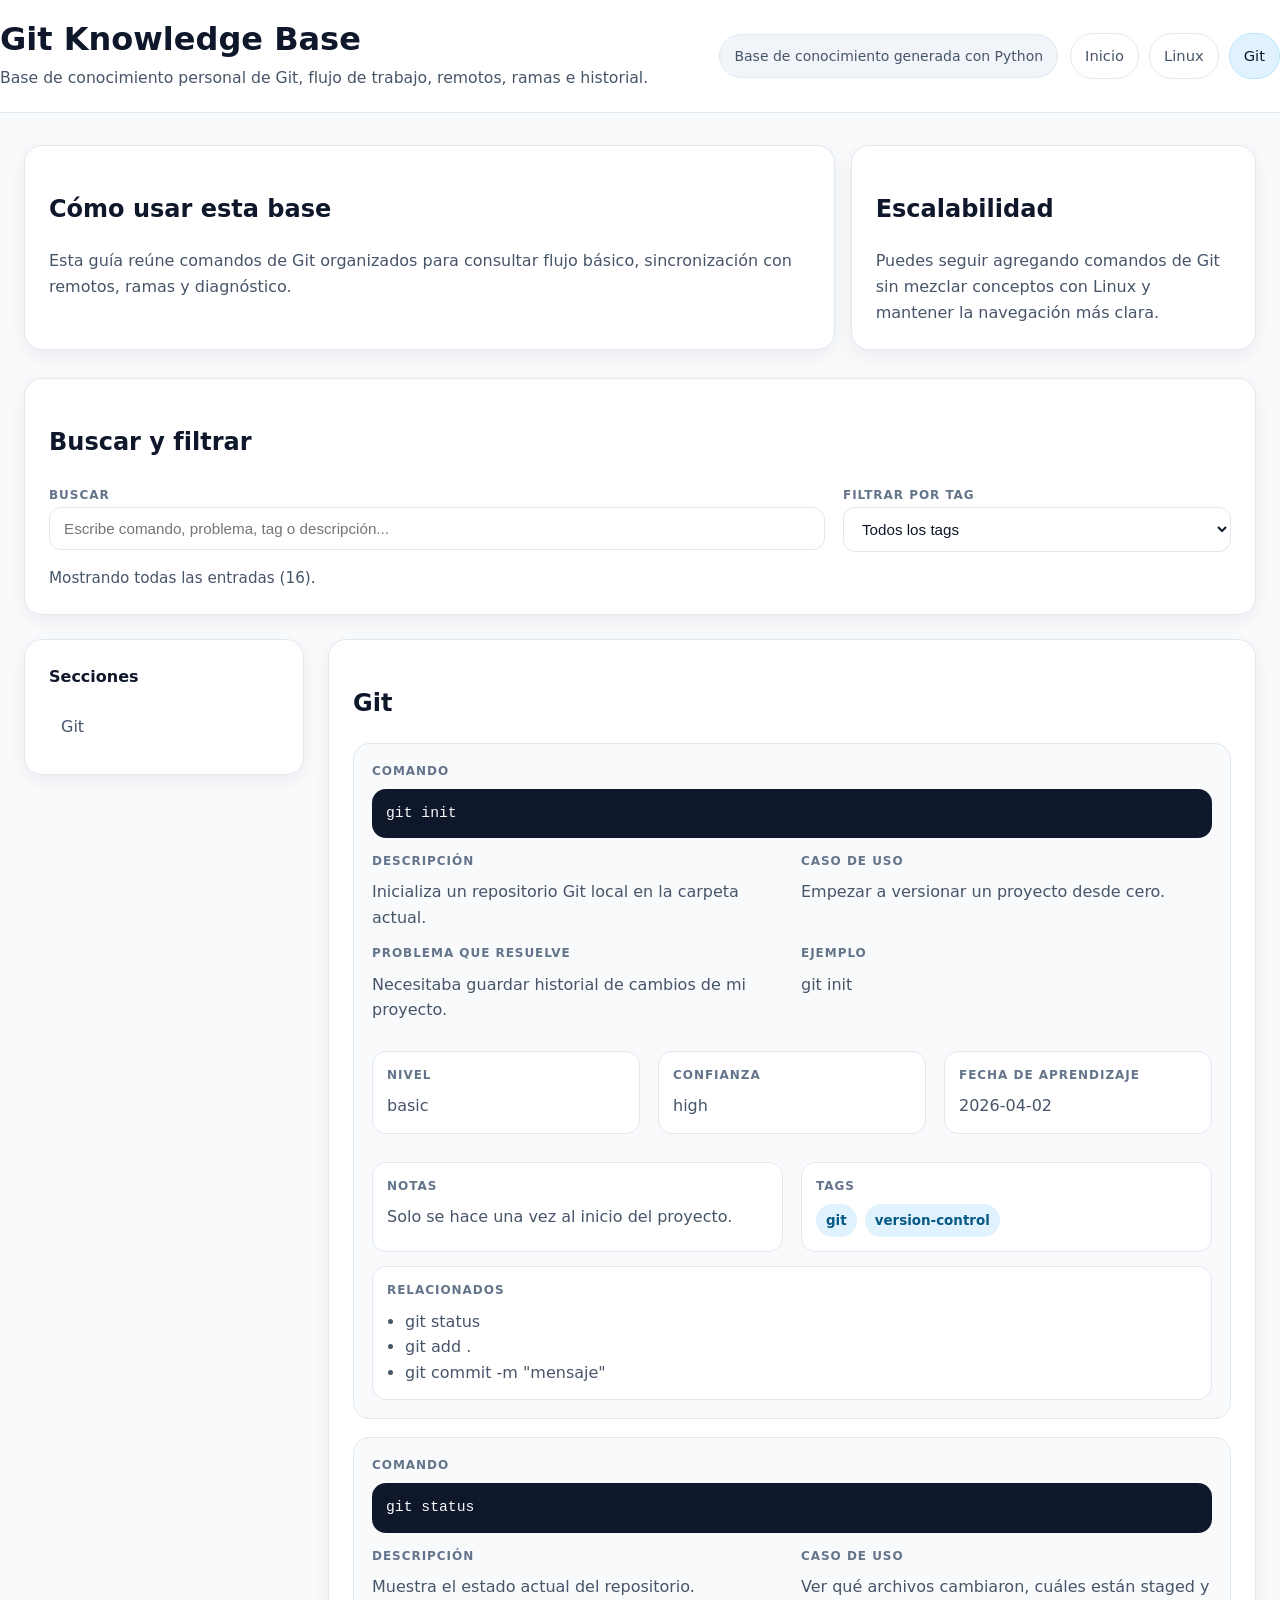
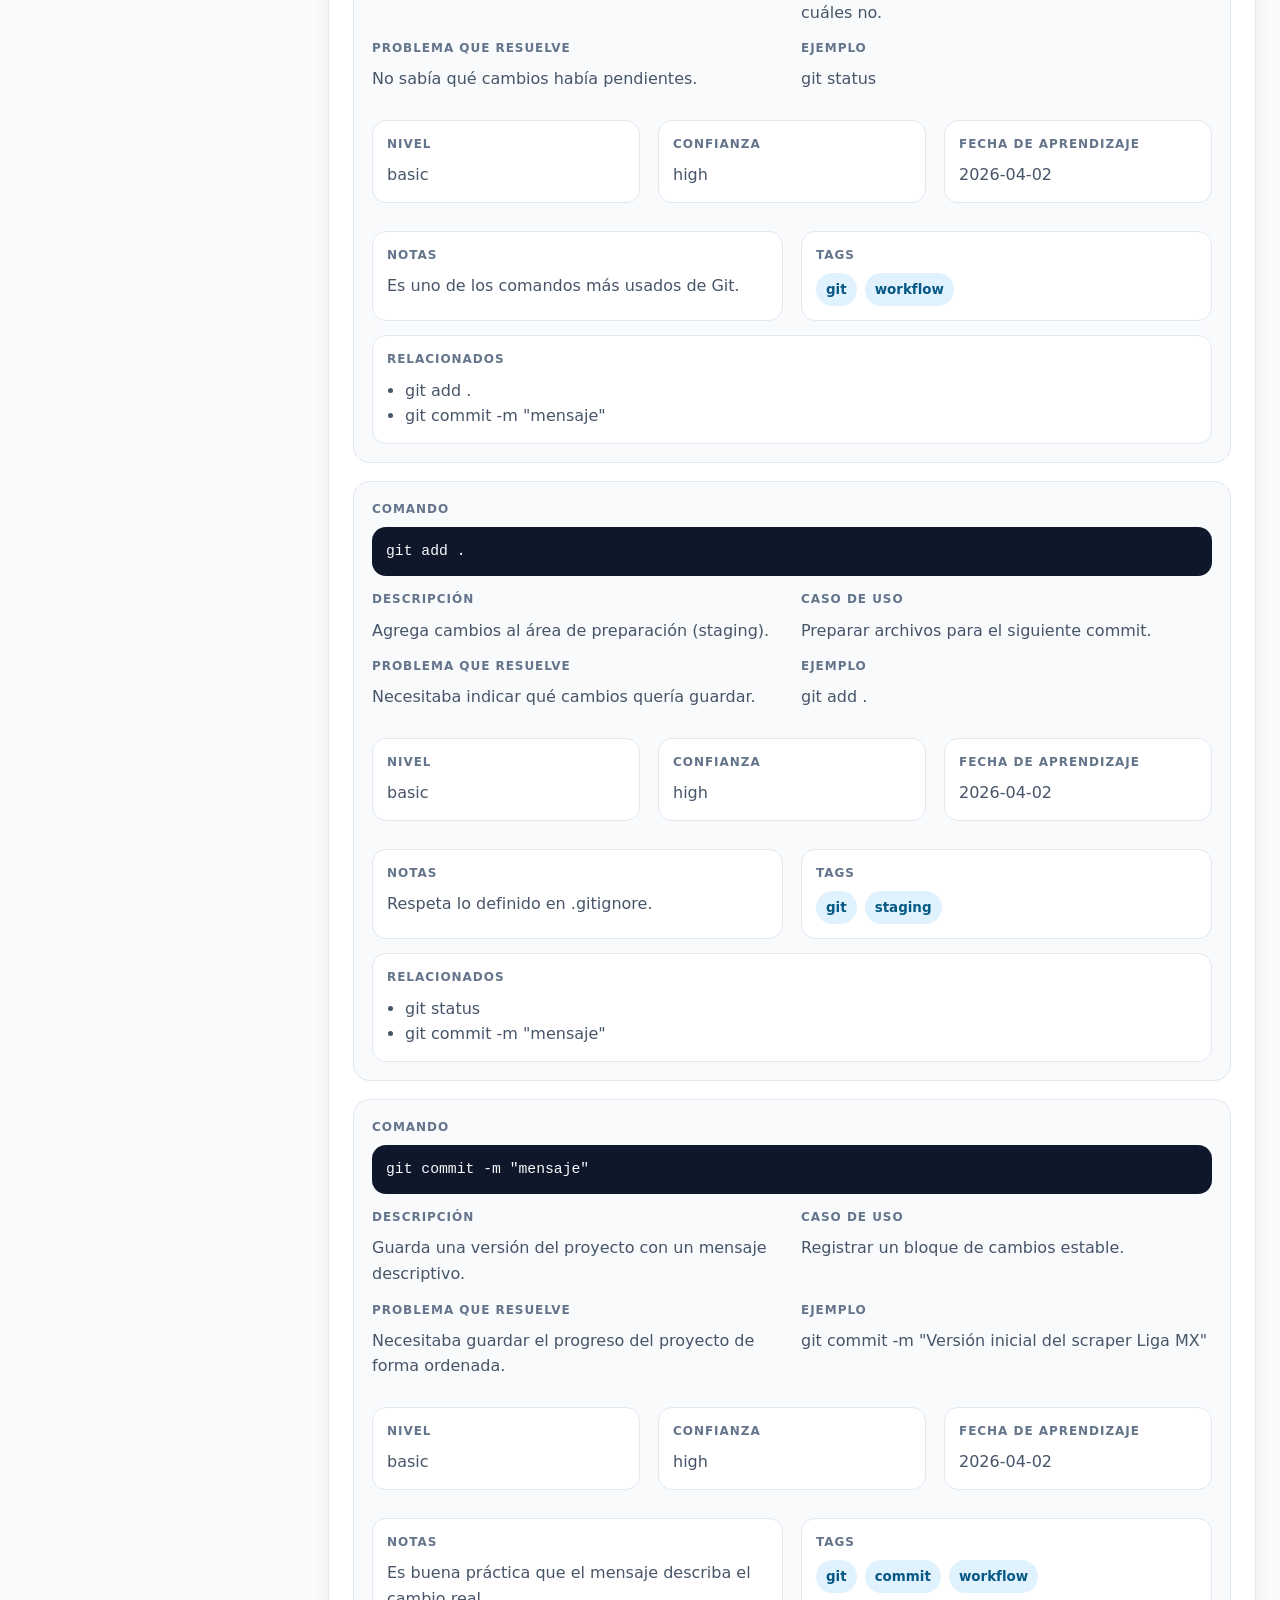
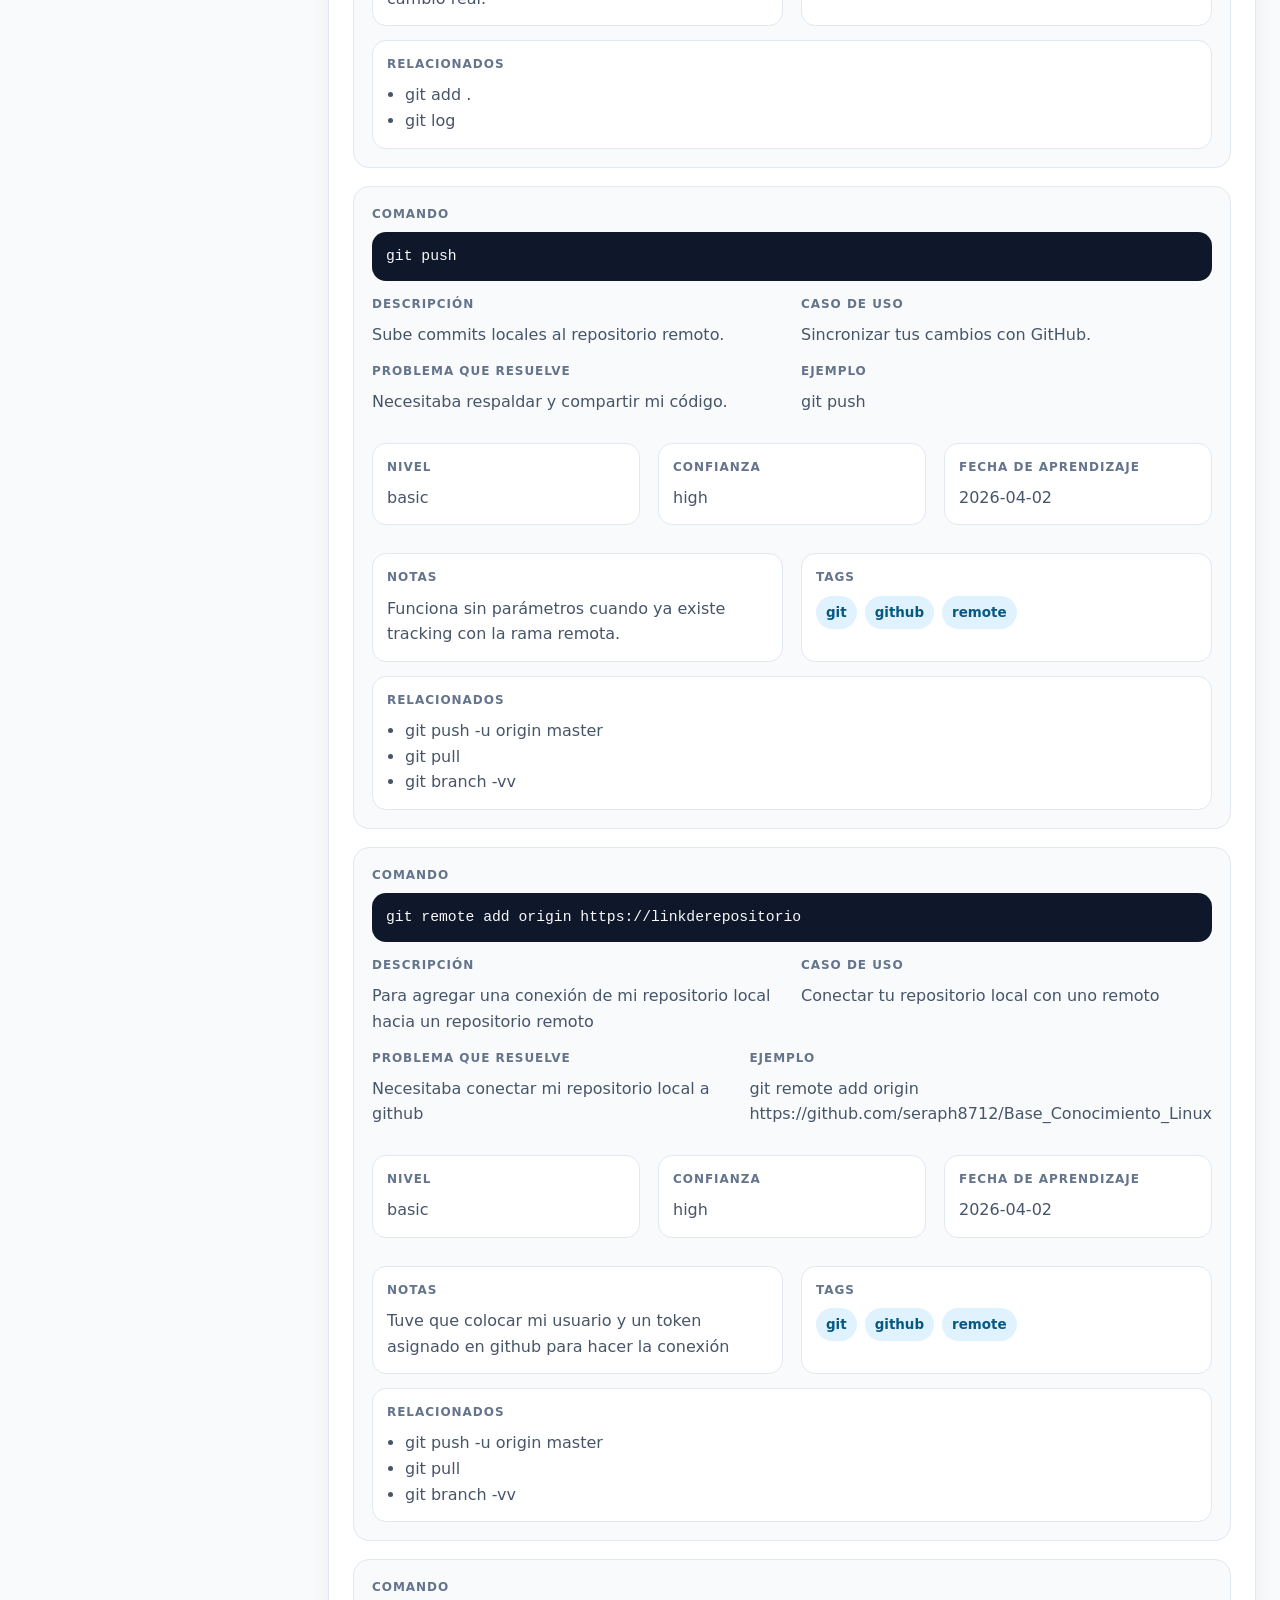
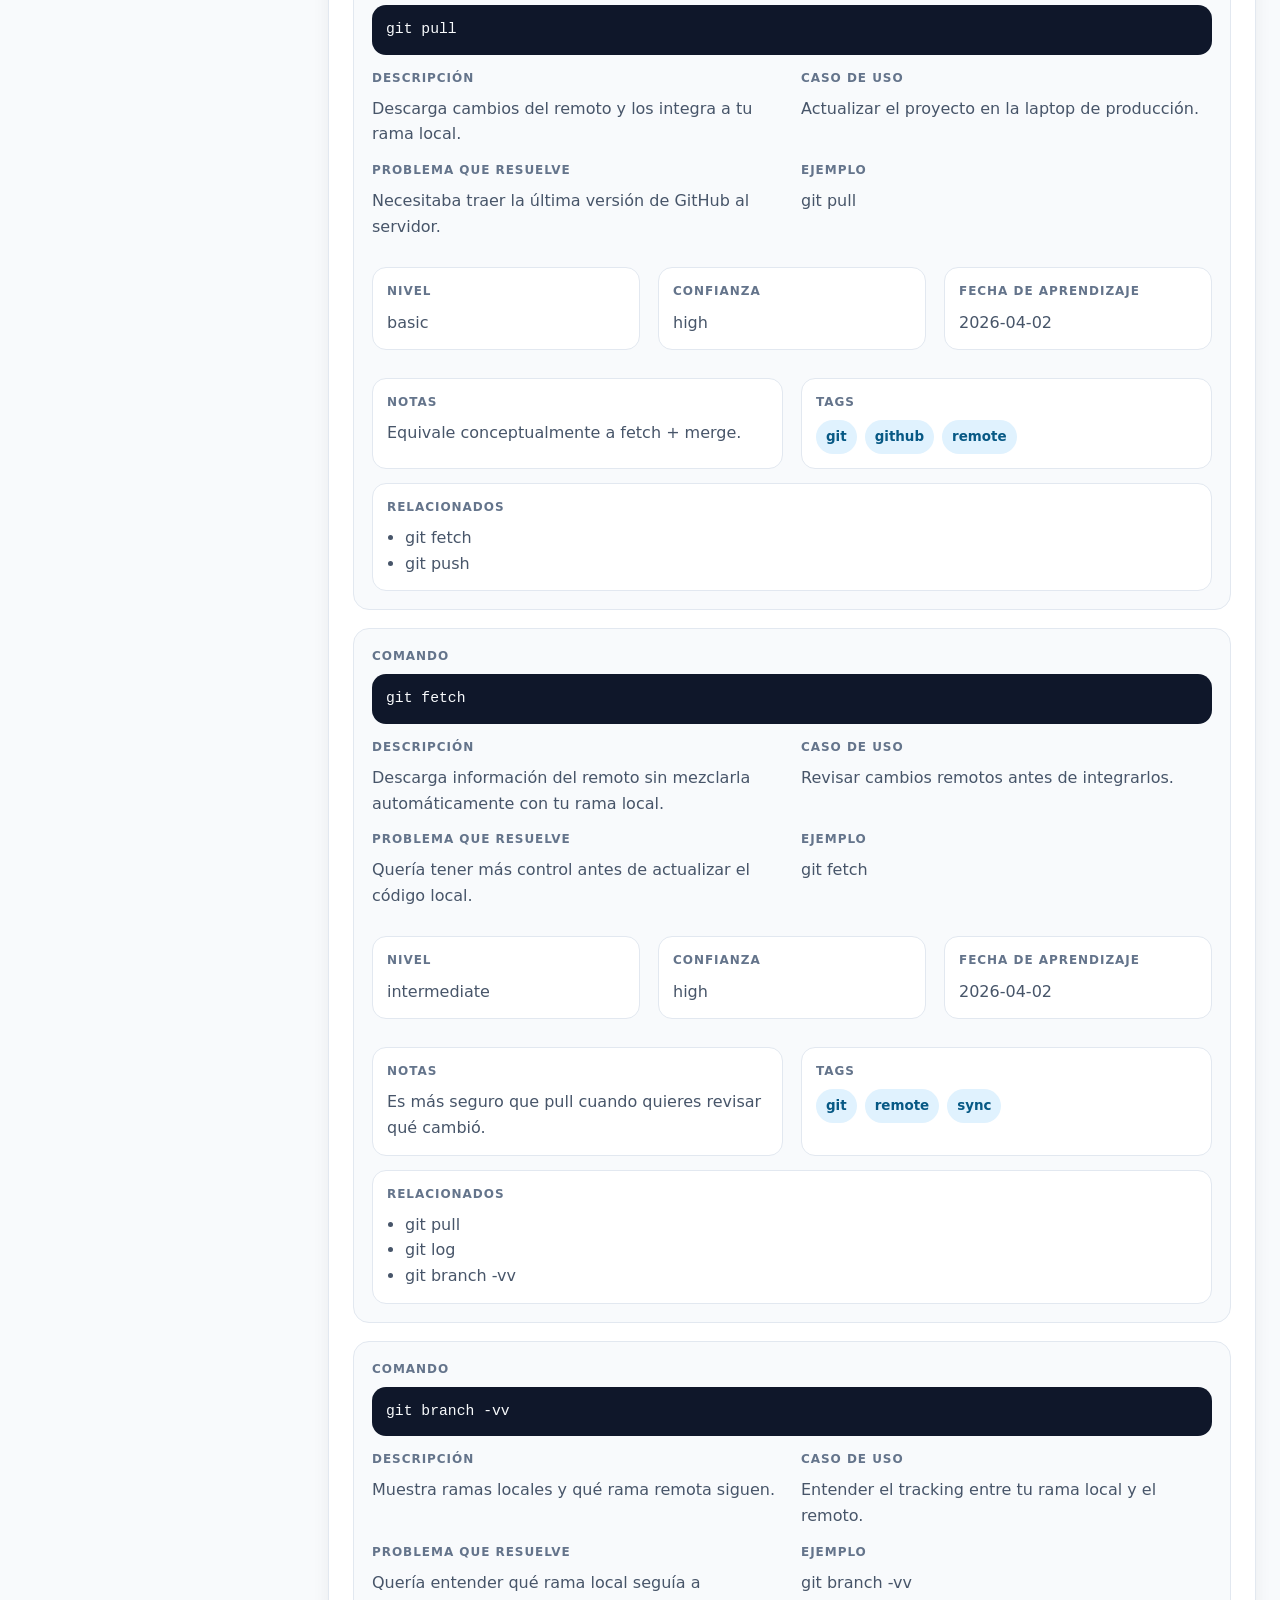
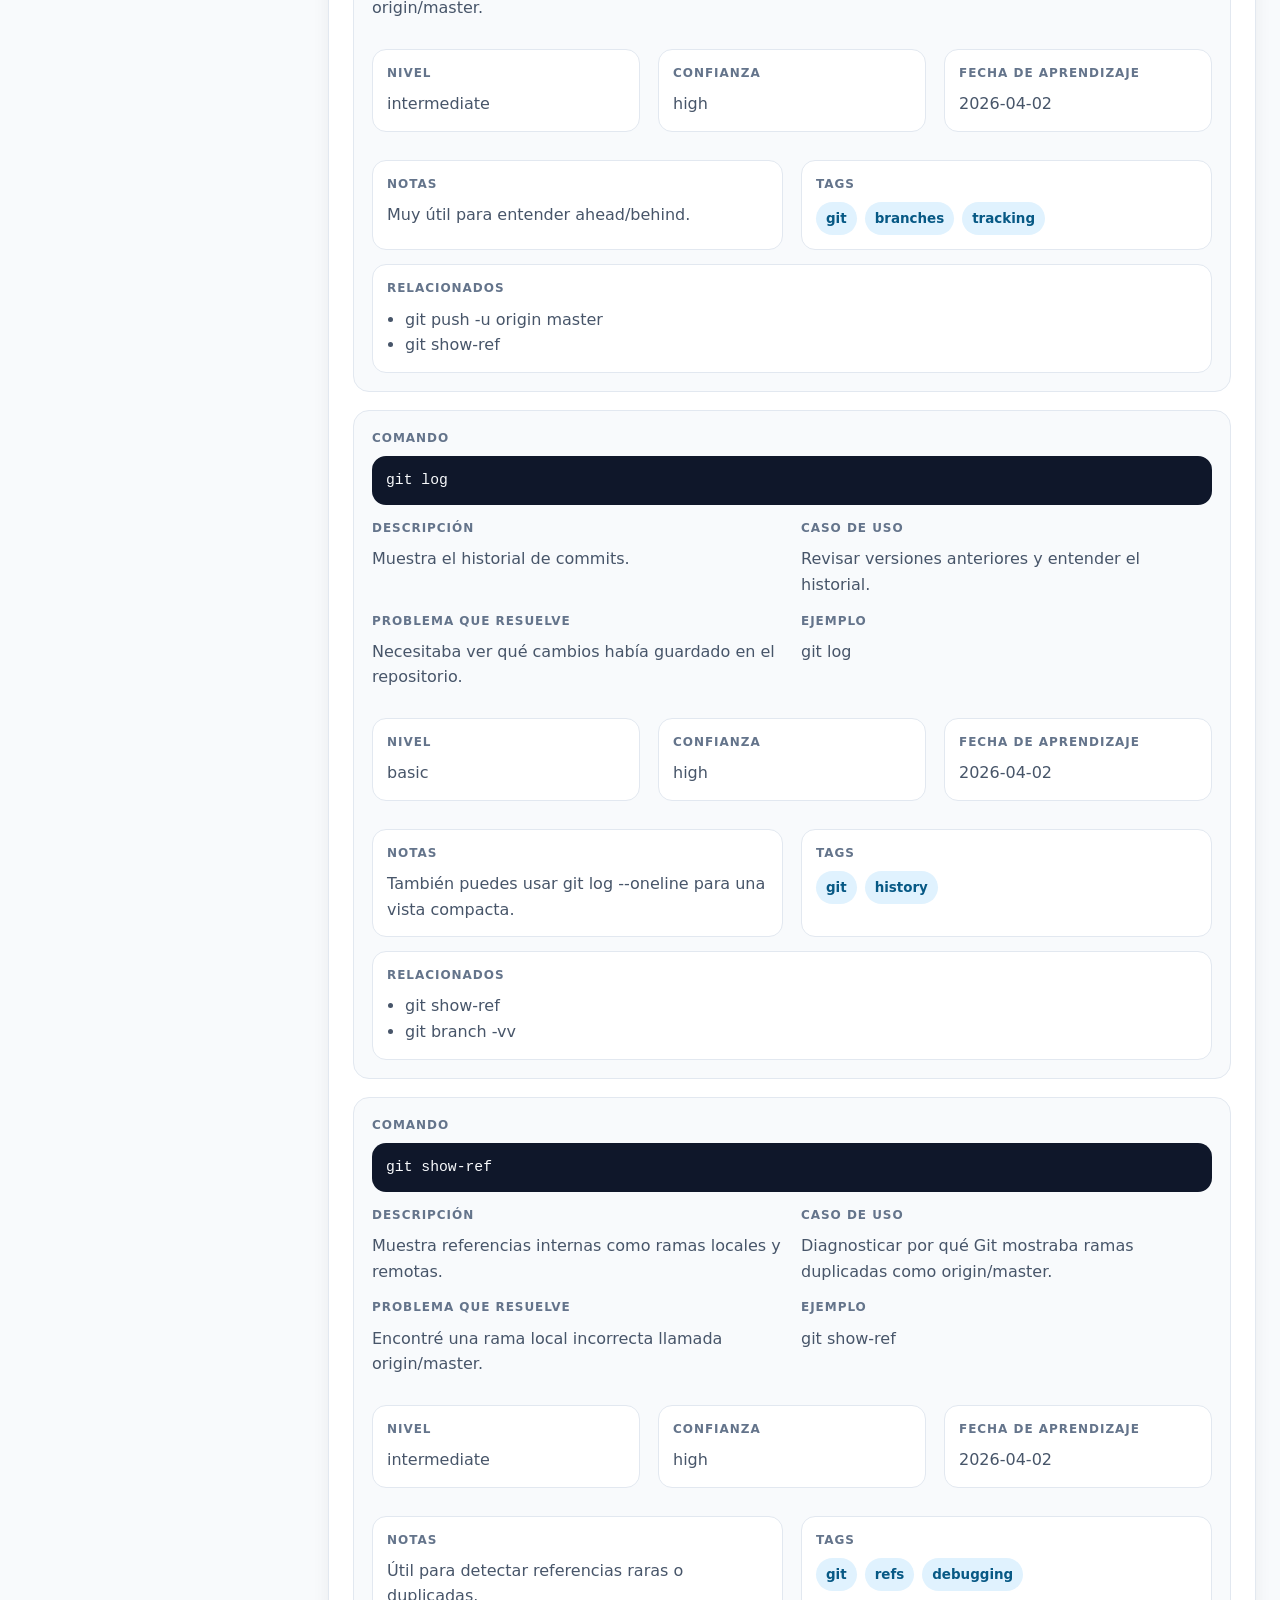
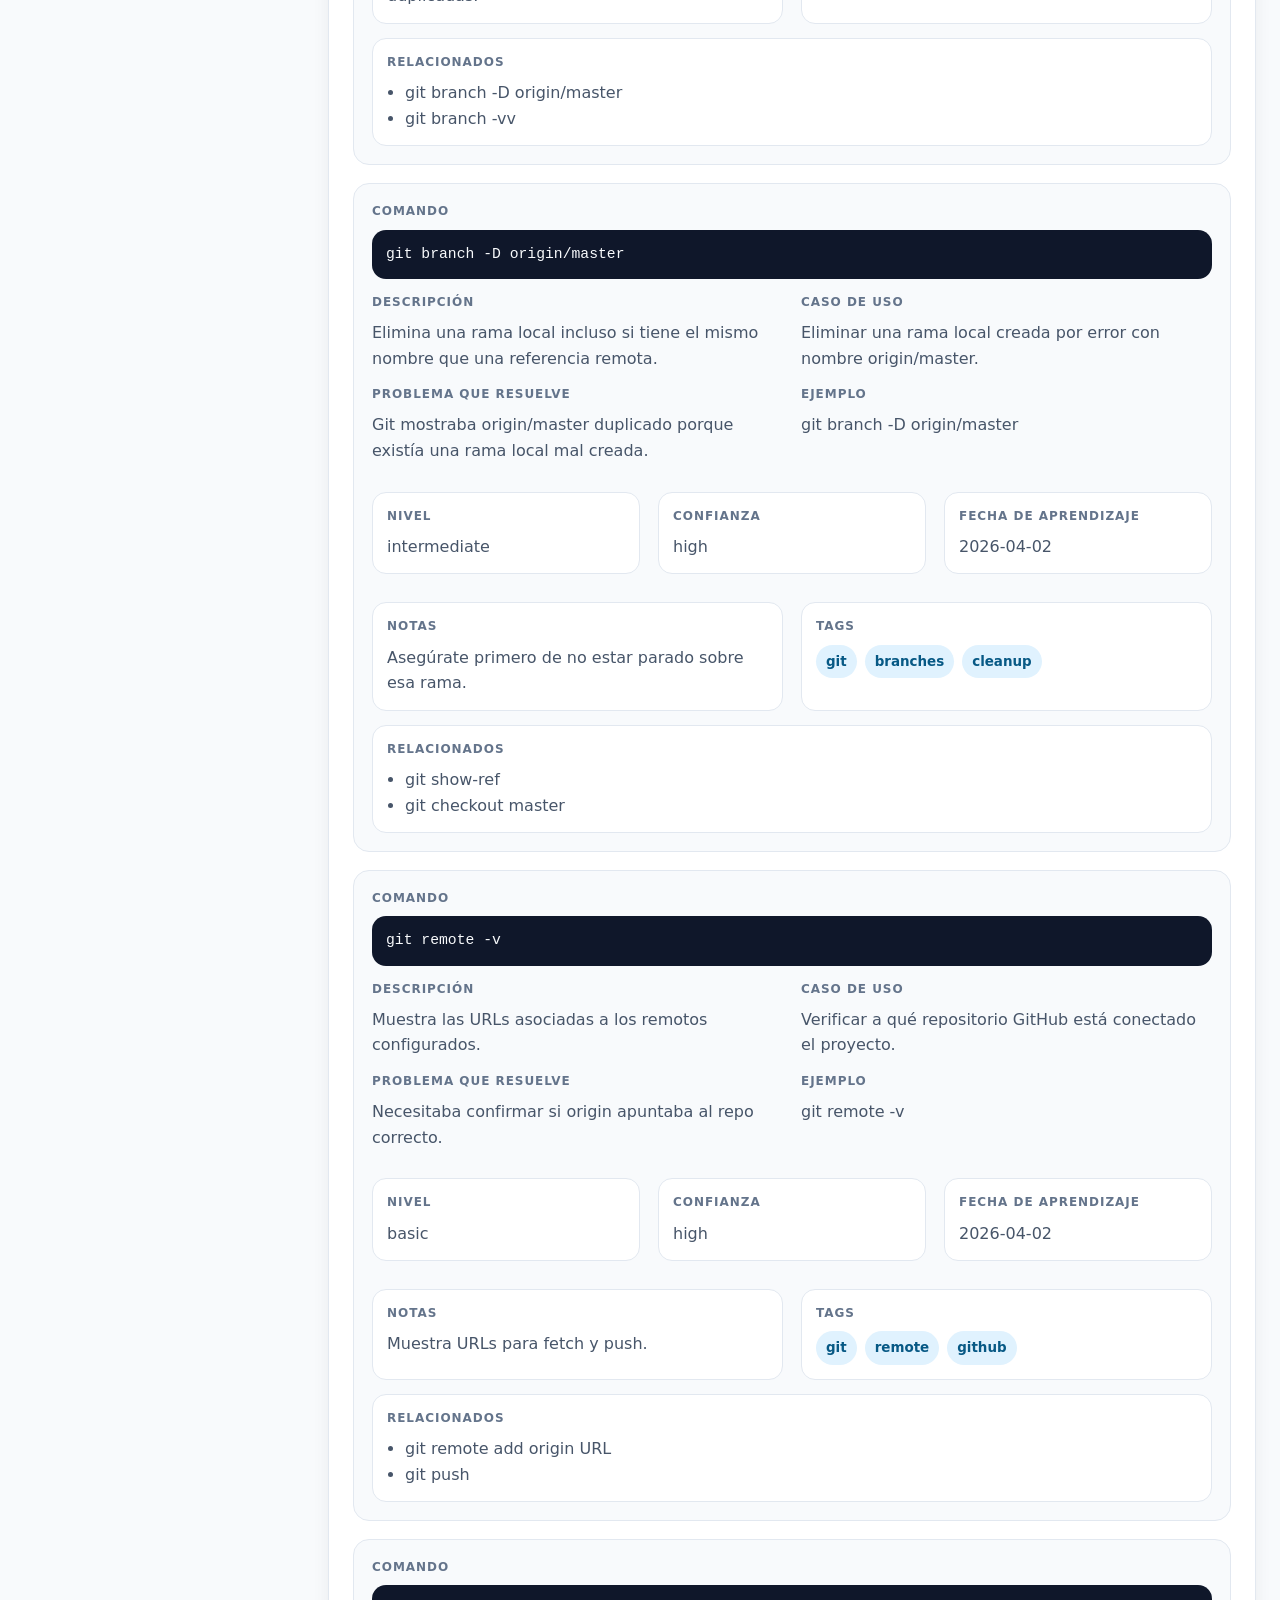
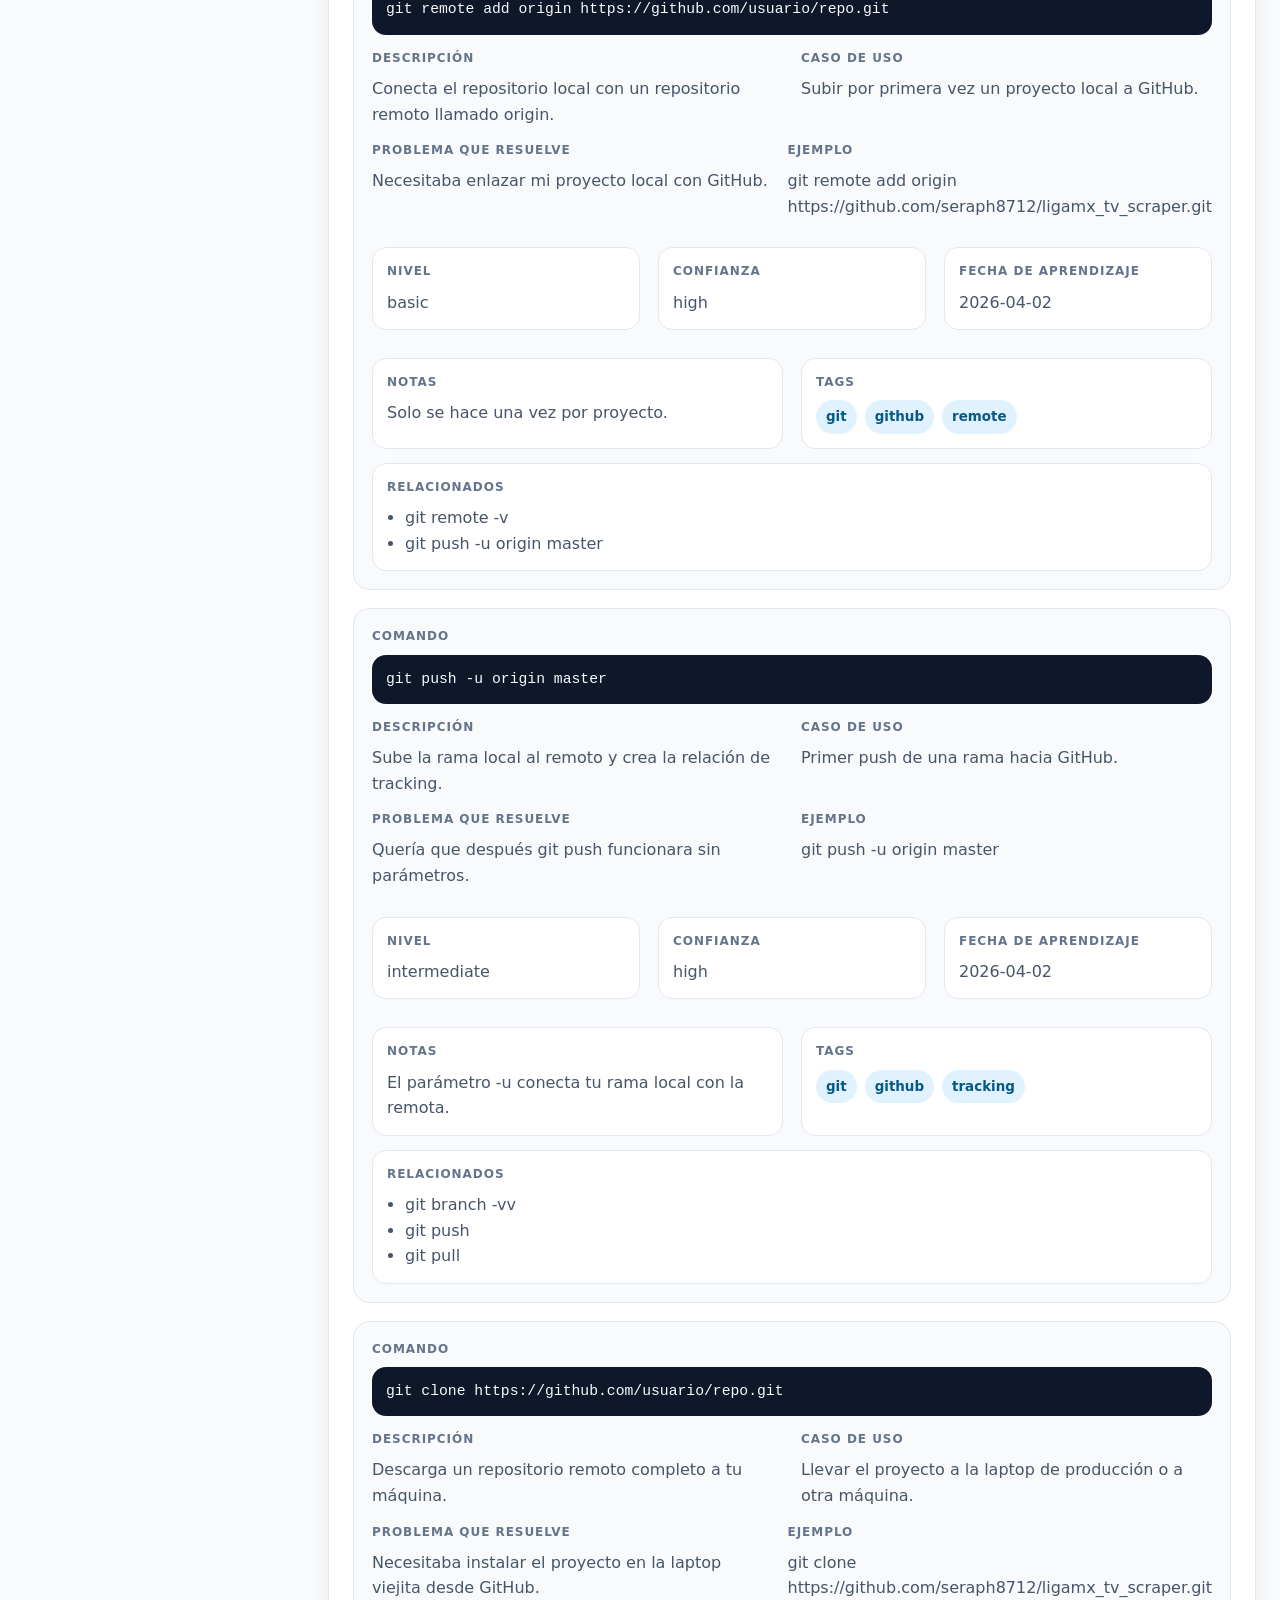
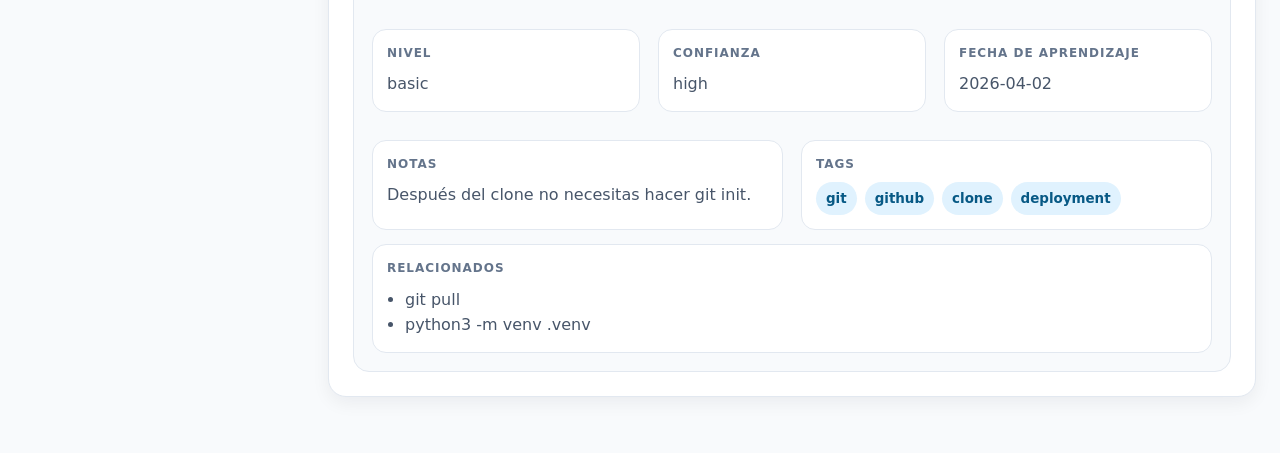
==== output/git.html @ 8e2d2cb5 "Se separan secciones git y linux en diferentes páginas web" ====
<!DOCTYPE html>
<html lang="es">
<head>
  <meta charset="UTF-8" />
  <meta name="viewport" content="width=device-width, initial-scale=1.0" />
  <title>Git Knowledge Base</title>
  <link rel="stylesheet" href="../static/styles.css" />
</head>
<body>
  <header>
    <div class="container header-inner">
      <div>
        <h1>Git Knowledge Base</h1>
        <p class="subtitle">Base de conocimiento personal de Git, flujo de trabajo, remotos, ramas e historial.</p>
      </div>
      <div class="header-actions">
        <div class="badge">Base de conocimiento generada con Python</div>
        <nav class="page-links">
          <a href="index.html">Inicio</a>
<a href="linux.html">Linux</a>
<a href="git.html" class="active">Git</a>
        </nav>
      </div>
    </div>
  </header>

  <main>
    <div class="container">
      <section class="intro-grid">
        <div class="card">
          <h2 class="section-title">Cómo usar esta base</h2>
          <p>Esta guía reúne comandos de Git organizados para consultar flujo básico, sincronización con remotos, ramas y diagnóstico.</p>
        </div>
        <div class="card">
          <h2 class="section-title">Escalabilidad</h2>
          <p>Puedes seguir agregando comandos de Git sin mezclar conceptos con Linux y mantener la navegación más clara.</p>
        </div>
      </section>

      <section class="card filters-card">
        <h2 class="section-title">Buscar y filtrar</h2>
        <div class="filters-grid">
          <div>
            <label class="label" for="searchInput">Buscar</label>
            <input type="text" id="searchInput" placeholder="Escribe comando, problema, tag o descripción..." />
          </div>
          <div>
            <label class="label" for="tagFilter">Filtrar por tag</label>
            <select id="tagFilter">
              <option value="">Todos los tags</option>
<option value="branches">branches</option>
<option value="cleanup">cleanup</option>
<option value="clone">clone</option>
<option value="commit">commit</option>
<option value="debugging">debugging</option>
<option value="deployment">deployment</option>
<option value="git">git</option>
<option value="github">github</option>
<option value="history">history</option>
<option value="refs">refs</option>
<option value="remote">remote</option>
<option value="staging">staging</option>
<option value="sync">sync</option>
<option value="tracking">tracking</option>
<option value="version-control">version-control</option>
<option value="workflow">workflow</option>
            </select>
          </div>
        </div>
        <p id="resultsInfo" class="results-info">Mostrando todas las entradas.</p>
      </section>

      <div class="layout">
        <aside class="card">
          <div class="nav-title">Secciones</div>
          <nav class="nav-list">
            <a href="#git">Git</a>
          </nav>
        </aside>

        <div class="sections">
          
            <section id="git" class="card section-card">
              <h2 class="section-title">Git</h2>
              <div class="items">
                
            <article class="item searchable-item" data-tags="git version-control" data-search="git init inicializa un repositorio git local en la carpeta actual. empezar a versionar un proyecto desde cero. necesitaba guardar historial de cambios de mi proyecto. git init solo se hace una vez al inicio del proyecto. git git version-control git status git add . git commit -m &quot;mensaje&quot; basic high">
              <div class="label">Comando</div>
              <pre><code>git init</code></pre>

              <div class="item-grid">
                <div>
                  <div class="label">Descripción</div>
                  <p>Inicializa un repositorio Git local en la carpeta actual.</p>
                </div>
                <div>
                  <div class="label">Caso de uso</div>
                  <p>Empezar a versionar un proyecto desde cero.</p>
                </div>
              </div>

              <div class="item-grid">
                <div>
                  <div class="label">Problema que resuelve</div>
                  <p>Necesitaba guardar historial de cambios de mi proyecto.</p>
                </div>
                <div>
                  <div class="label">Ejemplo</div>
                  <p>git init</p>
                </div>
              </div>

              <div class="meta-grid">
                <div class="meta-box">
                  <div class="label">Nivel</div>
                  <p>basic</p>
                </div>
                <div class="meta-box">
                  <div class="label">Confianza</div>
                  <p>high</p>
                </div>
                <div class="meta-box">
                  <div class="label">Fecha de aprendizaje</div>
                  <p>2026-04-02</p>
                </div>
              </div>

              <div class="extra-grid">
                <div class="extra-box">
                  <div class="label">Notas</div>
                  <p>Solo se hace una vez al inicio del proyecto.</p>
                </div>
                <div class="extra-box">
                  <div class="label">Tags</div>
                  <div class="tags"><span class="tag">git</span><span class="tag">version-control</span></div>
                </div>
              </div>

              <div class="related-box">
                <div class="label">Relacionados</div>
                <ul class="related-list">
                  <li>git status</li><li>git add .</li><li>git commit -m &quot;mensaje&quot;</li>
                </ul>
              </div>
            </article>
            

            <article class="item searchable-item" data-tags="git workflow" data-search="git status muestra el estado actual del repositorio. ver qué archivos cambiaron, cuáles están staged y cuáles no. no sabía qué cambios había pendientes. git status es uno de los comandos más usados de git. git git workflow git add . git commit -m &quot;mensaje&quot; basic high">
              <div class="label">Comando</div>
              <pre><code>git status</code></pre>

              <div class="item-grid">
                <div>
                  <div class="label">Descripción</div>
                  <p>Muestra el estado actual del repositorio.</p>
                </div>
                <div>
                  <div class="label">Caso de uso</div>
                  <p>Ver qué archivos cambiaron, cuáles están staged y cuáles no.</p>
                </div>
              </div>

              <div class="item-grid">
                <div>
                  <div class="label">Problema que resuelve</div>
                  <p>No sabía qué cambios había pendientes.</p>
                </div>
                <div>
                  <div class="label">Ejemplo</div>
                  <p>git status</p>
                </div>
              </div>

              <div class="meta-grid">
                <div class="meta-box">
                  <div class="label">Nivel</div>
                  <p>basic</p>
                </div>
                <div class="meta-box">
                  <div class="label">Confianza</div>
                  <p>high</p>
                </div>
                <div class="meta-box">
                  <div class="label">Fecha de aprendizaje</div>
                  <p>2026-04-02</p>
                </div>
              </div>

              <div class="extra-grid">
                <div class="extra-box">
                  <div class="label">Notas</div>
                  <p>Es uno de los comandos más usados de Git.</p>
                </div>
                <div class="extra-box">
                  <div class="label">Tags</div>
                  <div class="tags"><span class="tag">git</span><span class="tag">workflow</span></div>
                </div>
              </div>

              <div class="related-box">
                <div class="label">Relacionados</div>
                <ul class="related-list">
                  <li>git add .</li><li>git commit -m &quot;mensaje&quot;</li>
                </ul>
              </div>
            </article>
            

            <article class="item searchable-item" data-tags="git staging" data-search="git add . agrega cambios al área de preparación (staging). preparar archivos para el siguiente commit. necesitaba indicar qué cambios quería guardar. git add . respeta lo definido en .gitignore. git git staging git status git commit -m &quot;mensaje&quot; basic high">
              <div class="label">Comando</div>
              <pre><code>git add .</code></pre>

              <div class="item-grid">
                <div>
                  <div class="label">Descripción</div>
                  <p>Agrega cambios al área de preparación (staging).</p>
                </div>
                <div>
                  <div class="label">Caso de uso</div>
                  <p>Preparar archivos para el siguiente commit.</p>
                </div>
              </div>

              <div class="item-grid">
                <div>
                  <div class="label">Problema que resuelve</div>
                  <p>Necesitaba indicar qué cambios quería guardar.</p>
                </div>
                <div>
                  <div class="label">Ejemplo</div>
                  <p>git add .</p>
                </div>
              </div>

              <div class="meta-grid">
                <div class="meta-box">
                  <div class="label">Nivel</div>
                  <p>basic</p>
                </div>
                <div class="meta-box">
                  <div class="label">Confianza</div>
                  <p>high</p>
                </div>
                <div class="meta-box">
                  <div class="label">Fecha de aprendizaje</div>
                  <p>2026-04-02</p>
                </div>
              </div>

              <div class="extra-grid">
                <div class="extra-box">
                  <div class="label">Notas</div>
                  <p>Respeta lo definido en .gitignore.</p>
                </div>
                <div class="extra-box">
                  <div class="label">Tags</div>
                  <div class="tags"><span class="tag">git</span><span class="tag">staging</span></div>
                </div>
              </div>

              <div class="related-box">
                <div class="label">Relacionados</div>
                <ul class="related-list">
                  <li>git status</li><li>git commit -m &quot;mensaje&quot;</li>
                </ul>
              </div>
            </article>
            

            <article class="item searchable-item" data-tags="git commit workflow" data-search="git commit -m &quot;mensaje&quot; guarda una versión del proyecto con un mensaje descriptivo. registrar un bloque de cambios estable. necesitaba guardar el progreso del proyecto de forma ordenada. git commit -m &quot;versión inicial del scraper liga mx&quot; es buena práctica que el mensaje describa el cambio real. git git commit workflow git add . git log basic high">
              <div class="label">Comando</div>
              <pre><code>git commit -m &quot;mensaje&quot;</code></pre>

              <div class="item-grid">
                <div>
                  <div class="label">Descripción</div>
                  <p>Guarda una versión del proyecto con un mensaje descriptivo.</p>
                </div>
                <div>
                  <div class="label">Caso de uso</div>
                  <p>Registrar un bloque de cambios estable.</p>
                </div>
              </div>

              <div class="item-grid">
                <div>
                  <div class="label">Problema que resuelve</div>
                  <p>Necesitaba guardar el progreso del proyecto de forma ordenada.</p>
                </div>
                <div>
                  <div class="label">Ejemplo</div>
                  <p>git commit -m &quot;Versión inicial del scraper Liga MX&quot;</p>
                </div>
              </div>

              <div class="meta-grid">
                <div class="meta-box">
                  <div class="label">Nivel</div>
                  <p>basic</p>
                </div>
                <div class="meta-box">
                  <div class="label">Confianza</div>
                  <p>high</p>
                </div>
                <div class="meta-box">
                  <div class="label">Fecha de aprendizaje</div>
                  <p>2026-04-02</p>
                </div>
              </div>

              <div class="extra-grid">
                <div class="extra-box">
                  <div class="label">Notas</div>
                  <p>Es buena práctica que el mensaje describa el cambio real.</p>
                </div>
                <div class="extra-box">
                  <div class="label">Tags</div>
                  <div class="tags"><span class="tag">git</span><span class="tag">commit</span><span class="tag">workflow</span></div>
                </div>
              </div>

              <div class="related-box">
                <div class="label">Relacionados</div>
                <ul class="related-list">
                  <li>git add .</li><li>git log</li>
                </ul>
              </div>
            </article>
            

            <article class="item searchable-item" data-tags="git github remote" data-search="git push sube commits locales al repositorio remoto. sincronizar tus cambios con github. necesitaba respaldar y compartir mi código. git push funciona sin parámetros cuando ya existe tracking con la rama remota. git git github remote git push -u origin master git pull git branch -vv basic high">
              <div class="label">Comando</div>
              <pre><code>git push</code></pre>

              <div class="item-grid">
                <div>
                  <div class="label">Descripción</div>
                  <p>Sube commits locales al repositorio remoto.</p>
                </div>
                <div>
                  <div class="label">Caso de uso</div>
                  <p>Sincronizar tus cambios con GitHub.</p>
                </div>
              </div>

              <div class="item-grid">
                <div>
                  <div class="label">Problema que resuelve</div>
                  <p>Necesitaba respaldar y compartir mi código.</p>
                </div>
                <div>
                  <div class="label">Ejemplo</div>
                  <p>git push</p>
                </div>
              </div>

              <div class="meta-grid">
                <div class="meta-box">
                  <div class="label">Nivel</div>
                  <p>basic</p>
                </div>
                <div class="meta-box">
                  <div class="label">Confianza</div>
                  <p>high</p>
                </div>
                <div class="meta-box">
                  <div class="label">Fecha de aprendizaje</div>
                  <p>2026-04-02</p>
                </div>
              </div>

              <div class="extra-grid">
                <div class="extra-box">
                  <div class="label">Notas</div>
                  <p>Funciona sin parámetros cuando ya existe tracking con la rama remota.</p>
                </div>
                <div class="extra-box">
                  <div class="label">Tags</div>
                  <div class="tags"><span class="tag">git</span><span class="tag">github</span><span class="tag">remote</span></div>
                </div>
              </div>

              <div class="related-box">
                <div class="label">Relacionados</div>
                <ul class="related-list">
                  <li>git push -u origin master</li><li>git pull</li><li>git branch -vv</li>
                </ul>
              </div>
            </article>
            

            <article class="item searchable-item" data-tags="git github remote" data-search="git remote add origin https://linkderepositorio para agregar una conexión de mi repositorio local hacia un repositorio remoto conectar tu repositorio local con uno remoto necesitaba conectar mi repositorio local a github git remote add origin https://github.com/seraph8712/base_conocimiento_linux tuve que colocar mi usuario y un token asignado en github para hacer la conexión git git github remote git push -u origin master git pull git branch -vv basic high">
              <div class="label">Comando</div>
              <pre><code>git remote add origin https://linkderepositorio</code></pre>

              <div class="item-grid">
                <div>
                  <div class="label">Descripción</div>
                  <p>Para agregar una conexión de mi repositorio local hacia un repositorio remoto</p>
                </div>
                <div>
                  <div class="label">Caso de uso</div>
                  <p>Conectar tu repositorio local con uno remoto</p>
                </div>
              </div>

              <div class="item-grid">
                <div>
                  <div class="label">Problema que resuelve</div>
                  <p>Necesitaba conectar mi repositorio local a github</p>
                </div>
                <div>
                  <div class="label">Ejemplo</div>
                  <p>git remote add origin https://github.com/seraph8712/Base_Conocimiento_Linux</p>
                </div>
              </div>

              <div class="meta-grid">
                <div class="meta-box">
                  <div class="label">Nivel</div>
                  <p>basic</p>
                </div>
                <div class="meta-box">
                  <div class="label">Confianza</div>
                  <p>high</p>
                </div>
                <div class="meta-box">
                  <div class="label">Fecha de aprendizaje</div>
                  <p>2026-04-02</p>
                </div>
              </div>

              <div class="extra-grid">
                <div class="extra-box">
                  <div class="label">Notas</div>
                  <p>Tuve que colocar mi usuario y un token asignado en github para hacer la conexión</p>
                </div>
                <div class="extra-box">
                  <div class="label">Tags</div>
                  <div class="tags"><span class="tag">git</span><span class="tag">github</span><span class="tag">remote</span></div>
                </div>
              </div>

              <div class="related-box">
                <div class="label">Relacionados</div>
                <ul class="related-list">
                  <li>git push -u origin master</li><li>git pull</li><li>git branch -vv</li>
                </ul>
              </div>
            </article>
            

            <article class="item searchable-item" data-tags="git github remote" data-search="git pull descarga cambios del remoto y los integra a tu rama local. actualizar el proyecto en la laptop de producción. necesitaba traer la última versión de github al servidor. git pull equivale conceptualmente a fetch + merge. git git github remote git fetch git push basic high">
              <div class="label">Comando</div>
              <pre><code>git pull</code></pre>

              <div class="item-grid">
                <div>
                  <div class="label">Descripción</div>
                  <p>Descarga cambios del remoto y los integra a tu rama local.</p>
                </div>
                <div>
                  <div class="label">Caso de uso</div>
                  <p>Actualizar el proyecto en la laptop de producción.</p>
                </div>
              </div>

              <div class="item-grid">
                <div>
                  <div class="label">Problema que resuelve</div>
                  <p>Necesitaba traer la última versión de GitHub al servidor.</p>
                </div>
                <div>
                  <div class="label">Ejemplo</div>
                  <p>git pull</p>
                </div>
              </div>

              <div class="meta-grid">
                <div class="meta-box">
                  <div class="label">Nivel</div>
                  <p>basic</p>
                </div>
                <div class="meta-box">
                  <div class="label">Confianza</div>
                  <p>high</p>
                </div>
                <div class="meta-box">
                  <div class="label">Fecha de aprendizaje</div>
                  <p>2026-04-02</p>
                </div>
              </div>

              <div class="extra-grid">
                <div class="extra-box">
                  <div class="label">Notas</div>
                  <p>Equivale conceptualmente a fetch + merge.</p>
                </div>
                <div class="extra-box">
                  <div class="label">Tags</div>
                  <div class="tags"><span class="tag">git</span><span class="tag">github</span><span class="tag">remote</span></div>
                </div>
              </div>

              <div class="related-box">
                <div class="label">Relacionados</div>
                <ul class="related-list">
                  <li>git fetch</li><li>git push</li>
                </ul>
              </div>
            </article>
            

            <article class="item searchable-item" data-tags="git remote sync" data-search="git fetch descarga información del remoto sin mezclarla automáticamente con tu rama local. revisar cambios remotos antes de integrarlos. quería tener más control antes de actualizar el código local. git fetch es más seguro que pull cuando quieres revisar qué cambió. git git remote sync git pull git log git branch -vv intermediate high">
              <div class="label">Comando</div>
              <pre><code>git fetch</code></pre>

              <div class="item-grid">
                <div>
                  <div class="label">Descripción</div>
                  <p>Descarga información del remoto sin mezclarla automáticamente con tu rama local.</p>
                </div>
                <div>
                  <div class="label">Caso de uso</div>
                  <p>Revisar cambios remotos antes de integrarlos.</p>
                </div>
              </div>

              <div class="item-grid">
                <div>
                  <div class="label">Problema que resuelve</div>
                  <p>Quería tener más control antes de actualizar el código local.</p>
                </div>
                <div>
                  <div class="label">Ejemplo</div>
                  <p>git fetch</p>
                </div>
              </div>

              <div class="meta-grid">
                <div class="meta-box">
                  <div class="label">Nivel</div>
                  <p>intermediate</p>
                </div>
                <div class="meta-box">
                  <div class="label">Confianza</div>
                  <p>high</p>
                </div>
                <div class="meta-box">
                  <div class="label">Fecha de aprendizaje</div>
                  <p>2026-04-02</p>
                </div>
              </div>

              <div class="extra-grid">
                <div class="extra-box">
                  <div class="label">Notas</div>
                  <p>Es más seguro que pull cuando quieres revisar qué cambió.</p>
                </div>
                <div class="extra-box">
                  <div class="label">Tags</div>
                  <div class="tags"><span class="tag">git</span><span class="tag">remote</span><span class="tag">sync</span></div>
                </div>
              </div>

              <div class="related-box">
                <div class="label">Relacionados</div>
                <ul class="related-list">
                  <li>git pull</li><li>git log</li><li>git branch -vv</li>
                </ul>
              </div>
            </article>
            

            <article class="item searchable-item" data-tags="git branches tracking" data-search="git branch -vv muestra ramas locales y qué rama remota siguen. entender el tracking entre tu rama local y el remoto. quería entender qué rama local seguía a origin/master. git branch -vv muy útil para entender ahead/behind. git git branches tracking git push -u origin master git show-ref intermediate high">
              <div class="label">Comando</div>
              <pre><code>git branch -vv</code></pre>

              <div class="item-grid">
                <div>
                  <div class="label">Descripción</div>
                  <p>Muestra ramas locales y qué rama remota siguen.</p>
                </div>
                <div>
                  <div class="label">Caso de uso</div>
                  <p>Entender el tracking entre tu rama local y el remoto.</p>
                </div>
              </div>

              <div class="item-grid">
                <div>
                  <div class="label">Problema que resuelve</div>
                  <p>Quería entender qué rama local seguía a origin/master.</p>
                </div>
                <div>
                  <div class="label">Ejemplo</div>
                  <p>git branch -vv</p>
                </div>
              </div>

              <div class="meta-grid">
                <div class="meta-box">
                  <div class="label">Nivel</div>
                  <p>intermediate</p>
                </div>
                <div class="meta-box">
                  <div class="label">Confianza</div>
                  <p>high</p>
                </div>
                <div class="meta-box">
                  <div class="label">Fecha de aprendizaje</div>
                  <p>2026-04-02</p>
                </div>
              </div>

              <div class="extra-grid">
                <div class="extra-box">
                  <div class="label">Notas</div>
                  <p>Muy útil para entender ahead/behind.</p>
                </div>
                <div class="extra-box">
                  <div class="label">Tags</div>
                  <div class="tags"><span class="tag">git</span><span class="tag">branches</span><span class="tag">tracking</span></div>
                </div>
              </div>

              <div class="related-box">
                <div class="label">Relacionados</div>
                <ul class="related-list">
                  <li>git push -u origin master</li><li>git show-ref</li>
                </ul>
              </div>
            </article>
            

            <article class="item searchable-item" data-tags="git history" data-search="git log muestra el historial de commits. revisar versiones anteriores y entender el historial. necesitaba ver qué cambios había guardado en el repositorio. git log también puedes usar git log --oneline para una vista compacta. git git history git show-ref git branch -vv basic high">
              <div class="label">Comando</div>
              <pre><code>git log</code></pre>

              <div class="item-grid">
                <div>
                  <div class="label">Descripción</div>
                  <p>Muestra el historial de commits.</p>
                </div>
                <div>
                  <div class="label">Caso de uso</div>
                  <p>Revisar versiones anteriores y entender el historial.</p>
                </div>
              </div>

              <div class="item-grid">
                <div>
                  <div class="label">Problema que resuelve</div>
                  <p>Necesitaba ver qué cambios había guardado en el repositorio.</p>
                </div>
                <div>
                  <div class="label">Ejemplo</div>
                  <p>git log</p>
                </div>
              </div>

              <div class="meta-grid">
                <div class="meta-box">
                  <div class="label">Nivel</div>
                  <p>basic</p>
                </div>
                <div class="meta-box">
                  <div class="label">Confianza</div>
                  <p>high</p>
                </div>
                <div class="meta-box">
                  <div class="label">Fecha de aprendizaje</div>
                  <p>2026-04-02</p>
                </div>
              </div>

              <div class="extra-grid">
                <div class="extra-box">
                  <div class="label">Notas</div>
                  <p>También puedes usar git log --oneline para una vista compacta.</p>
                </div>
                <div class="extra-box">
                  <div class="label">Tags</div>
                  <div class="tags"><span class="tag">git</span><span class="tag">history</span></div>
                </div>
              </div>

              <div class="related-box">
                <div class="label">Relacionados</div>
                <ul class="related-list">
                  <li>git show-ref</li><li>git branch -vv</li>
                </ul>
              </div>
            </article>
            

            <article class="item searchable-item" data-tags="git refs debugging" data-search="git show-ref muestra referencias internas como ramas locales y remotas. diagnosticar por qué git mostraba ramas duplicadas como origin/master. encontré una rama local incorrecta llamada origin/master. git show-ref útil para detectar referencias raras o duplicadas. git git refs debugging git branch -d origin/master git branch -vv intermediate high">
              <div class="label">Comando</div>
              <pre><code>git show-ref</code></pre>

              <div class="item-grid">
                <div>
                  <div class="label">Descripción</div>
                  <p>Muestra referencias internas como ramas locales y remotas.</p>
                </div>
                <div>
                  <div class="label">Caso de uso</div>
                  <p>Diagnosticar por qué Git mostraba ramas duplicadas como origin/master.</p>
                </div>
              </div>

              <div class="item-grid">
                <div>
                  <div class="label">Problema que resuelve</div>
                  <p>Encontré una rama local incorrecta llamada origin/master.</p>
                </div>
                <div>
                  <div class="label">Ejemplo</div>
                  <p>git show-ref</p>
                </div>
              </div>

              <div class="meta-grid">
                <div class="meta-box">
                  <div class="label">Nivel</div>
                  <p>intermediate</p>
                </div>
                <div class="meta-box">
                  <div class="label">Confianza</div>
                  <p>high</p>
                </div>
                <div class="meta-box">
                  <div class="label">Fecha de aprendizaje</div>
                  <p>2026-04-02</p>
                </div>
              </div>

              <div class="extra-grid">
                <div class="extra-box">
                  <div class="label">Notas</div>
                  <p>Útil para detectar referencias raras o duplicadas.</p>
                </div>
                <div class="extra-box">
                  <div class="label">Tags</div>
                  <div class="tags"><span class="tag">git</span><span class="tag">refs</span><span class="tag">debugging</span></div>
                </div>
              </div>

              <div class="related-box">
                <div class="label">Relacionados</div>
                <ul class="related-list">
                  <li>git branch -D origin/master</li><li>git branch -vv</li>
                </ul>
              </div>
            </article>
            

            <article class="item searchable-item" data-tags="git branches cleanup" data-search="git branch -d origin/master elimina una rama local incluso si tiene el mismo nombre que una referencia remota. eliminar una rama local creada por error con nombre origin/master. git mostraba origin/master duplicado porque existía una rama local mal creada. git branch -d origin/master asegúrate primero de no estar parado sobre esa rama. git git branches cleanup git show-ref git checkout master intermediate high">
              <div class="label">Comando</div>
              <pre><code>git branch -D origin/master</code></pre>

              <div class="item-grid">
                <div>
                  <div class="label">Descripción</div>
                  <p>Elimina una rama local incluso si tiene el mismo nombre que una referencia remota.</p>
                </div>
                <div>
                  <div class="label">Caso de uso</div>
                  <p>Eliminar una rama local creada por error con nombre origin/master.</p>
                </div>
              </div>

              <div class="item-grid">
                <div>
                  <div class="label">Problema que resuelve</div>
                  <p>Git mostraba origin/master duplicado porque existía una rama local mal creada.</p>
                </div>
                <div>
                  <div class="label">Ejemplo</div>
                  <p>git branch -D origin/master</p>
                </div>
              </div>

              <div class="meta-grid">
                <div class="meta-box">
                  <div class="label">Nivel</div>
                  <p>intermediate</p>
                </div>
                <div class="meta-box">
                  <div class="label">Confianza</div>
                  <p>high</p>
                </div>
                <div class="meta-box">
                  <div class="label">Fecha de aprendizaje</div>
                  <p>2026-04-02</p>
                </div>
              </div>

              <div class="extra-grid">
                <div class="extra-box">
                  <div class="label">Notas</div>
                  <p>Asegúrate primero de no estar parado sobre esa rama.</p>
                </div>
                <div class="extra-box">
                  <div class="label">Tags</div>
                  <div class="tags"><span class="tag">git</span><span class="tag">branches</span><span class="tag">cleanup</span></div>
                </div>
              </div>

              <div class="related-box">
                <div class="label">Relacionados</div>
                <ul class="related-list">
                  <li>git show-ref</li><li>git checkout master</li>
                </ul>
              </div>
            </article>
            

            <article class="item searchable-item" data-tags="git remote github" data-search="git remote -v muestra las urls asociadas a los remotos configurados. verificar a qué repositorio github está conectado el proyecto. necesitaba confirmar si origin apuntaba al repo correcto. git remote -v muestra urls para fetch y push. git git remote github git remote add origin url git push basic high">
              <div class="label">Comando</div>
              <pre><code>git remote -v</code></pre>

              <div class="item-grid">
                <div>
                  <div class="label">Descripción</div>
                  <p>Muestra las URLs asociadas a los remotos configurados.</p>
                </div>
                <div>
                  <div class="label">Caso de uso</div>
                  <p>Verificar a qué repositorio GitHub está conectado el proyecto.</p>
                </div>
              </div>

              <div class="item-grid">
                <div>
                  <div class="label">Problema que resuelve</div>
                  <p>Necesitaba confirmar si origin apuntaba al repo correcto.</p>
                </div>
                <div>
                  <div class="label">Ejemplo</div>
                  <p>git remote -v</p>
                </div>
              </div>

              <div class="meta-grid">
                <div class="meta-box">
                  <div class="label">Nivel</div>
                  <p>basic</p>
                </div>
                <div class="meta-box">
                  <div class="label">Confianza</div>
                  <p>high</p>
                </div>
                <div class="meta-box">
                  <div class="label">Fecha de aprendizaje</div>
                  <p>2026-04-02</p>
                </div>
              </div>

              <div class="extra-grid">
                <div class="extra-box">
                  <div class="label">Notas</div>
                  <p>Muestra URLs para fetch y push.</p>
                </div>
                <div class="extra-box">
                  <div class="label">Tags</div>
                  <div class="tags"><span class="tag">git</span><span class="tag">remote</span><span class="tag">github</span></div>
                </div>
              </div>

              <div class="related-box">
                <div class="label">Relacionados</div>
                <ul class="related-list">
                  <li>git remote add origin URL</li><li>git push</li>
                </ul>
              </div>
            </article>
            

            <article class="item searchable-item" data-tags="git github remote" data-search="git remote add origin https://github.com/usuario/repo.git conecta el repositorio local con un repositorio remoto llamado origin. subir por primera vez un proyecto local a github. necesitaba enlazar mi proyecto local con github. git remote add origin https://github.com/seraph8712/ligamx_tv_scraper.git solo se hace una vez por proyecto. git git github remote git remote -v git push -u origin master basic high">
              <div class="label">Comando</div>
              <pre><code>git remote add origin https://github.com/usuario/repo.git</code></pre>

              <div class="item-grid">
                <div>
                  <div class="label">Descripción</div>
                  <p>Conecta el repositorio local con un repositorio remoto llamado origin.</p>
                </div>
                <div>
                  <div class="label">Caso de uso</div>
                  <p>Subir por primera vez un proyecto local a GitHub.</p>
                </div>
              </div>

              <div class="item-grid">
                <div>
                  <div class="label">Problema que resuelve</div>
                  <p>Necesitaba enlazar mi proyecto local con GitHub.</p>
                </div>
                <div>
                  <div class="label">Ejemplo</div>
                  <p>git remote add origin https://github.com/seraph8712/ligamx_tv_scraper.git</p>
                </div>
              </div>

              <div class="meta-grid">
                <div class="meta-box">
                  <div class="label">Nivel</div>
                  <p>basic</p>
                </div>
                <div class="meta-box">
                  <div class="label">Confianza</div>
                  <p>high</p>
                </div>
                <div class="meta-box">
                  <div class="label">Fecha de aprendizaje</div>
                  <p>2026-04-02</p>
                </div>
              </div>

              <div class="extra-grid">
                <div class="extra-box">
                  <div class="label">Notas</div>
                  <p>Solo se hace una vez por proyecto.</p>
                </div>
                <div class="extra-box">
                  <div class="label">Tags</div>
                  <div class="tags"><span class="tag">git</span><span class="tag">github</span><span class="tag">remote</span></div>
                </div>
              </div>

              <div class="related-box">
                <div class="label">Relacionados</div>
                <ul class="related-list">
                  <li>git remote -v</li><li>git push -u origin master</li>
                </ul>
              </div>
            </article>
            

            <article class="item searchable-item" data-tags="git github tracking" data-search="git push -u origin master sube la rama local al remoto y crea la relación de tracking. primer push de una rama hacia github. quería que después git push funcionara sin parámetros. git push -u origin master el parámetro -u conecta tu rama local con la remota. git git github tracking git branch -vv git push git pull intermediate high">
              <div class="label">Comando</div>
              <pre><code>git push -u origin master</code></pre>

              <div class="item-grid">
                <div>
                  <div class="label">Descripción</div>
                  <p>Sube la rama local al remoto y crea la relación de tracking.</p>
                </div>
                <div>
                  <div class="label">Caso de uso</div>
                  <p>Primer push de una rama hacia GitHub.</p>
                </div>
              </div>

              <div class="item-grid">
                <div>
                  <div class="label">Problema que resuelve</div>
                  <p>Quería que después git push funcionara sin parámetros.</p>
                </div>
                <div>
                  <div class="label">Ejemplo</div>
                  <p>git push -u origin master</p>
                </div>
              </div>

              <div class="meta-grid">
                <div class="meta-box">
                  <div class="label">Nivel</div>
                  <p>intermediate</p>
                </div>
                <div class="meta-box">
                  <div class="label">Confianza</div>
                  <p>high</p>
                </div>
                <div class="meta-box">
                  <div class="label">Fecha de aprendizaje</div>
                  <p>2026-04-02</p>
                </div>
              </div>

              <div class="extra-grid">
                <div class="extra-box">
                  <div class="label">Notas</div>
                  <p>El parámetro -u conecta tu rama local con la remota.</p>
                </div>
                <div class="extra-box">
                  <div class="label">Tags</div>
                  <div class="tags"><span class="tag">git</span><span class="tag">github</span><span class="tag">tracking</span></div>
                </div>
              </div>

              <div class="related-box">
                <div class="label">Relacionados</div>
                <ul class="related-list">
                  <li>git branch -vv</li><li>git push</li><li>git pull</li>
                </ul>
              </div>
            </article>
            

            <article class="item searchable-item" data-tags="git github clone deployment" data-search="git clone https://github.com/usuario/repo.git descarga un repositorio remoto completo a tu máquina. llevar el proyecto a la laptop de producción o a otra máquina. necesitaba instalar el proyecto en la laptop viejita desde github. git clone https://github.com/seraph8712/ligamx_tv_scraper.git después del clone no necesitas hacer git init. git git github clone deployment git pull python3 -m venv .venv basic high">
              <div class="label">Comando</div>
              <pre><code>git clone https://github.com/usuario/repo.git</code></pre>

              <div class="item-grid">
                <div>
                  <div class="label">Descripción</div>
                  <p>Descarga un repositorio remoto completo a tu máquina.</p>
                </div>
                <div>
                  <div class="label">Caso de uso</div>
                  <p>Llevar el proyecto a la laptop de producción o a otra máquina.</p>
                </div>
              </div>

              <div class="item-grid">
                <div>
                  <div class="label">Problema que resuelve</div>
                  <p>Necesitaba instalar el proyecto en la laptop viejita desde GitHub.</p>
                </div>
                <div>
                  <div class="label">Ejemplo</div>
                  <p>git clone https://github.com/seraph8712/ligamx_tv_scraper.git</p>
                </div>
              </div>

              <div class="meta-grid">
                <div class="meta-box">
                  <div class="label">Nivel</div>
                  <p>basic</p>
                </div>
                <div class="meta-box">
                  <div class="label">Confianza</div>
                  <p>high</p>
                </div>
                <div class="meta-box">
                  <div class="label">Fecha de aprendizaje</div>
                  <p>2026-04-02</p>
                </div>
              </div>

              <div class="extra-grid">
                <div class="extra-box">
                  <div class="label">Notas</div>
                  <p>Después del clone no necesitas hacer git init.</p>
                </div>
                <div class="extra-box">
                  <div class="label">Tags</div>
                  <div class="tags"><span class="tag">git</span><span class="tag">github</span><span class="tag">clone</span><span class="tag">deployment</span></div>
                </div>
              </div>

              <div class="related-box">
                <div class="label">Relacionados</div>
                <ul class="related-list">
                  <li>git pull</li><li>python3 -m venv .venv</li>
                </ul>
              </div>
            </article>
            
              </div>
            </section>
            
        </div>
      </div>
    </div>
  </main>

  <script>
    const searchInput = document.getElementById("searchInput");
    const tagFilter = document.getElementById("tagFilter");
    const resultsInfo = document.getElementById("resultsInfo");
    const items = Array.from(document.querySelectorAll(".searchable-item"));

    function updateFilters() {
      const searchText = searchInput.value.trim().toLowerCase();
      const selectedTag = tagFilter.value.trim().toLowerCase();

      let visibleCount = 0;

      items.forEach((item) => {
        const itemSearch = item.dataset.search || "";
        const itemTags = item.dataset.tags || "";

        const matchesSearch = !searchText || itemSearch.includes(searchText);
        const matchesTag = !selectedTag || itemTags.split(" ").includes(selectedTag);

        const shouldShow = matchesSearch && matchesTag;

        item.style.display = shouldShow ? "" : "none";

        if (shouldShow) {
          visibleCount += 1;
        }
      });

      if (!searchText && !selectedTag) {
        resultsInfo.textContent = `Mostrando todas las entradas (${visibleCount}).`;
      } else {
        resultsInfo.textContent = `Resultados visibles: ${visibleCount}.`;
      }
    }

    searchInput.addEventListener("input", updateFilters);
    tagFilter.addEventListener("change", updateFilters);

    updateFilters();
  </script>
</body>
</html>
---- static/styles.css ----
:root {
  --bg: #f8fafc;
  --card: #ffffff;
  --text: #0f172a;
  --muted: #475569;
  --border: #e2e8f0;
  --code-bg: #0f172a;
  --code-text: #f8fafc;
  --shadow: 0 6px 18px rgba(15, 23, 42, 0.06);
  --radius: 18px;
  --tag-bg: #e0f2fe;
  --tag-text: #075985;
}

* {
  box-sizing: border-box;
}

html {
  scroll-behavior: smooth;
}

body {
  margin: 0;
  font-family: Inter, system-ui, -apple-system, BlinkMacSystemFont, "Segoe UI", sans-serif;
  background: var(--bg);
  color: var(--text);
  line-height: 1.6;
}

header {
  position: sticky;
  top: 0;
  z-index: 20;
  background: rgba(255,255,255,0.92);
  backdrop-filter: blur(10px);
  border-bottom: 1px solid var(--border);
}

.container {
  max-width: 1280px;
  margin: 0 auto;
  padding: 0 24px;
}

.header-inner {
  display: flex;
  justify-content: space-between;
  align-items: center;
  gap: 16px;
  padding: 22px 0;
  flex-wrap: wrap;
}

.header-actions {
  display: flex;
  align-items: center;
  gap: 12px;
  flex-wrap: wrap;
  justify-content: flex-end;
}

.badge {
  background: #f1f5f9;
  border: 1px solid var(--border);
  padding: 10px 14px;
  border-radius: 999px;
  font-size: 14px;
  color: var(--muted);
  white-space: nowrap;
}

h1 {
  margin: 0;
  font-size: 2rem;
  line-height: 1.1;
}

.subtitle {
  margin-top: 8px;
  color: var(--muted);
  font-size: 0.98rem;
}

.page-links {
  display: flex;
  gap: 10px;
  flex-wrap: wrap;
}

.page-links a {
  text-decoration: none;
  color: var(--muted);
  background: white;
  border: 1px solid var(--border);
  padding: 10px 14px;
  border-radius: 999px;
  font-size: 0.92rem;
  transition: background 0.2s ease, color 0.2s ease, border-color 0.2s ease;
}

.page-links a:hover,
.page-links a.active {
  color: var(--text);
  background: #e0f2fe;
  border-color: #bae6fd;
}

main {
  padding: 32px 0 56px;
}

.intro-grid {
  display: grid;
  grid-template-columns: 2fr 1fr;
  gap: 16px;
  margin-bottom: 28px;
}

.card {
  background: var(--card);
  border: 1px solid var(--border);
  border-radius: var(--radius);
  box-shadow: var(--shadow);
  padding: 24px;
}

.layout {
  display: grid;
  grid-template-columns: 280px 1fr;
  gap: 24px;
  align-items: start;
}

aside {
  position: sticky;
  top: 106px;
}

.nav-title,
.section-title,
.label {
  font-weight: 700;
}

.nav-list {
  display: flex;
  flex-direction: column;
  gap: 8px;
  margin-top: 14px;
}

.nav-list a {
  text-decoration: none;
  color: var(--muted);
  padding: 10px 12px;
  border-radius: 12px;
  transition: background 0.2s ease, color 0.2s ease;
}

.nav-list a:hover {
  background: #f1f5f9;
  color: var(--text);
}

.sections {
  display: flex;
  flex-direction: column;
  gap: 24px;
}

.section-card {
  scroll-margin-top: 110px;
}

.items {
  display: flex;
  flex-direction: column;
  gap: 18px;
  margin-top: 18px;
}

.item {
  border: 1px solid var(--border);
  background: #f8fafc;
  border-radius: 16px;
  padding: 18px;
}

.label {
  font-size: 0.75rem;
  text-transform: uppercase;
  letter-spacing: 0.08em;
  color: #64748b;
  margin-bottom: 8px;
}

pre {
  margin: 0;
  overflow-x: auto;
  background: var(--code-bg);
  color: var(--code-text);
  padding: 14px;
  border-radius: 14px;
  font-size: 0.92rem;
  line-height: 1.45;
  white-space: pre-wrap;
}

p {
  margin: 0;
  color: var(--muted);
}

.item-grid,
.meta-grid,
.extra-grid {
  display: grid;
  gap: 18px;
  margin-top: 14px;
}

.item-grid {
  grid-template-columns: 1fr 1fr;
}

.meta-grid {
  grid-template-columns: repeat(3, 1fr);
}

.extra-grid {
  grid-template-columns: 1fr 1fr;
}

.meta-box,
.extra-box,
.related-box {
  border: 1px solid var(--border);
  border-radius: 14px;
  background: white;
  padding: 14px;
  margin-top: 14px;
}

.tags {
  display: flex;
  flex-wrap: wrap;
  gap: 8px;
}

.tag {
  display: inline-block;
  background: var(--tag-bg);
  color: var(--tag-text);
  padding: 6px 10px;
  border-radius: 999px;
  font-size: 0.84rem;
  font-weight: 600;
}

.related-list {
  margin: 0;
  padding-left: 18px;
  color: var(--muted);
}

.muted {
  color: var(--muted);
}

@media (max-width: 900px) {
  .intro-grid,
  .layout,
  .item-grid,
  .meta-grid,
  .extra-grid {
    grid-template-columns: 1fr;
  }

  aside {
    position: static;
  }

  .badge {
    width: fit-content;
  }
}
.filters-card {
  margin-bottom: 24px;
}

.filters-grid {
  display: grid;
  grid-template-columns: 2fr 1fr;
  gap: 18px;
  margin-top: 16px;
}

.filters-grid input,
.filters-grid select {
  width: 100%;
  padding: 12px 14px;
  border: 1px solid var(--border);
  border-radius: 12px;
  font-size: 0.95rem;
  background: white;
  color: var(--text);
}

.filters-grid input:focus,
.filters-grid select:focus {
  outline: none;
  border-color: #94a3b8;
  box-shadow: 0 0 0 3px rgba(148, 163, 184, 0.2);
}

.results-info {
  margin-top: 14px;
  color: var(--muted);
  font-size: 0.95rem;
}

.home-hero {
  margin-bottom: 24px;
}

.eyebrow,
.home-card-label {
  font-size: 0.78rem;
  text-transform: uppercase;
  letter-spacing: 0.08em;
  color: #0369a1;
  font-weight: 700;
}

.home-grid {
  display: grid;
  grid-template-columns: repeat(2, minmax(0, 1fr));
  gap: 20px;
}

.home-card {
  display: block;
  text-decoration: none;
  color: inherit;
  background: linear-gradient(180deg, #ffffff 0%, #f8fbff 100%);
  border: 1px solid var(--border);
  border-radius: var(--radius);
  box-shadow: var(--shadow);
  padding: 24px;
  transition: transform 0.2s ease, box-shadow 0.2s ease, border-color 0.2s ease;
}

.home-card:hover {
  transform: translateY(-2px);
  box-shadow: 0 10px 24px rgba(15, 23, 42, 0.08);
  border-color: #bae6fd;
}

.home-card h2 {
  margin: 10px 0 8px;
}

.home-card p {
  color: var(--muted);
}

@media (max-width: 900px) {
  .filters-grid {
    grid-template-columns: 1fr;
  }

  .home-grid {
    grid-template-columns: 1fr;
  }
}
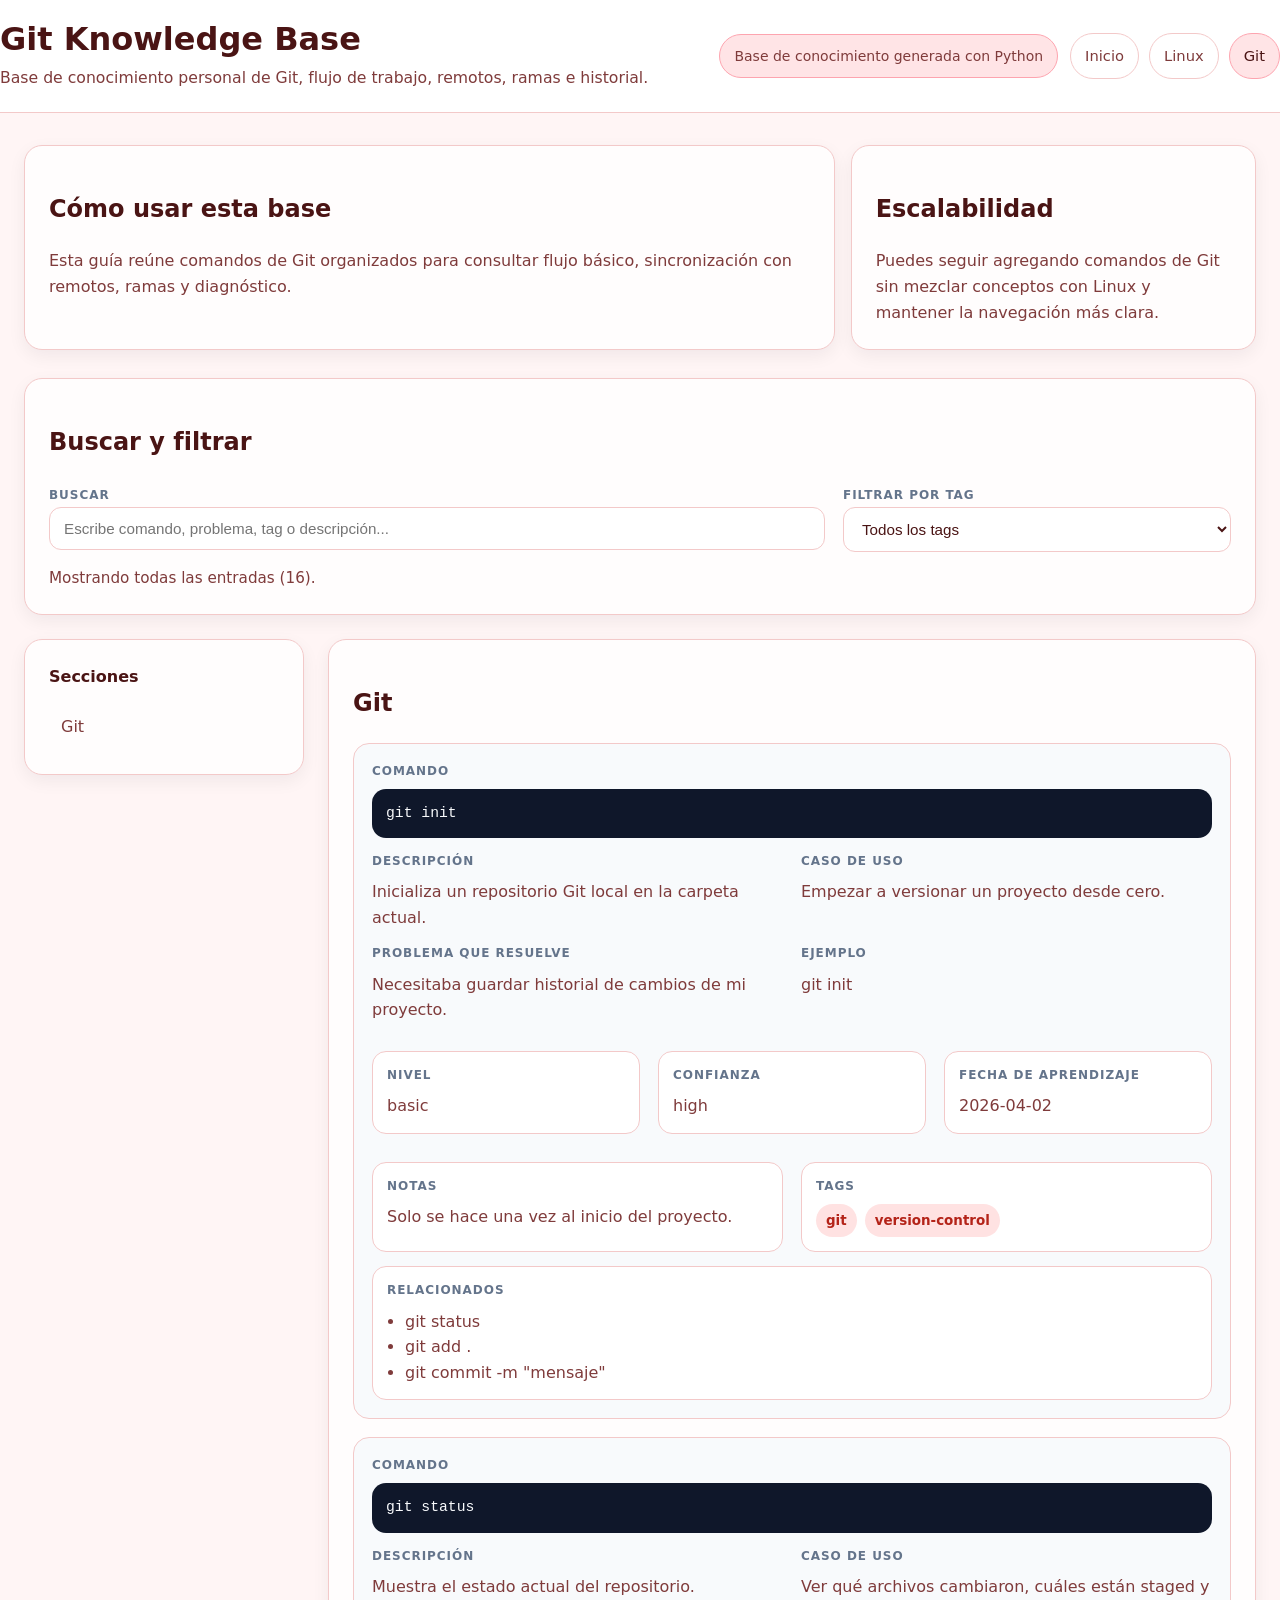
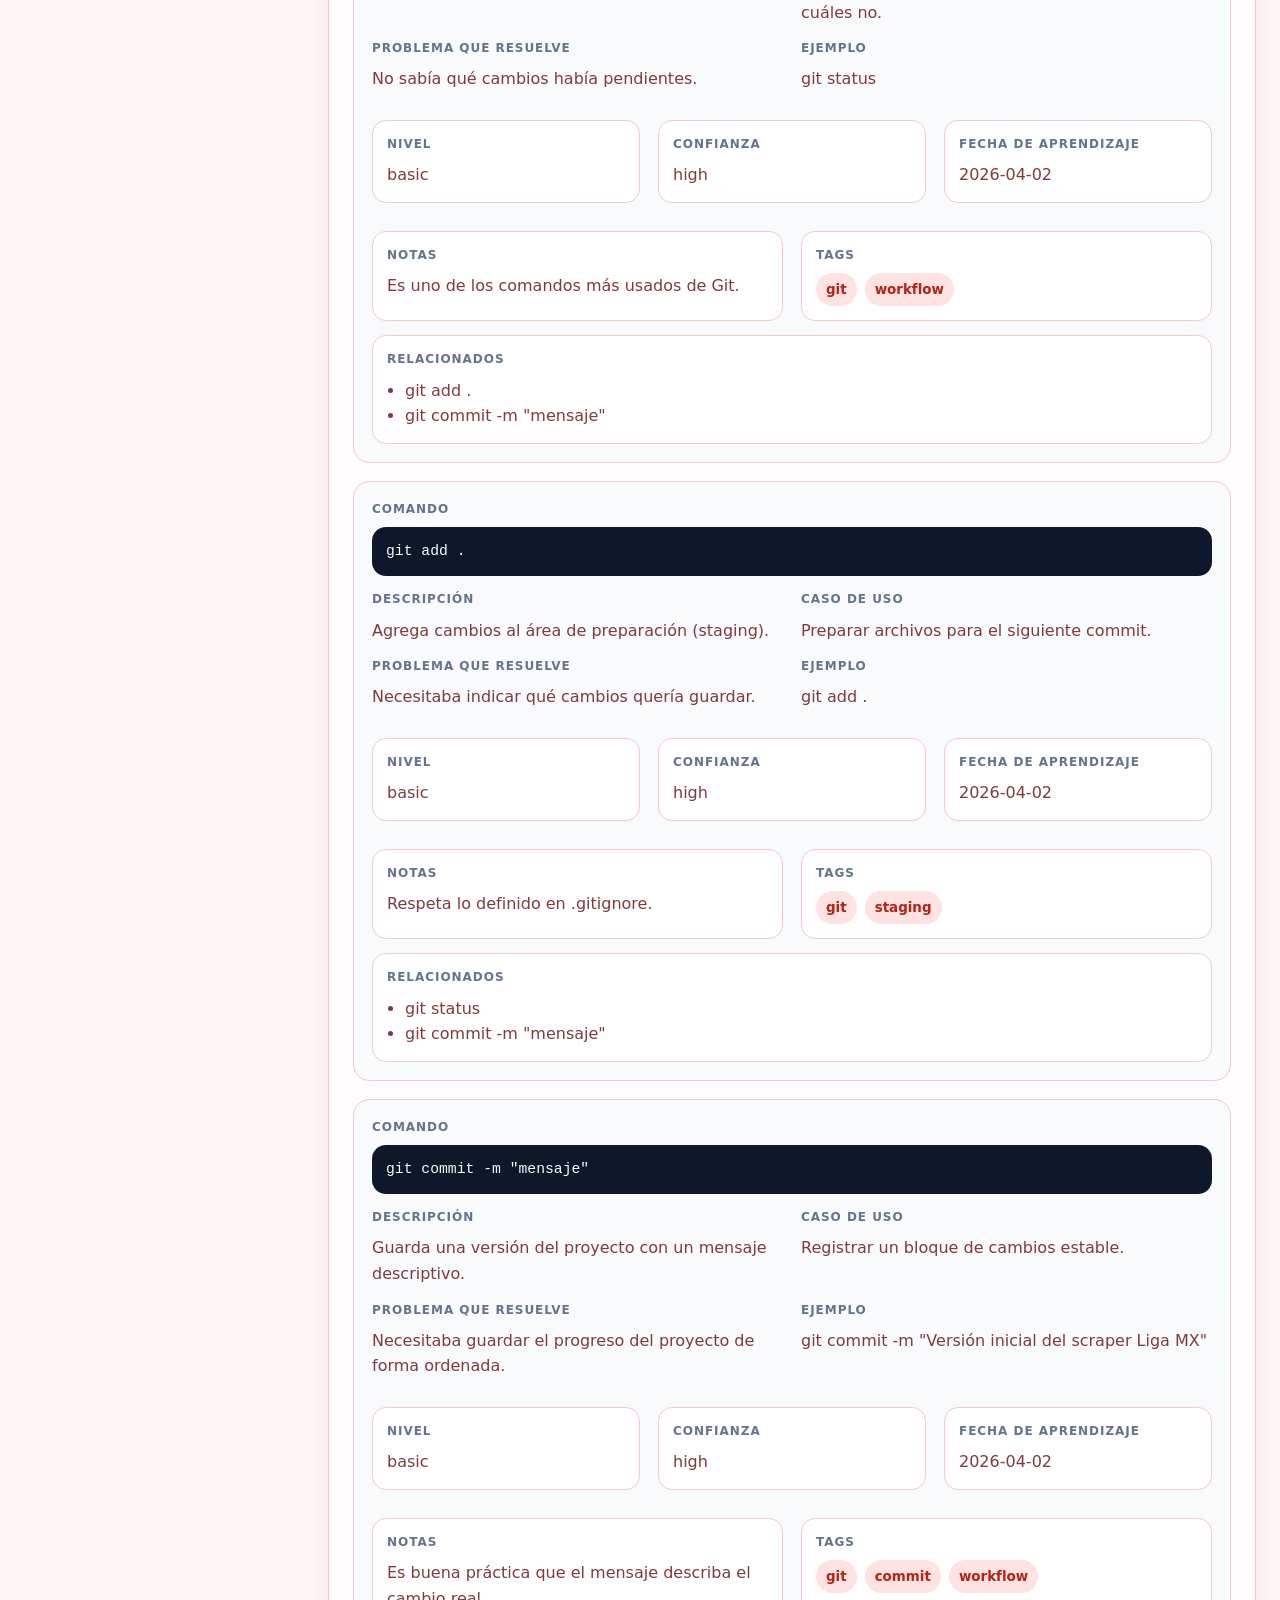
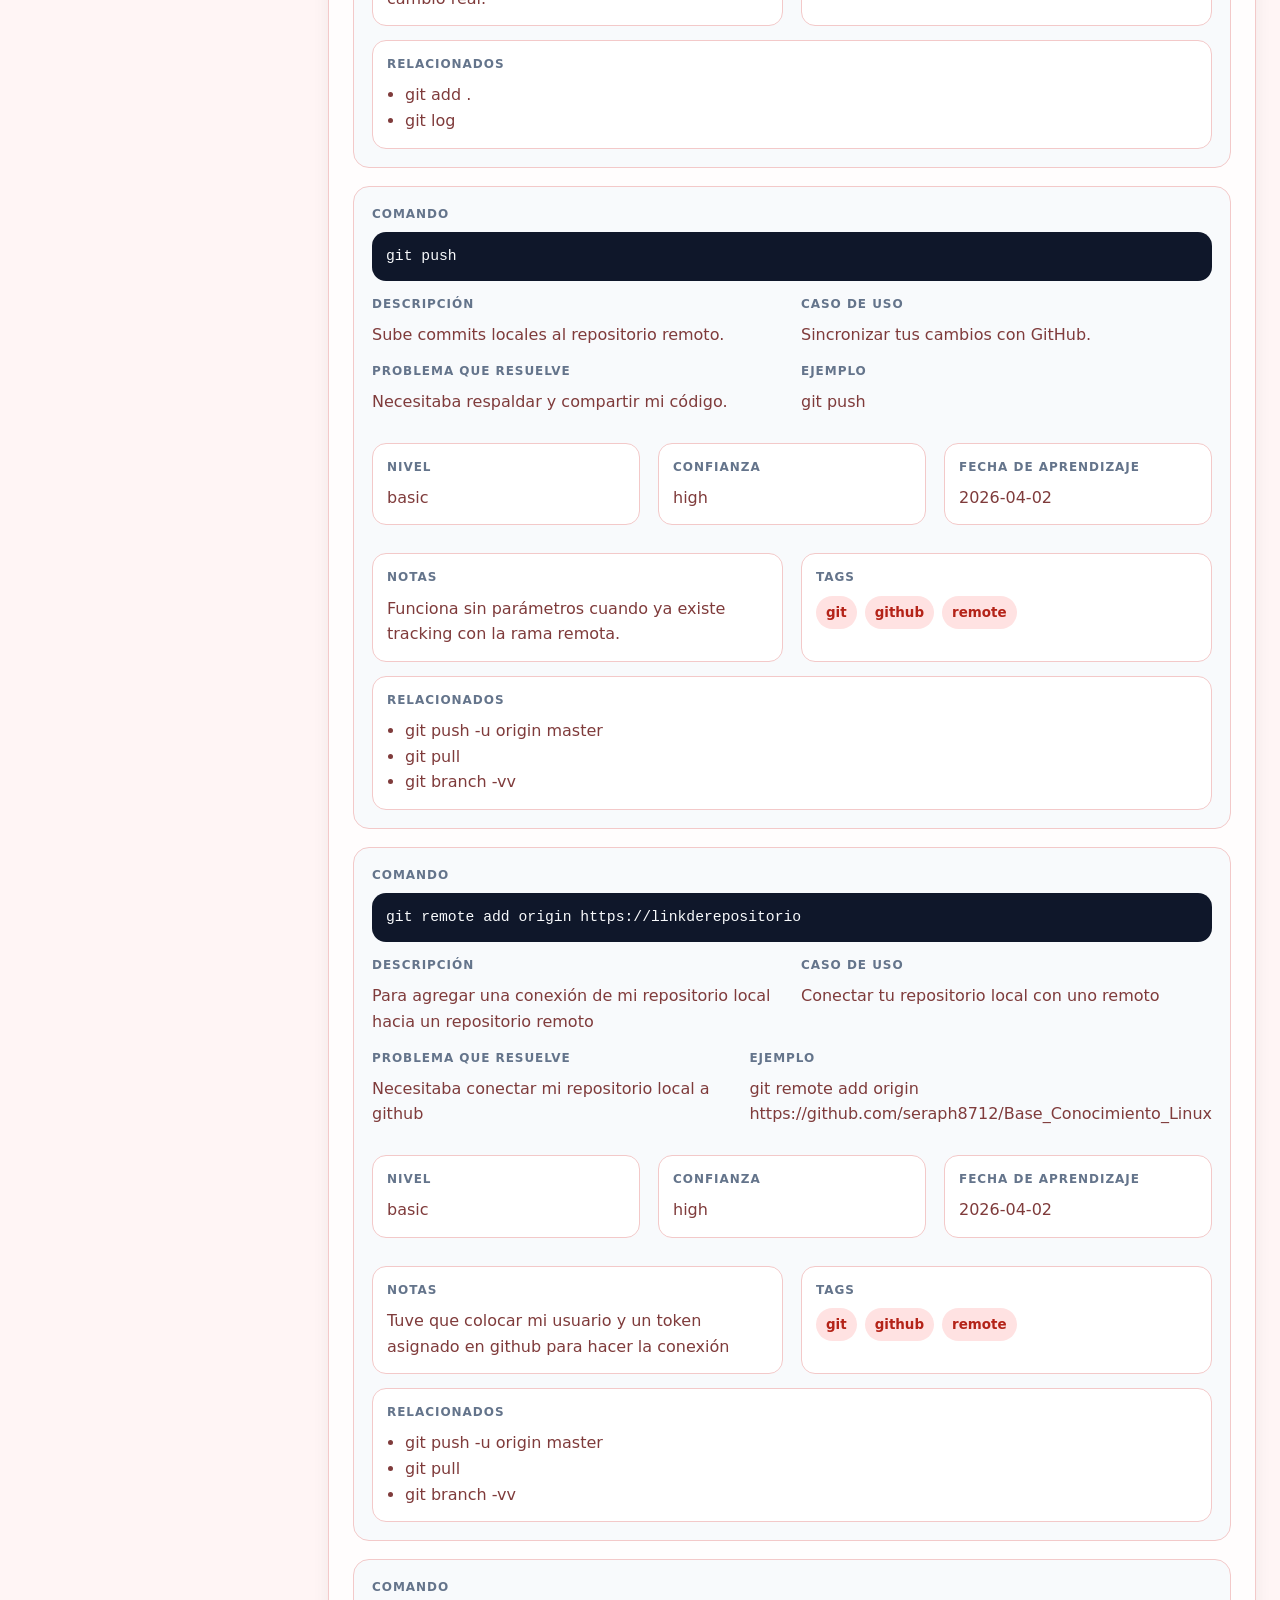
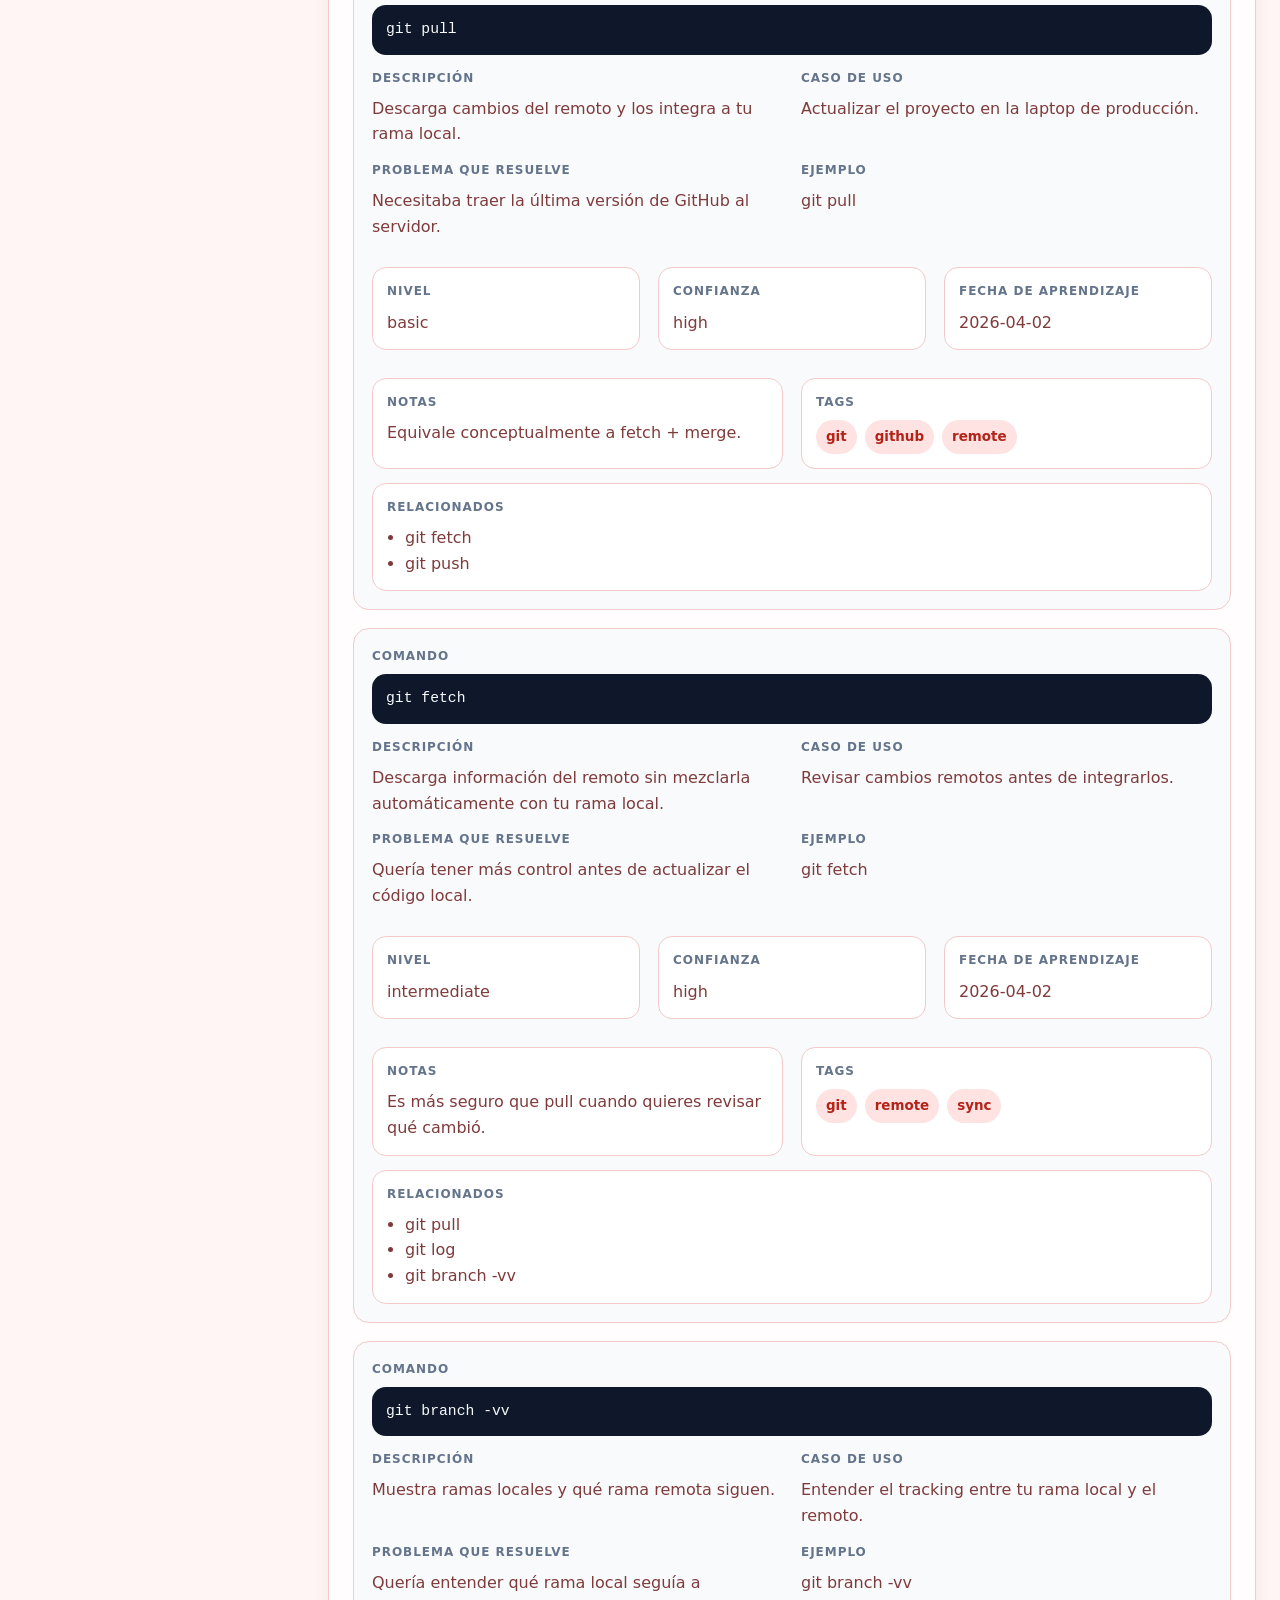
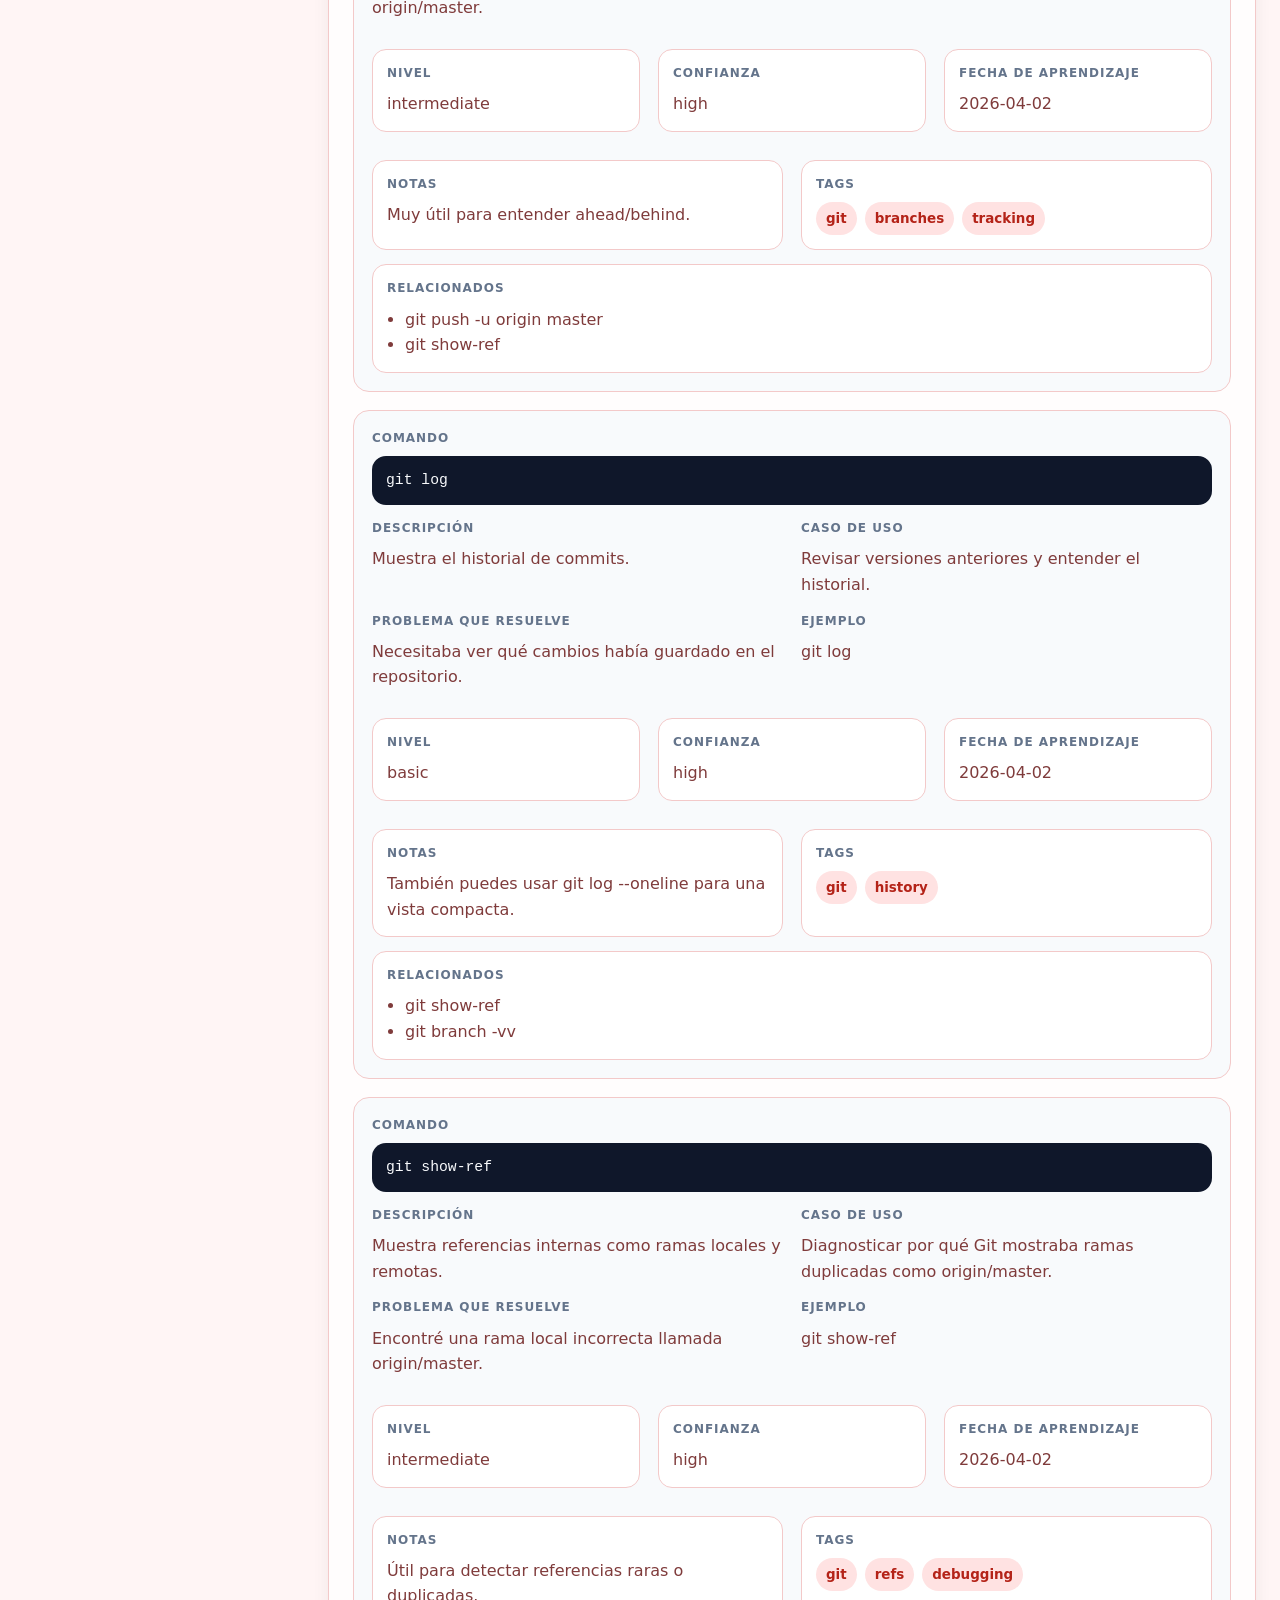
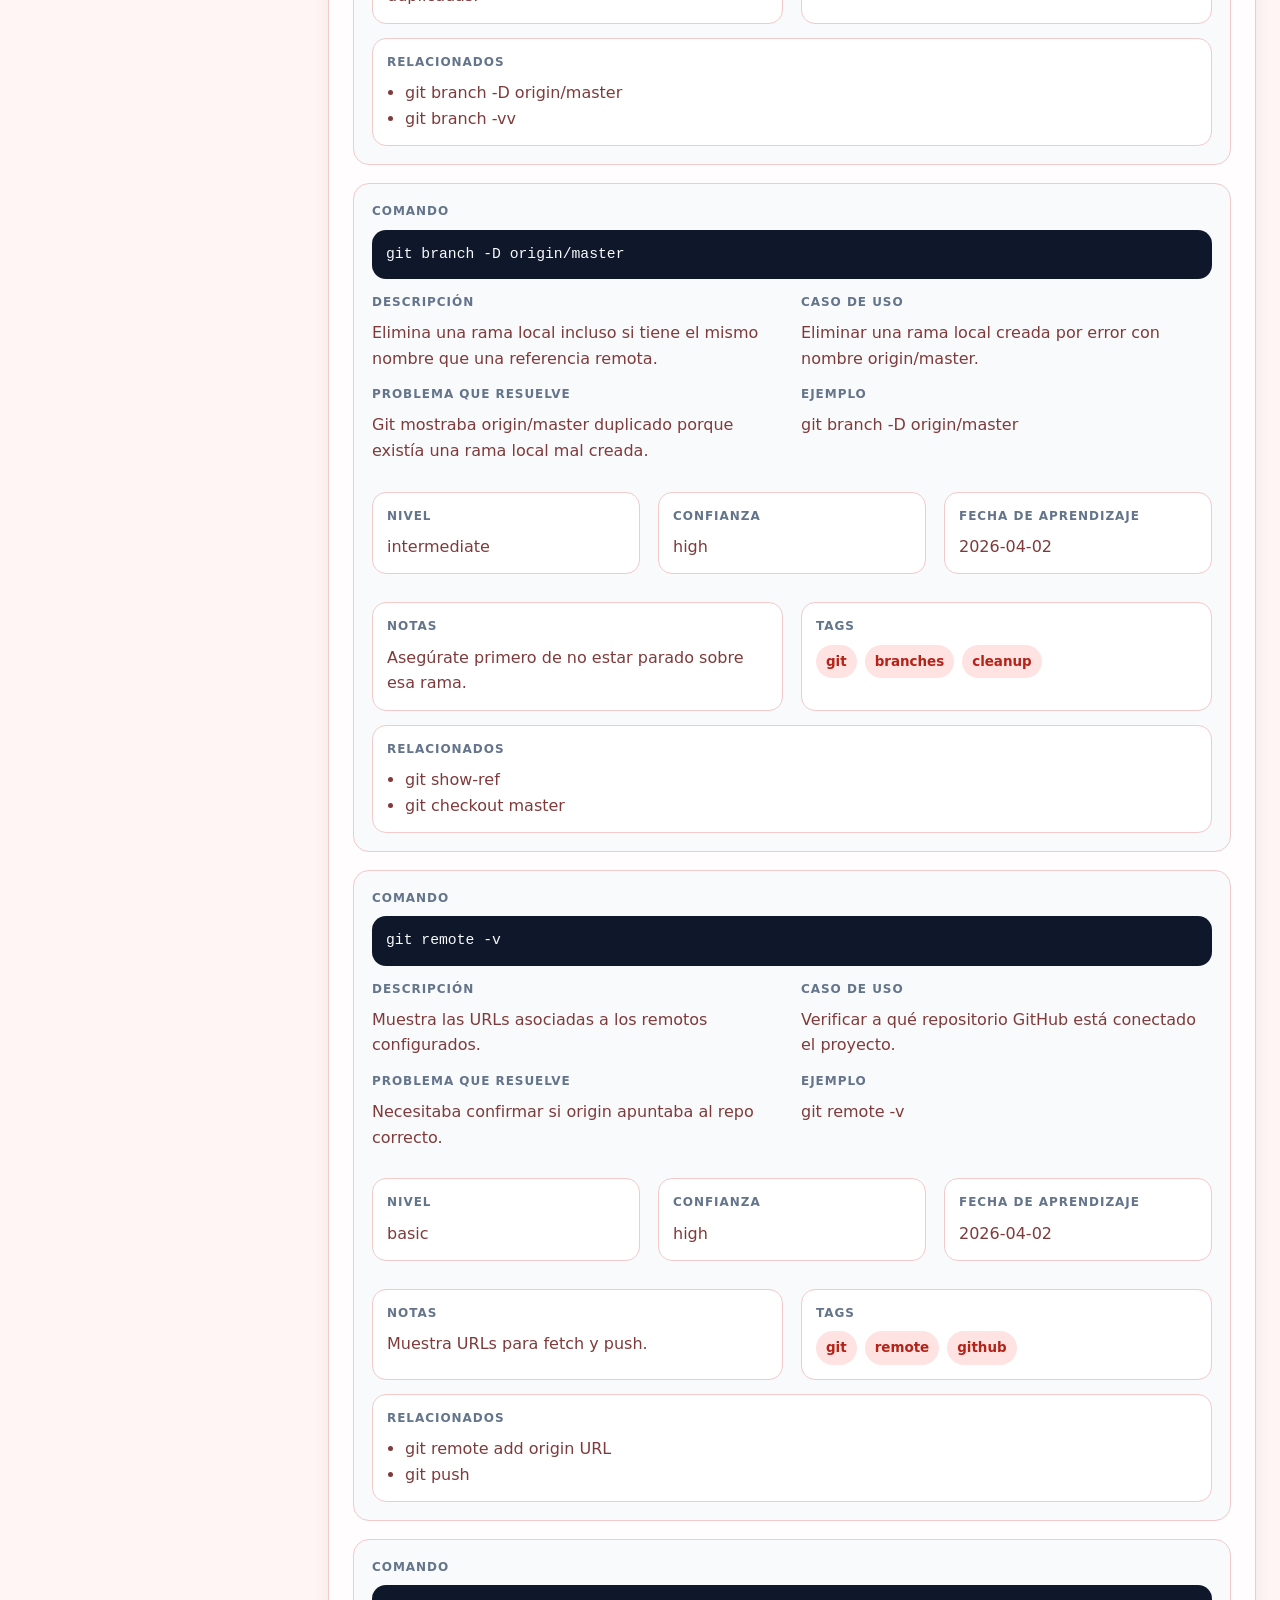
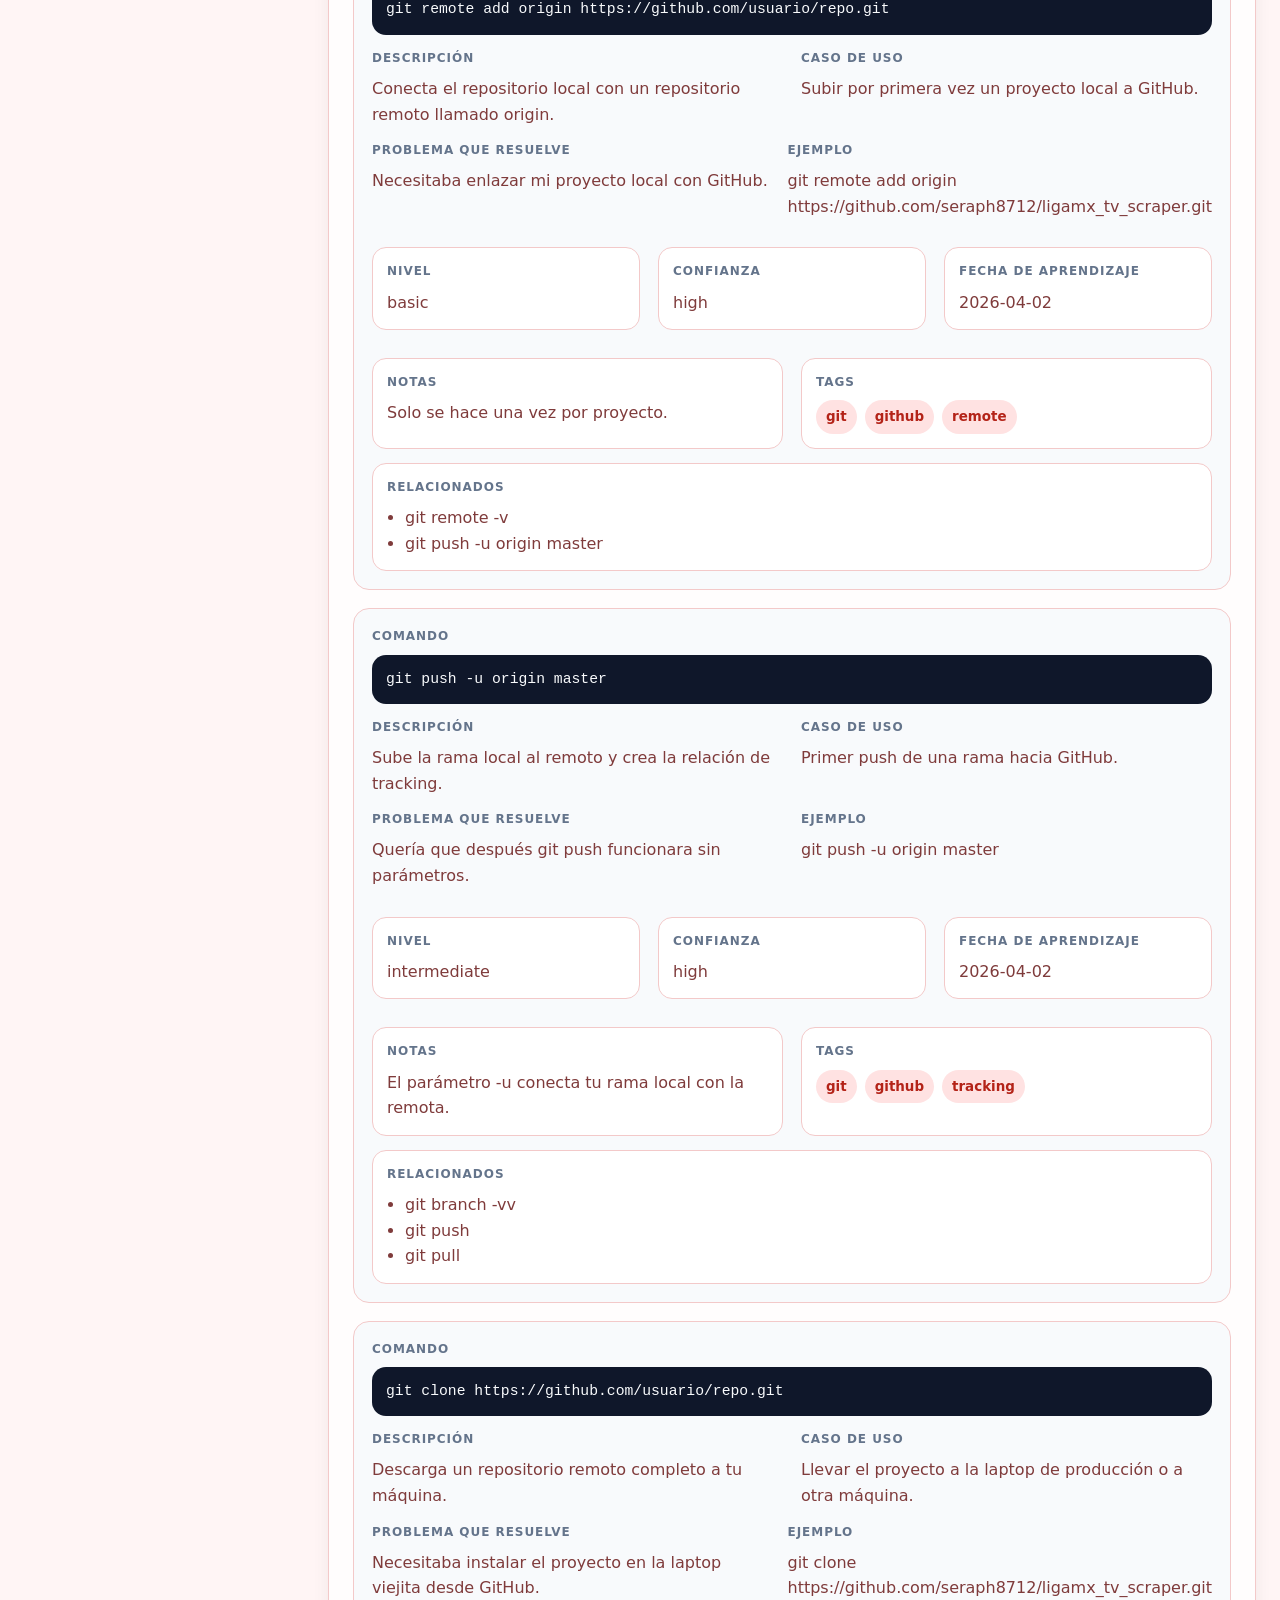
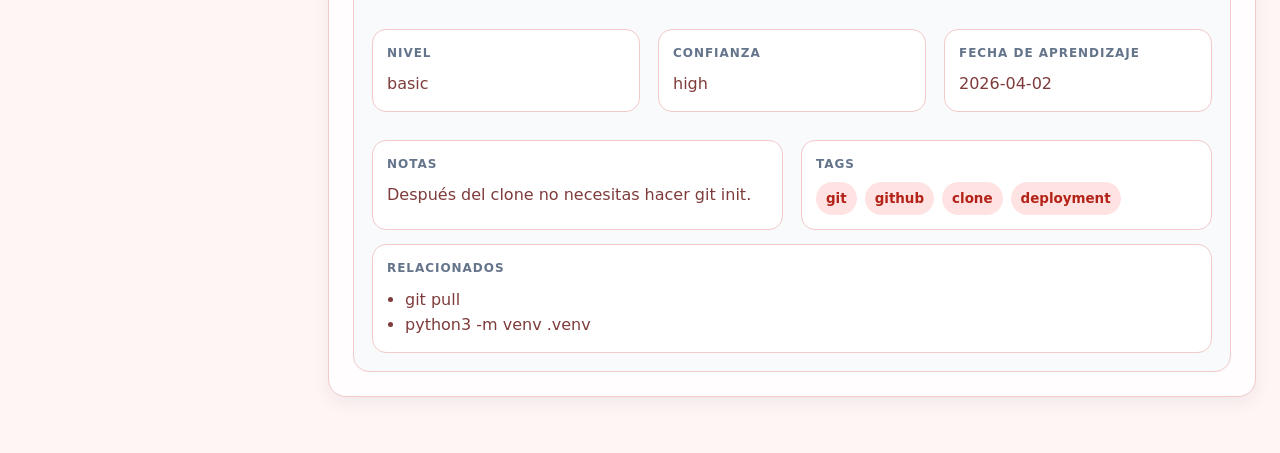
==== commit 8117d611: "Se añade color diferente a página de git, color a la pantalla inicial index.html y también se agrega" ====
--- a/output/git.html
+++ b/output/git.html
@@ -6,7 +6,7 @@
   <title>Git Knowledge Base</title>
   <link rel="stylesheet" href="../static/styles.css" />
 </head>
-<body>
+<body class="theme-git">
   <header>
     <div class="container header-inner">
       <div>
--- a/static/styles.css
+++ b/static/styles.css
@@ -1,3 +1,6 @@
+/* Tema base:
+   Define la paleta por defecto y las variables compartidas por todas las páginas.
+   Luego cada página puede sobrescribir estas variables con una clase en <body>. */
 :root {
   --bg: #f8fafc;
   --card: #ffffff;
@@ -10,16 +13,77 @@
   --radius: 18px;
   --tag-bg: #e0f2fe;
   --tag-text: #075985;
-}
-
+  --accent-soft: #f1f5f9;
+  --accent-border: #cbd5e1;
+  --accent-strong: #0ea5e9;
+  --accent-contrast: #ffffff;
+  --hero-bg: linear-gradient(135deg, #ffffff 0%, #f8fafc 100%);
+}
+
+/* Tema Linux:
+   Sobrescribe solo variables, así el resto de componentes reutiliza los mismos estilos. */
+body.theme-linux {
+  --bg: #f3f8ff;
+  --card: #ffffff;
+  --text: #0f172a;
+  --muted: #48627d;
+  --border: #d8e6f8;
+  --tag-bg: #dbeafe;
+  --tag-text: #1d4ed8;
+  --accent-soft: #e0f2fe;
+  --accent-border: #93c5fd;
+  --accent-strong: #2563eb;
+  --accent-contrast: #eff6ff;
+  --hero-bg: linear-gradient(135deg, #f8fbff 0%, #e0f2fe 100%);
+}
+
+/* Tema de la portada:
+   Usa verdes suaves para que la página inicial se sienta más "fresca" y motivacional. */
+body.theme-home {
+  --bg: #f4fbf6;
+  --card: #ffffff;
+  --text: #123524;
+  --muted: #4f6f5c;
+  --border: #d4ebd8;
+  --tag-bg: #ddf6e4;
+  --tag-text: #1f7a3f;
+  --accent-soft: #dff7e6;
+  --accent-border: #8fd0a3;
+  --accent-strong: #15803d;
+  --accent-contrast: #effcf2;
+  --hero-bg: linear-gradient(135deg, #f8fff9 0%, #dff7e6 100%);
+}
+
+/* Tema Git:
+   Mantiene la misma estructura visual, pero cambia la identidad cromática a rojos suaves. */
+body.theme-git {
+  --bg: #fff5f5;
+  --card: #fffdfd;
+  --text: #4a1414;
+  --muted: #7f3b3b;
+  --border: #f3c9c9;
+  --tag-bg: #ffe2e2;
+  --tag-text: #b42318;
+  --accent-soft: #ffe4e6;
+  --accent-border: #fda4af;
+  --accent-strong: #dc2626;
+  --accent-contrast: #fff1f2;
+  --hero-bg: linear-gradient(135deg, #fffafa 0%, #ffe4e6 100%);
+}
+
+/* Hace que width/height incluyan padding y border.
+   Evita cálculos inesperados al construir layouts con grid/flex. */
 * {
   box-sizing: border-box;
 }
 
+/* Permite desplazamiento suave al navegar a anclas internas de sección. */
 html {
   scroll-behavior: smooth;
 }
 
+/* Estilos globales del documento:
+   Usa las variables del tema activo para fondo, texto y ritmo vertical. */
 body {
   margin: 0;
   font-family: Inter, system-ui, -apple-system, BlinkMacSystemFont, "Segoe UI", sans-serif;
@@ -28,6 +92,8 @@
   line-height: 1.6;
 }
 
+/* Header fijo:
+   Se mantiene visible al hacer scroll y usa blur para dar sensación de capa flotante. */
 header {
   position: sticky;
   top: 0;
@@ -37,12 +103,15 @@
   border-bottom: 1px solid var(--border);
 }
 
+/* Contenedor horizontal común:
+   Limita el ancho máximo y centra el contenido principal. */
 .container {
   max-width: 1280px;
   margin: 0 auto;
   padding: 0 24px;
 }
 
+/* Alinea el título del header con la navegación y badge superior. */
 .header-inner {
   display: flex;
   justify-content: space-between;
@@ -52,6 +121,7 @@
   flex-wrap: wrap;
 }
 
+/* Agrupa badge + links del header cuando existen en la misma fila. */
 .header-actions {
   display: flex;
   align-items: center;
@@ -60,9 +130,10 @@
   justify-content: flex-end;
 }
 
+/* Pequeña etiqueta informativa del header. */
 .badge {
-  background: #f1f5f9;
-  border: 1px solid var(--border);
+  background: var(--accent-soft);
+  border: 1px solid var(--accent-border);
   padding: 10px 14px;
   border-radius: 999px;
   font-size: 14px;
@@ -70,24 +141,29 @@
   white-space: nowrap;
 }
 
+/* Título principal de cada página. */
 h1 {
   margin: 0;
   font-size: 2rem;
   line-height: 1.1;
 }
 
+/* Texto secundario bajo el título principal. */
 .subtitle {
   margin-top: 8px;
   color: var(--muted);
   font-size: 0.98rem;
 }
 
+/* Navegación superior entre páginas:
+   Se usa tanto en portada como en Linux/Git. */
 .page-links {
   display: flex;
   gap: 10px;
   flex-wrap: wrap;
 }
 
+/* Cada link parece una pastilla para reforzar visualmente la navegación global. */
 .page-links a {
   text-decoration: none;
   color: var(--muted);
@@ -99,17 +175,21 @@
   transition: background 0.2s ease, color 0.2s ease, border-color 0.2s ease;
 }
 
+/* Estado hover/activo para reforzar la página actual o el elemento interactivo. */
 .page-links a:hover,
 .page-links a.active {
   color: var(--text);
-  background: #e0f2fe;
-  border-color: #bae6fd;
-}
-
+  background: var(--accent-soft);
+  border-color: var(--accent-border);
+}
+
+/* Espacio vertical general del contenido principal. */
 main {
   padding: 32px 0 56px;
 }
 
+/* Primer bloque informativo en páginas de contenido:
+   Dos columnas, una más ancha para "cómo usar" y otra más corta para "escalabilidad". */
 .intro-grid {
   display: grid;
   grid-template-columns: 2fr 1fr;
@@ -117,6 +197,8 @@
   margin-bottom: 28px;
 }
 
+/* Tarjeta reutilizable:
+   Es la base visual de secciones, filtros, portada y bloques informativos. */
 .card {
   background: var(--card);
   border: 1px solid var(--border);
@@ -125,6 +207,8 @@
   padding: 24px;
 }
 
+/* Layout principal de páginas Linux/Git:
+   Sidebar a la izquierda y contenido grande a la derecha. */
 .layout {
   display: grid;
   grid-template-columns: 280px 1fr;
@@ -132,17 +216,20 @@
   align-items: start;
 }
 
+/* El menú lateral queda fijo mientras recorres las secciones. */
 aside {
   position: sticky;
   top: 106px;
 }
 
+/* Estos elementos comparten peso alto para actuar como encabezados visuales. */
 .nav-title,
 .section-title,
 .label {
   font-weight: 700;
 }
 
+/* Lista vertical de links del menú lateral. */
 .nav-list {
   display: flex;
   flex-direction: column;
@@ -150,6 +237,7 @@
   margin-top: 14px;
 }
 
+/* Links internos de sección dentro del sidebar. */
 .nav-list a {
   text-decoration: none;
   color: var(--muted);
@@ -158,21 +246,26 @@
   transition: background 0.2s ease, color 0.2s ease;
 }
 
+/* Realce al pasar el mouse por una entrada del menú lateral. */
 .nav-list a:hover {
-  background: #f1f5f9;
+  background: var(--accent-soft);
   color: var(--text);
 }
 
+/* Columna que apila las secciones de contenido una debajo de otra. */
 .sections {
   display: flex;
   flex-direction: column;
   gap: 24px;
 }
 
+/* Evita que el título de una sección quede oculto detrás del header sticky
+   cuando llegas a ella mediante un anchor (#id). */
 .section-card {
   scroll-margin-top: 110px;
 }
 
+/* Contenedor vertical para los items de una sección. */
 .items {
   display: flex;
   flex-direction: column;
@@ -180,6 +273,7 @@
   margin-top: 18px;
 }
 
+/* Tarjeta individual para cada comando o entrada del JSON. */
 .item {
   border: 1px solid var(--border);
   background: #f8fafc;
@@ -187,6 +281,7 @@
   padding: 18px;
 }
 
+/* Etiquetas pequeñas tipo "Comando", "Descripción", "Notas", etc. */
 .label {
   font-size: 0.75rem;
   text-transform: uppercase;
@@ -195,6 +290,8 @@
   margin-bottom: 8px;
 }
 
+/* Bloque visual para comandos:
+   Usa fondo oscuro para separar claramente código de texto descriptivo. */
 pre {
   margin: 0;
   overflow-x: auto;
@@ -207,11 +304,16 @@
   white-space: pre-wrap;
 }
 
+/* Estilo base de párrafos en tarjetas y bloques informativos. */
 p {
   margin: 0;
   color: var(--muted);
 }
 
+/* Estas tres rejillas se reutilizan dentro de cada item:
+   item-grid para contenido principal,
+   meta-grid para nivel/confianza/fecha,
+   extra-grid para notas/tags. */
 .item-grid,
 .meta-grid,
 .extra-grid {
@@ -220,18 +322,22 @@
   margin-top: 14px;
 }
 
+/* Dos columnas para descripción/caso de uso y problema/ejemplo. */
 .item-grid {
   grid-template-columns: 1fr 1fr;
 }
 
+/* Tres columnas para metadatos compactos. */
 .meta-grid {
   grid-template-columns: repeat(3, 1fr);
 }
 
+/* Dos columnas para bloques complementarios. */
 .extra-grid {
   grid-template-columns: 1fr 1fr;
 }
 
+/* Cajas internas secundarias dentro de cada item. */
 .meta-box,
 .extra-box,
 .related-box {
@@ -242,12 +348,14 @@
   margin-top: 14px;
 }
 
+/* Contenedor flexible para mostrar múltiples tags. */
 .tags {
   display: flex;
   flex-wrap: wrap;
   gap: 8px;
 }
 
+/* Pastilla visual para cada tag. */
 .tag {
   display: inline-block;
   background: var(--tag-bg);
@@ -258,16 +366,20 @@
   font-weight: 600;
 }
 
+/* Lista de comandos o conceptos relacionados. */
 .related-list {
   margin: 0;
   padding-left: 18px;
   color: var(--muted);
 }
 
+/* Utilidad para texto atenuado. */
 .muted {
   color: var(--muted);
 }
 
+/* Primer bloque responsive:
+   Colapsa layouts complejos a una sola columna en pantallas medianas/pequeñas. */
 @media (max-width: 900px) {
   .intro-grid,
   .layout,
@@ -285,10 +397,14 @@
     width: fit-content;
   }
 }
+
+/* Tarjeta que contiene buscador y filtro por tags. */
 .filters-card {
   margin-bottom: 24px;
 }
 
+/* Rejilla del área de filtros:
+   Campo de búsqueda ancho + select más compacto. */
 .filters-grid {
   display: grid;
   grid-template-columns: 2fr 1fr;
@@ -296,6 +412,7 @@
   margin-top: 16px;
 }
 
+/* Apariencia común de inputs y selects. */
 .filters-grid input,
 .filters-grid select {
   width: 100%;
@@ -307,43 +424,85 @@
   color: var(--text);
 }
 
+/* Estado enfocado:
+   Usa color del tema actual para que Linux/Git/Home se sientan coherentes. */
 .filters-grid input:focus,
 .filters-grid select:focus {
   outline: none;
-  border-color: #94a3b8;
-  box-shadow: 0 0 0 3px rgba(148, 163, 184, 0.2);
-}
-
+  border-color: var(--accent-border);
+  box-shadow: 0 0 0 3px color-mix(in srgb, var(--accent-strong) 18%, white);
+}
+
+/* Texto que muestra cuántos resultados hay visibles. */
 .results-info {
   margin-top: 14px;
   color: var(--muted);
   font-size: 0.95rem;
 }
 
+/* Hero principal de la portada.
+   Usa el gradiente del tema activo. */
 .home-hero {
   margin-bottom: 24px;
-}
-
+  background: var(--hero-bg);
+}
+
+/* Divide el hero en dos columnas:
+   texto motivacional + imagen/ilustración. */
+.home-hero-grid {
+  display: grid;
+  grid-template-columns: 1.15fr 0.85fr;
+  gap: 24px;
+  align-items: center;
+}
+
+/* Nota secundaria en el hero para reforzar el mensaje. */
+.hero-note {
+  margin-top: 14px;
+  max-width: 48ch;
+}
+
+/* Centra la ilustración dentro de su columna. */
+.hero-art-wrap {
+  display: flex;
+  justify-content: center;
+}
+
+/* Imagen principal de la portada. */
+.hero-art {
+  width: 100%;
+  max-width: 460px;
+  height: auto;
+  border-radius: 22px;
+  border: 1px solid var(--accent-border);
+  box-shadow: 0 16px 34px rgba(21, 128, 61, 0.12);
+  background: white;
+}
+
+/* Texto pequeño decorativo usado en portada:
+   "eyebrow" arriba del hero y etiqueta de cada tarjeta. */
 .eyebrow,
 .home-card-label {
   font-size: 0.78rem;
   text-transform: uppercase;
   letter-spacing: 0.08em;
-  color: #0369a1;
+  color: var(--accent-strong);
   font-weight: 700;
 }
 
+/* Rejilla de acceso rápido a Linux y Git en la portada. */
 .home-grid {
   display: grid;
   grid-template-columns: repeat(2, minmax(0, 1fr));
   gap: 20px;
 }
 
+/* Tarjeta clicable de portada para entrar a cada guía. */
 .home-card {
   display: block;
   text-decoration: none;
   color: inherit;
-  background: linear-gradient(180deg, #ffffff 0%, #f8fbff 100%);
+  background: linear-gradient(180deg, var(--card) 0%, var(--accent-contrast) 100%);
   border: 1px solid var(--border);
   border-radius: var(--radius);
   box-shadow: var(--shadow);
@@ -351,20 +510,25 @@
   transition: transform 0.2s ease, box-shadow 0.2s ease, border-color 0.2s ease;
 }
 
+/* Ligero levantamiento al pasar el mouse para que parezca interactiva. */
 .home-card:hover {
   transform: translateY(-2px);
   box-shadow: 0 10px 24px rgba(15, 23, 42, 0.08);
-  border-color: #bae6fd;
-}
-
+  border-color: var(--accent-border);
+}
+
+/* Espaciado del título dentro de cada tarjeta de portada. */
 .home-card h2 {
   margin: 10px 0 8px;
 }
 
+/* Color secundario del texto descriptivo en tarjetas de portada. */
 .home-card p {
   color: var(--muted);
 }
 
+/* Segundo bloque responsive:
+   Ajusta filtros y portada a una sola columna en móvil. */
 @media (max-width: 900px) {
   .filters-grid {
     grid-template-columns: 1fr;
@@ -373,4 +537,8 @@
   .home-grid {
     grid-template-columns: 1fr;
   }
-}
+
+  .home-hero-grid {
+    grid-template-columns: 1fr;
+  }
+}
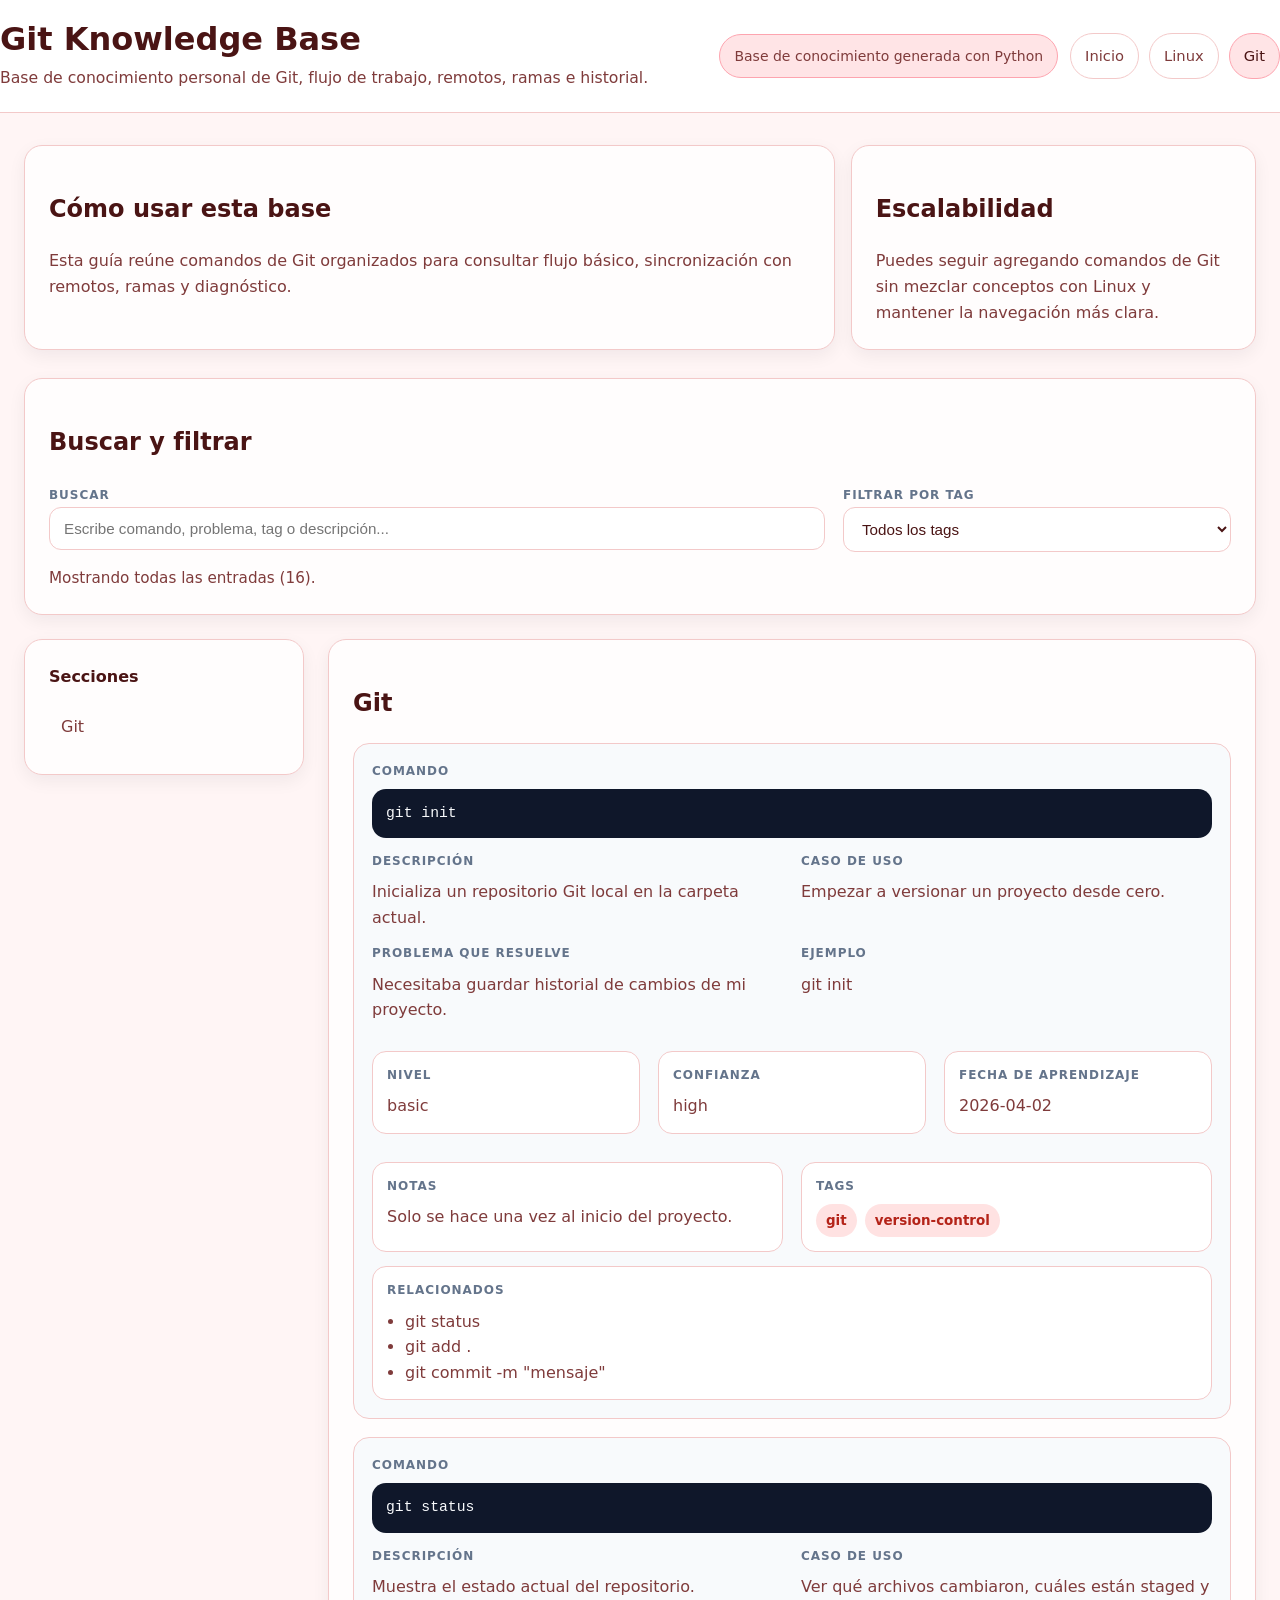
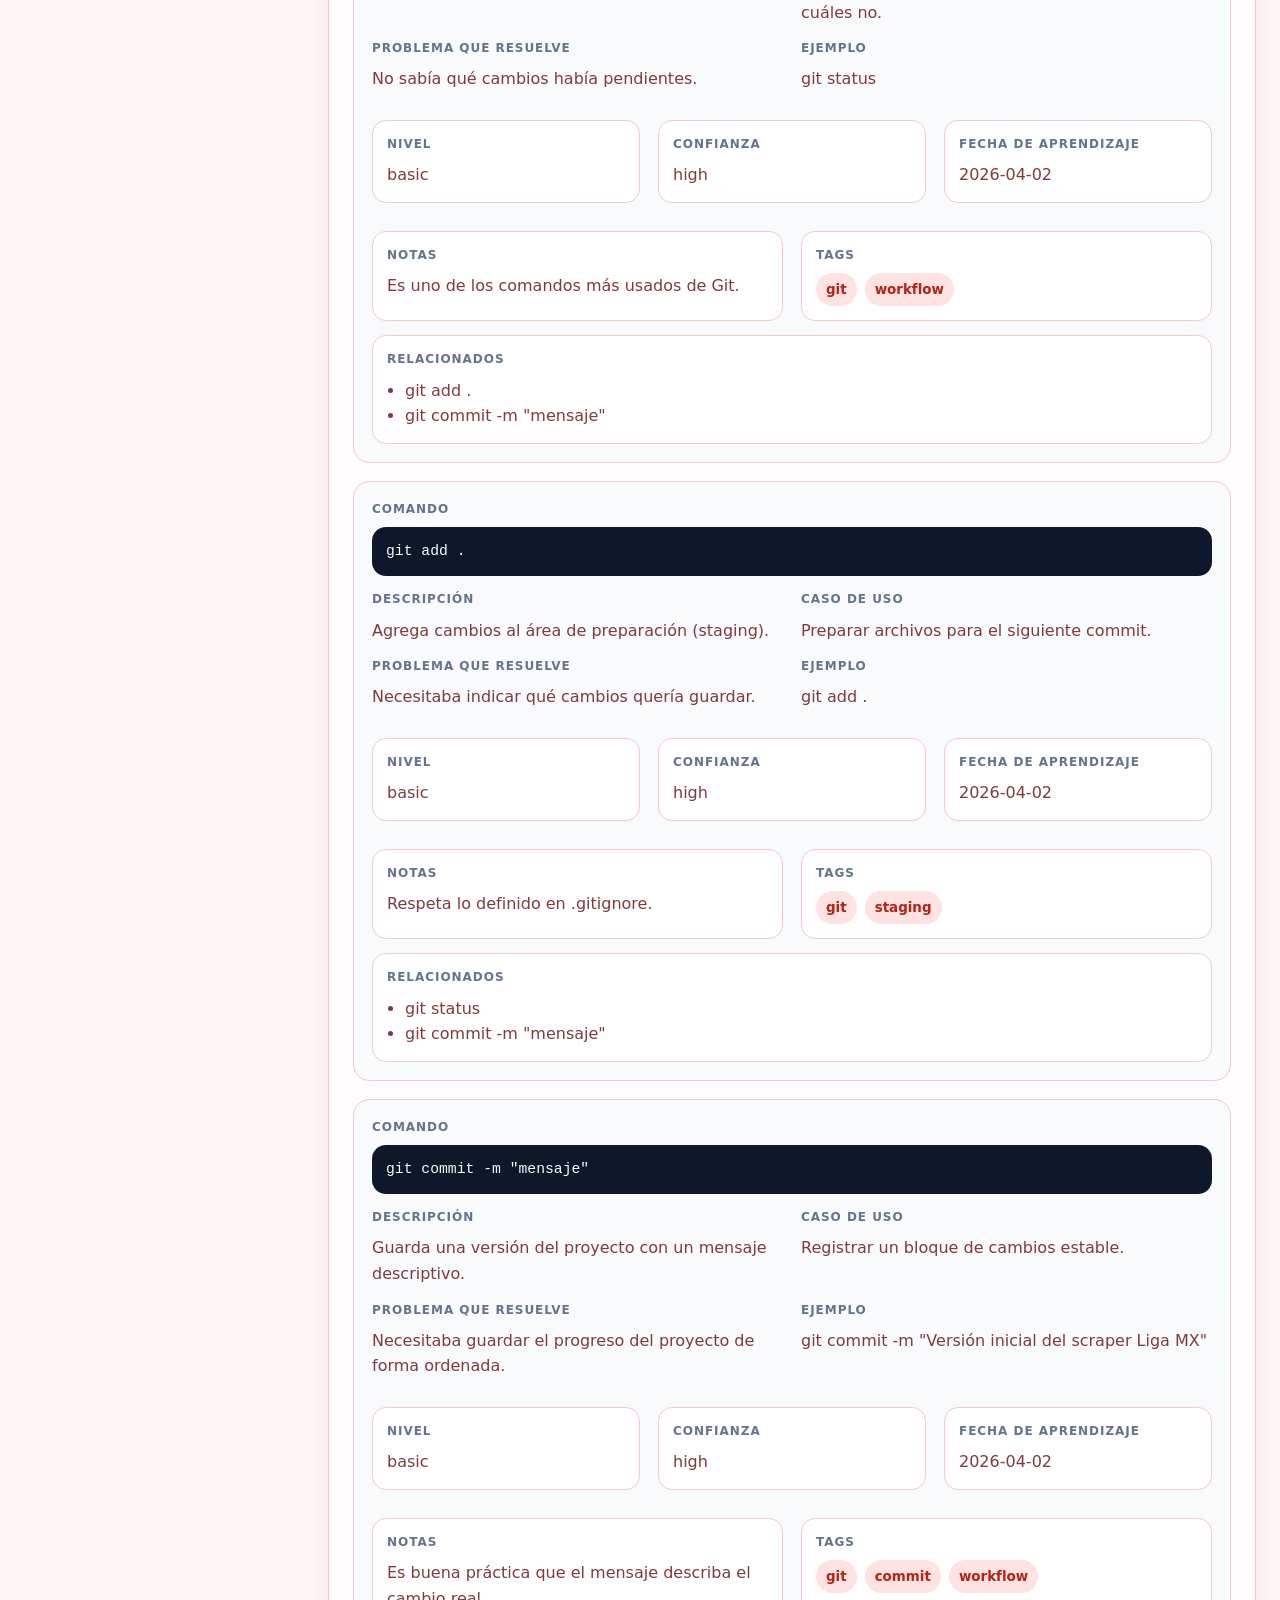
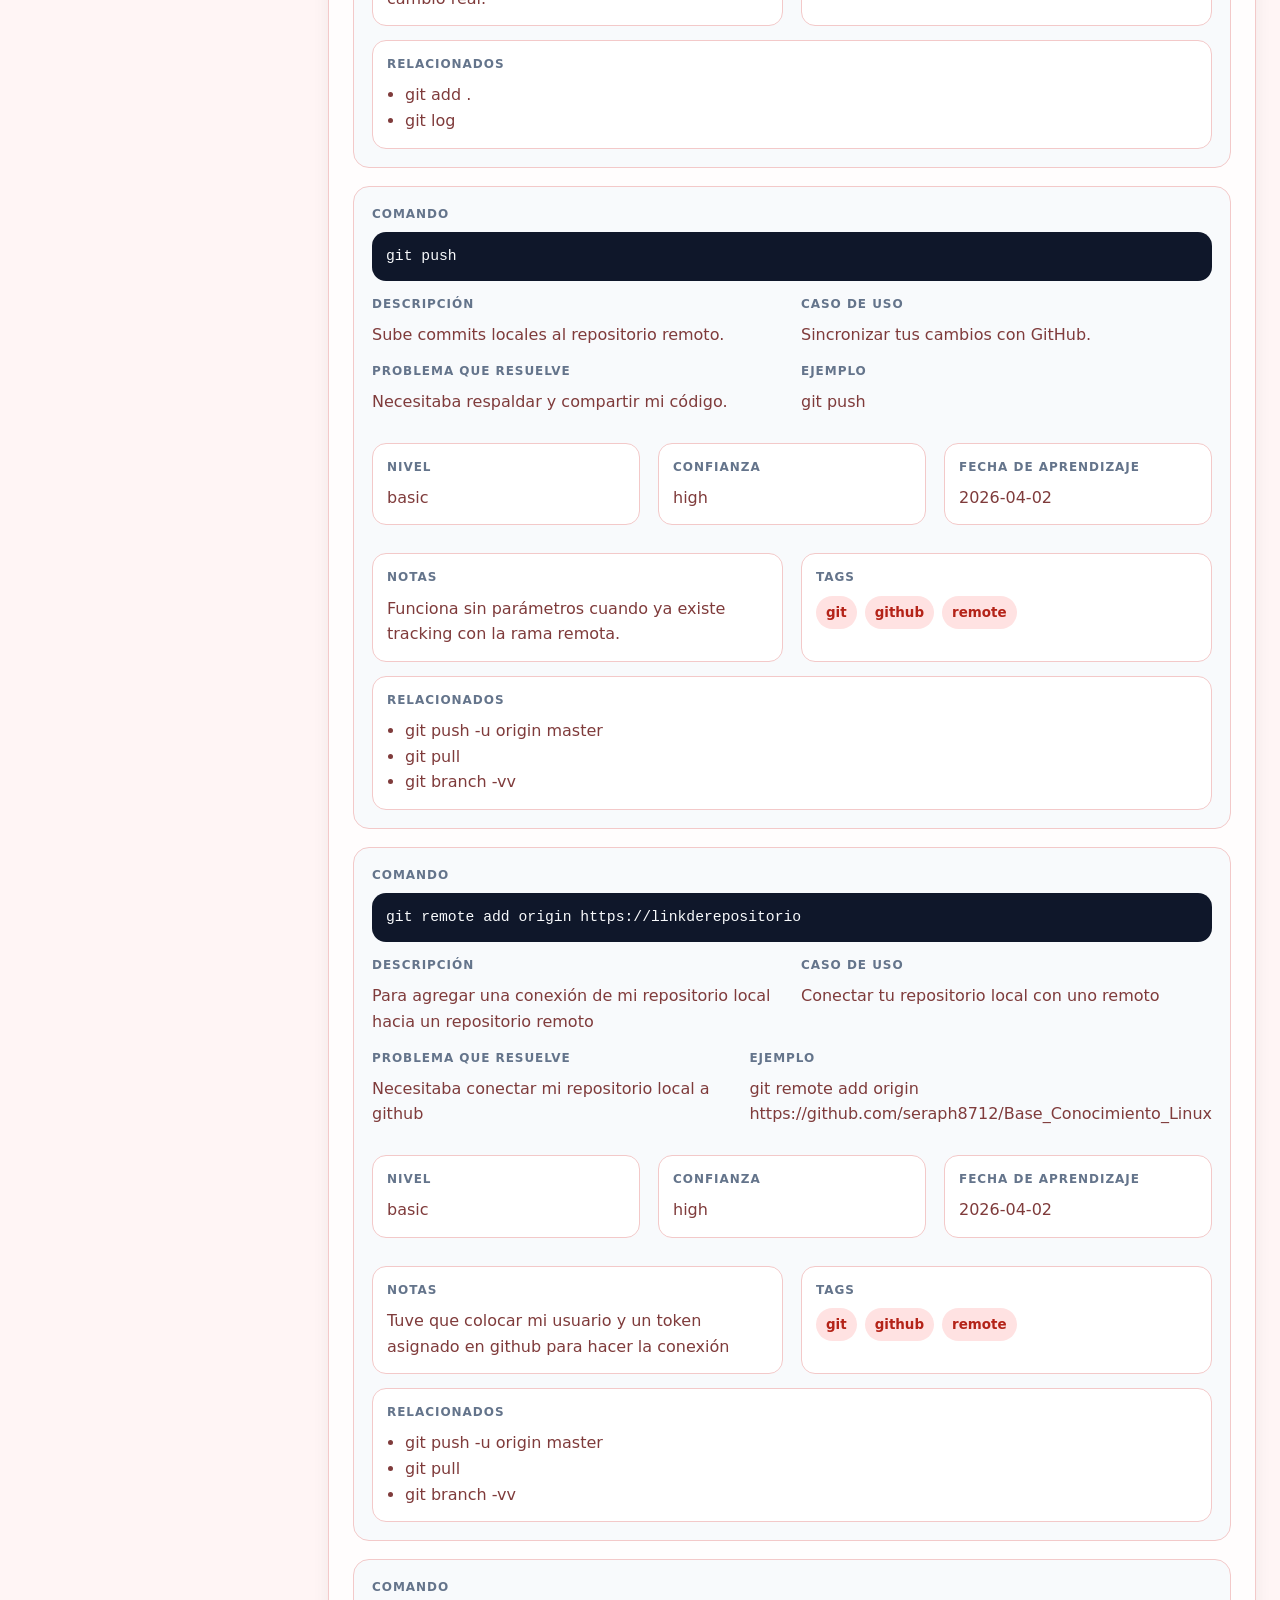
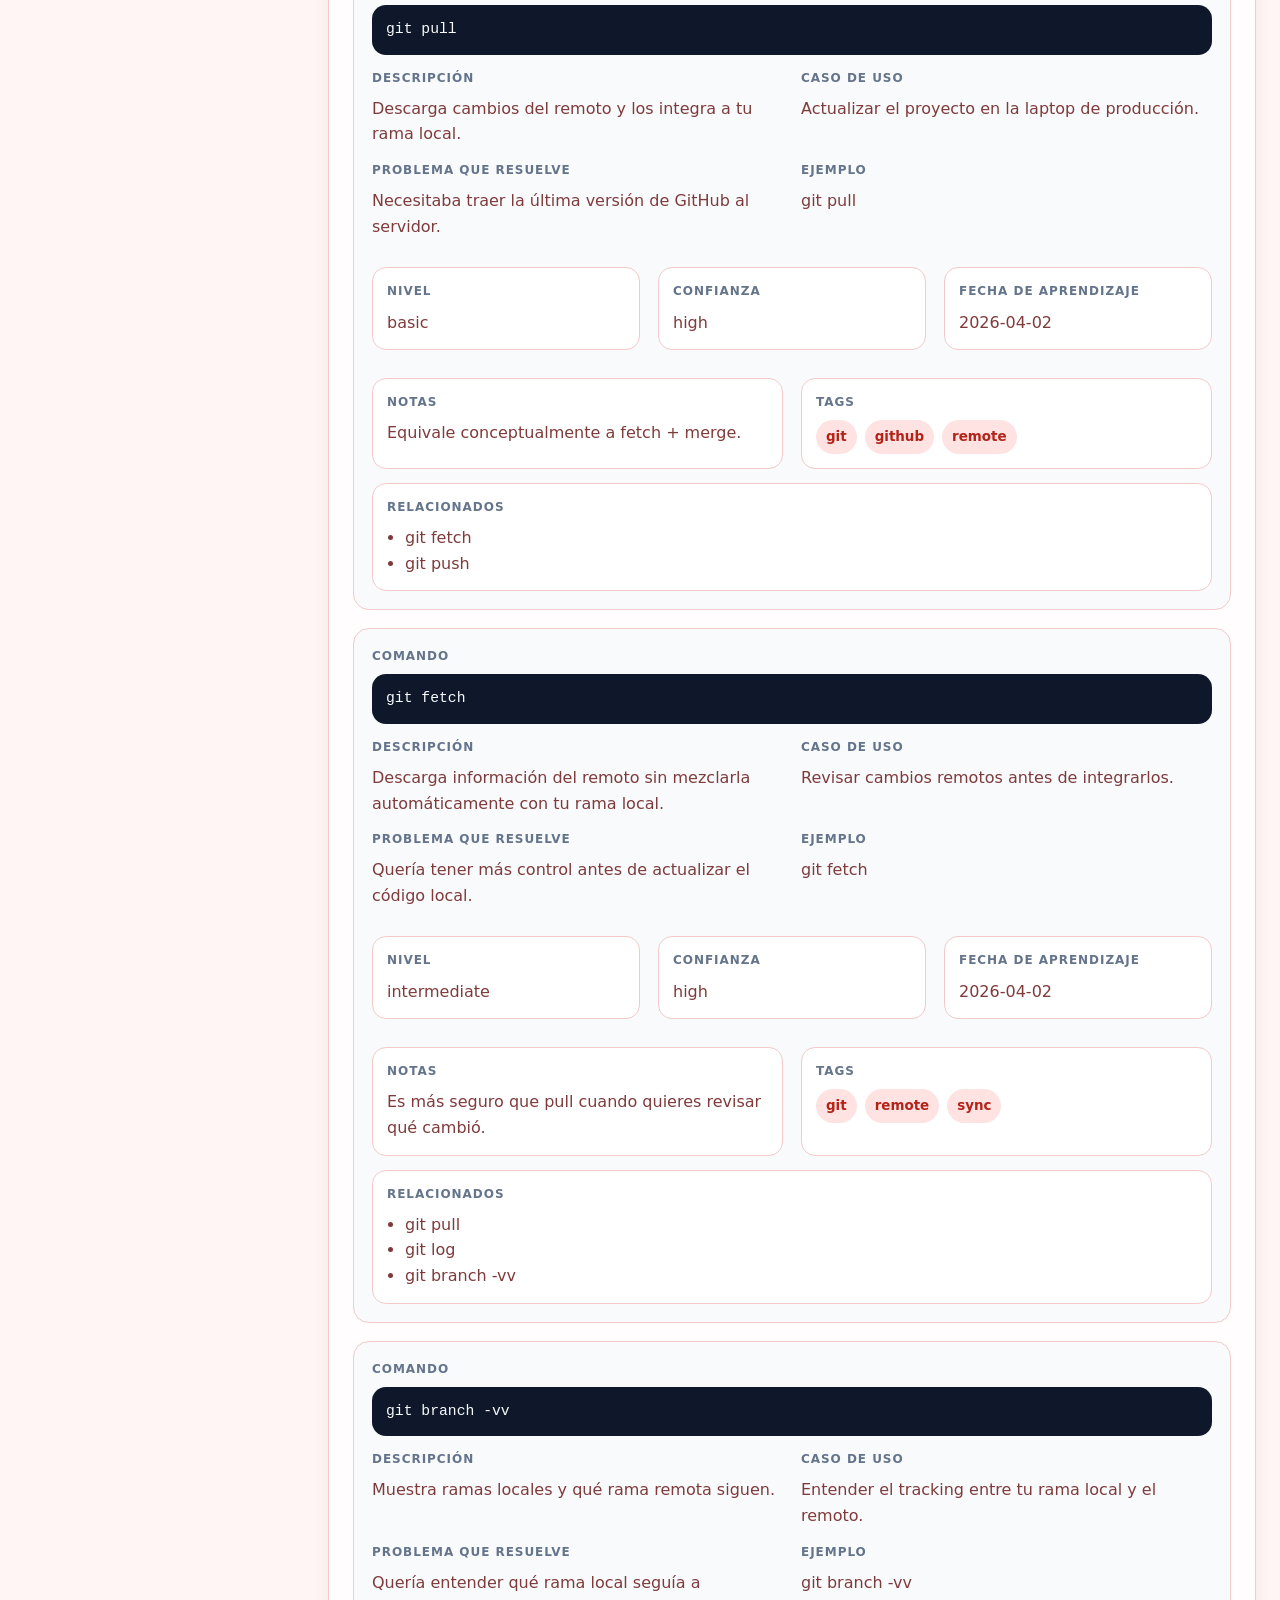
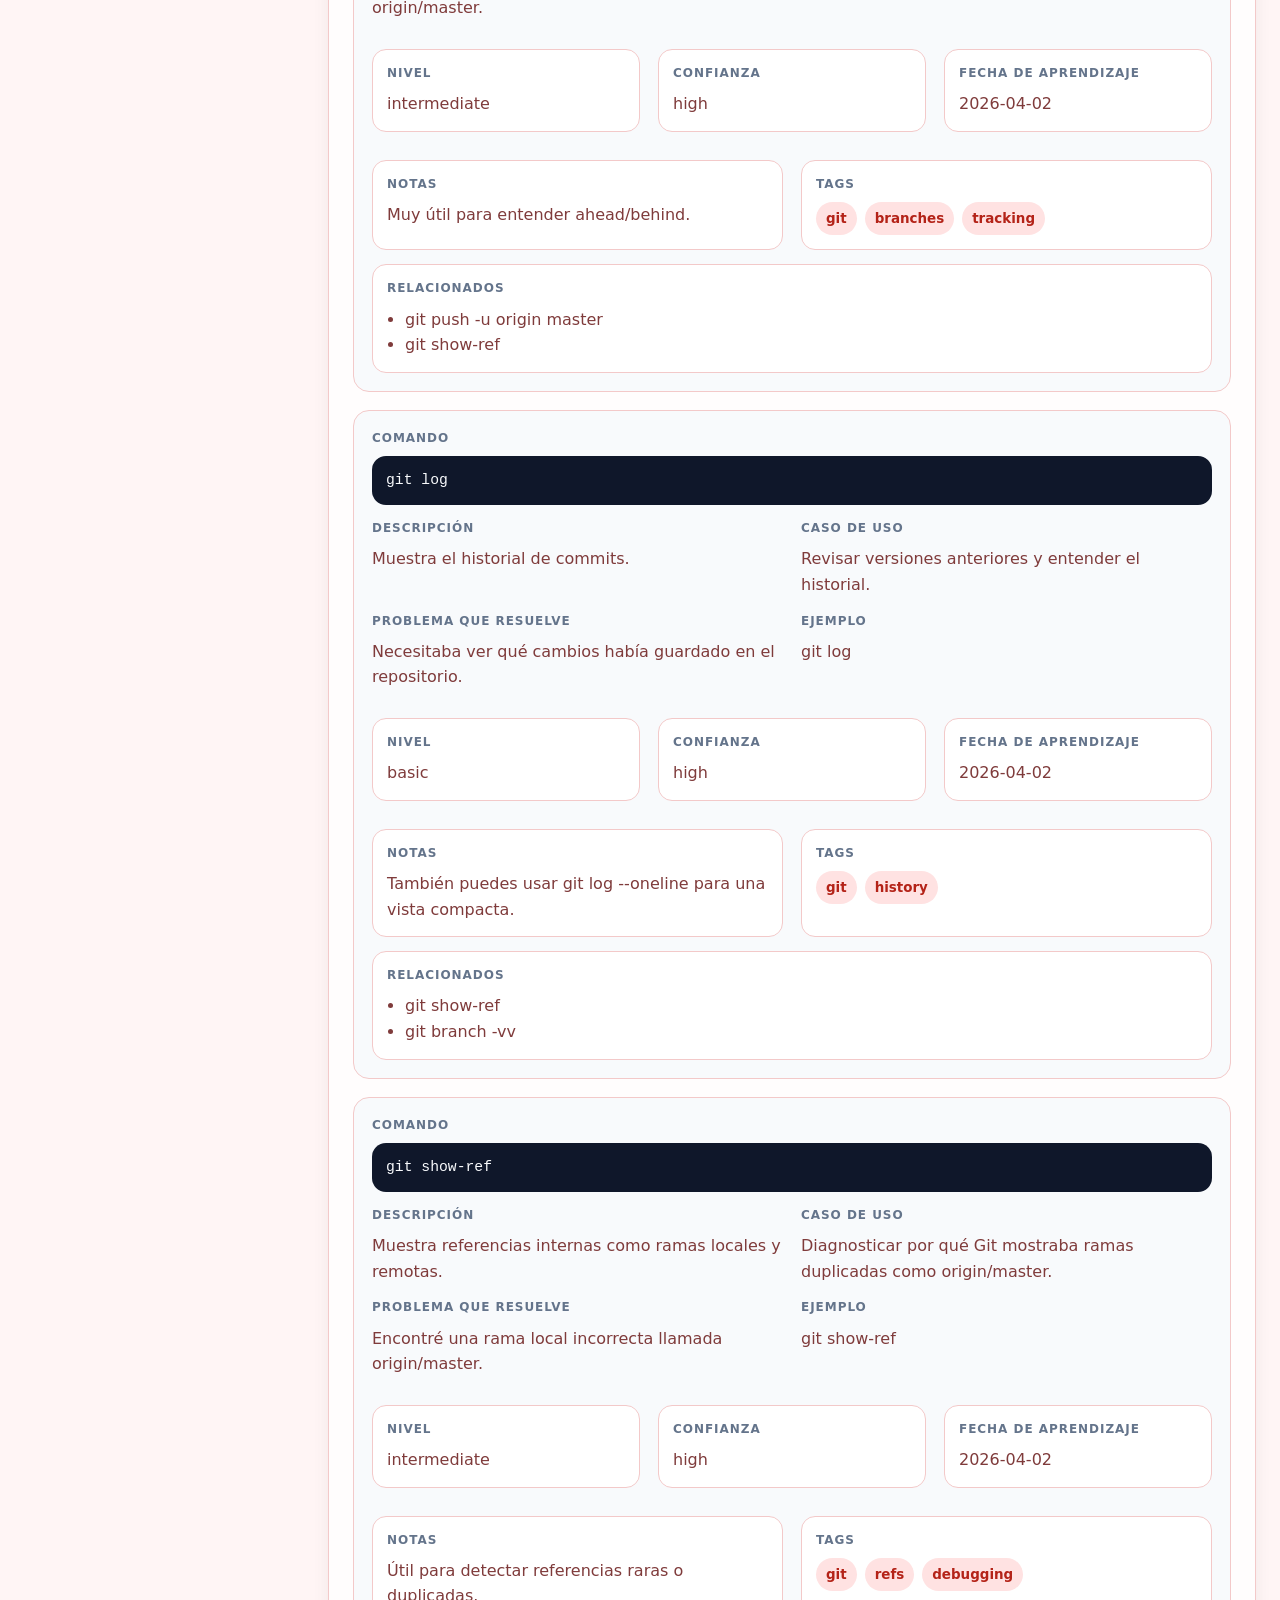
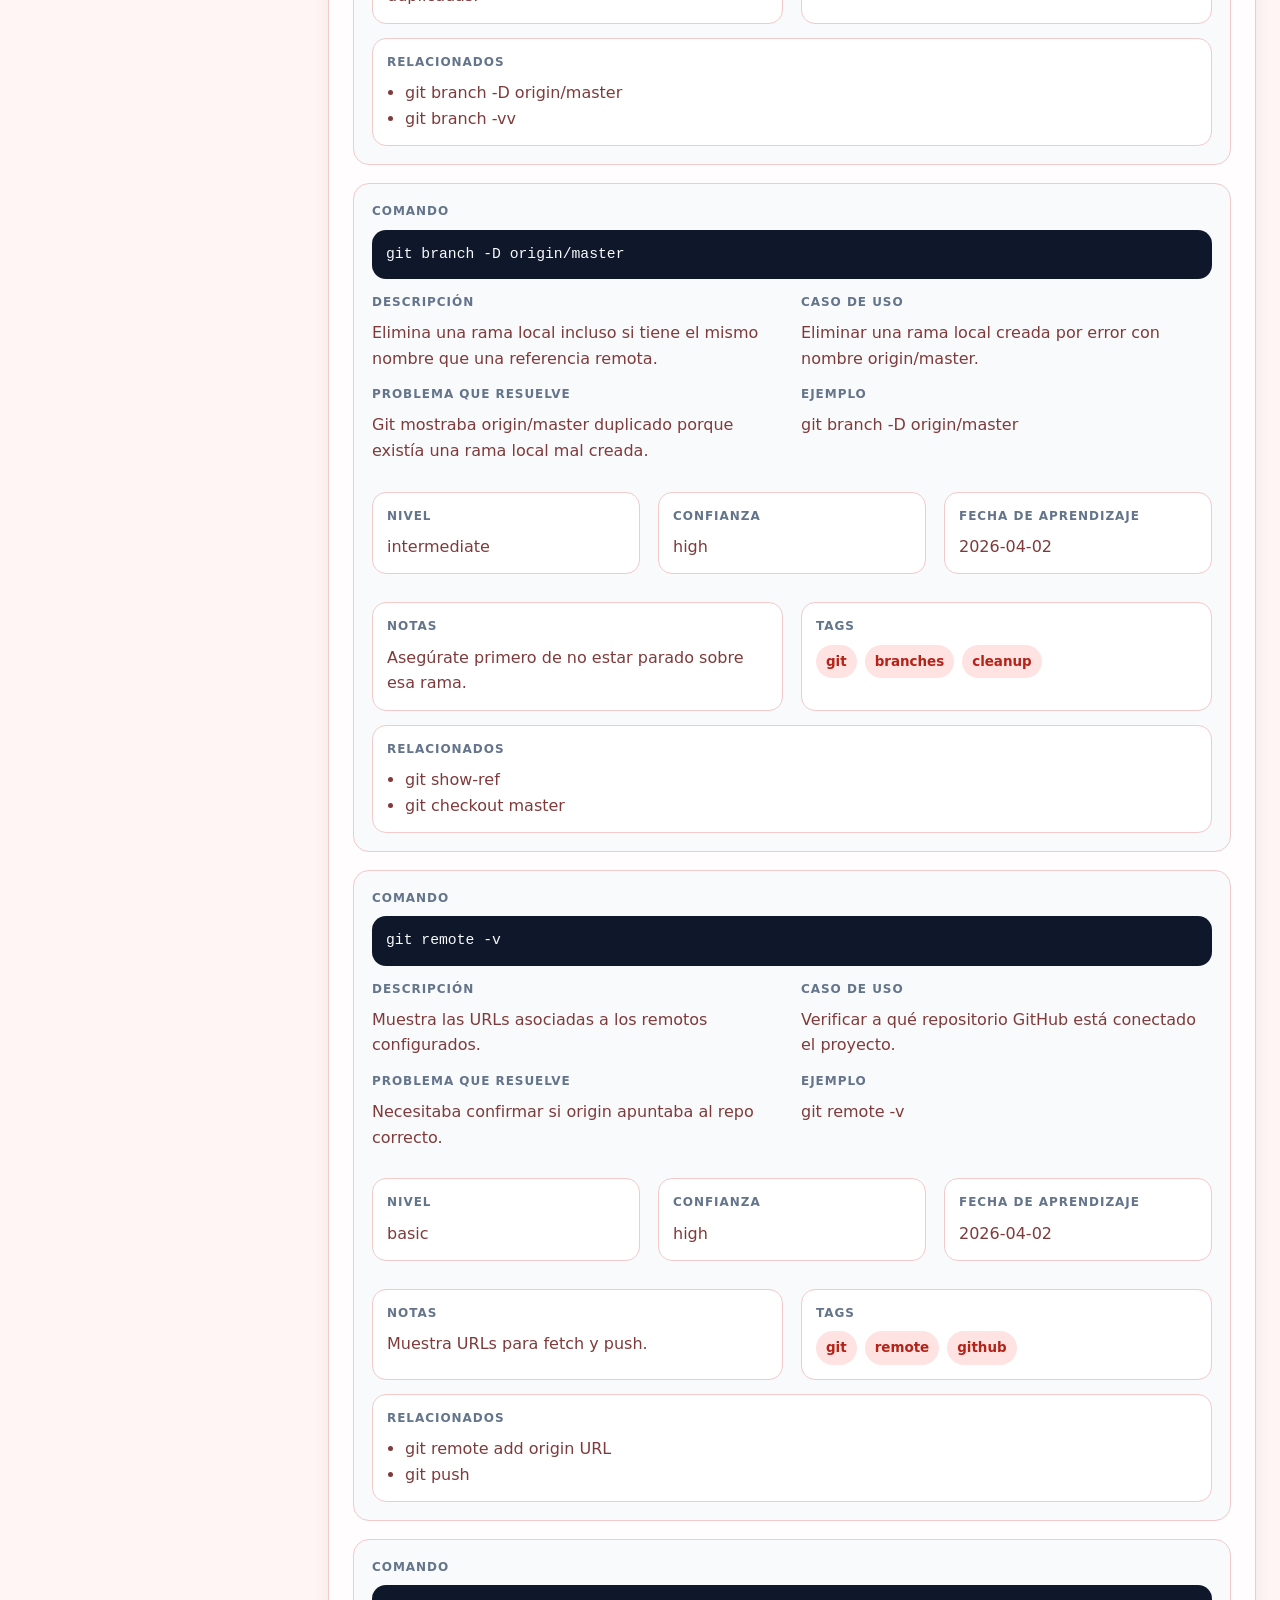
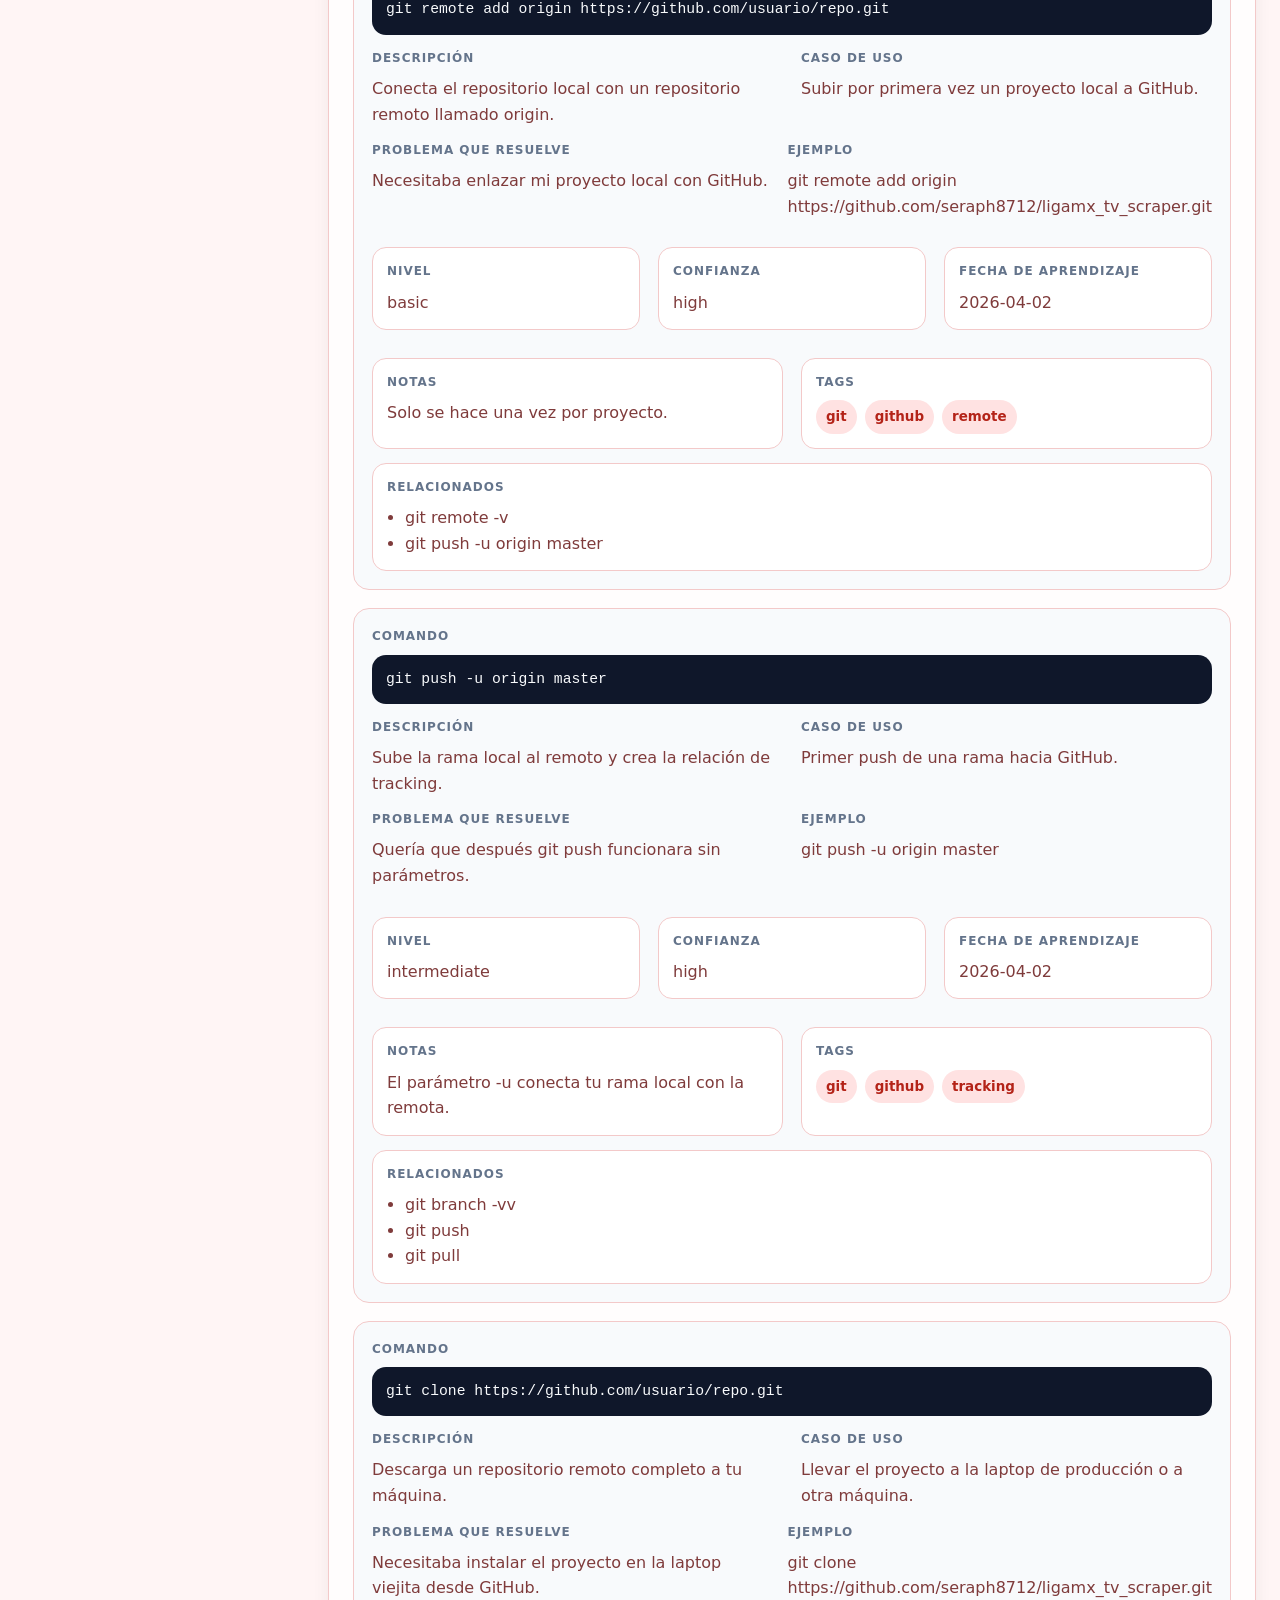
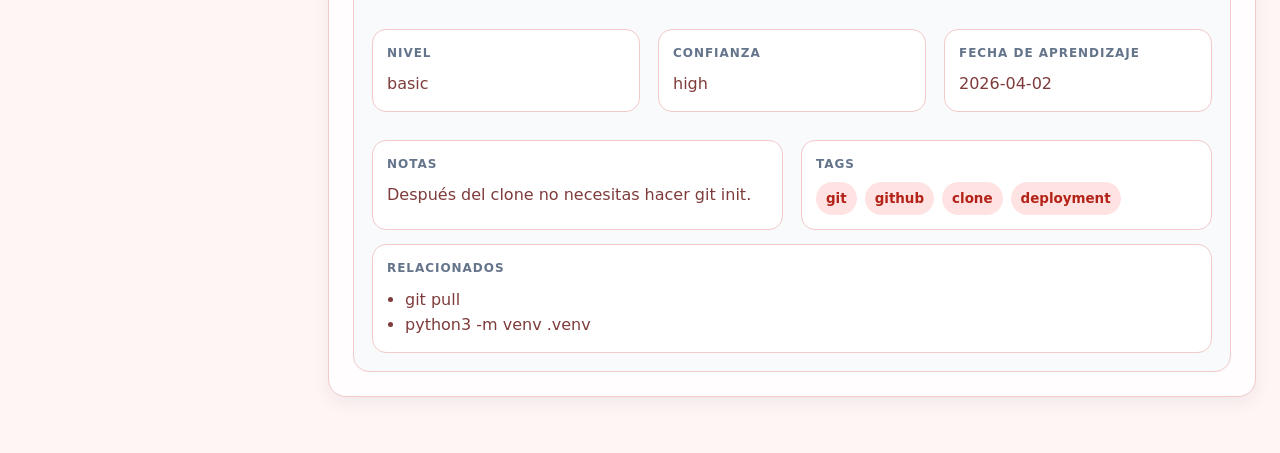
==== commit 21600158: "Se agrega nuevo contenido JSON (atajos comandos) y se corrige style para permitir ingresar saltos de" ====
--- a/output/git.html
+++ b/output/git.html
@@ -1,12 +1,15 @@
 <!DOCTYPE html>
 <html lang="es">
 <head>
+  <!-- Metadatos base y recursos compartidos por todas las páginas generadas desde esta plantilla -->
   <meta charset="UTF-8" />
   <meta name="viewport" content="width=device-width, initial-scale=1.0" />
+  <!-- Git Knowledge Base se reemplaza con el título específico de cada página -->
   <title>Git Knowledge Base</title>
   <link rel="stylesheet" href="../static/styles.css" />
 </head>
 <body class="theme-git">
+  <!-- Encabezado principal con identidad de la página y enlaces de navegación -->
   <header>
     <div class="container header-inner">
       <div>
@@ -16,6 +19,9 @@
       <div class="header-actions">
         <div class="badge">Base de conocimiento generada con Python</div>
         <nav class="page-links">
+          <!-- <a href="index.html">Inicio</a>
+<a href="linux.html">Linux</a>
+<a href="git.html" class="active">Git</a> inserta enlaces como Inicio, Linux o Git -->
           <a href="index.html">Inicio</a>
 <a href="linux.html">Linux</a>
 <a href="git.html" class="active">Git</a>
@@ -26,6 +32,7 @@
 
   <main>
     <div class="container">
+      <!-- Introducción rápida: explica uso de la base y su enfoque de crecimiento -->
       <section class="intro-grid">
         <div class="card">
           <h2 class="section-title">Cómo usar esta base</h2>
@@ -37,6 +44,7 @@
         </div>
       </section>
 
+      <!-- Filtros del lado del cliente: permiten buscar texto y filtrar por tag sin recargar la página -->
       <section class="card filters-card">
         <h2 class="section-title">Buscar y filtrar</h2>
         <div class="filters-grid">
@@ -71,6 +79,7 @@
       </section>
 
       <div class="layout">
+        <!-- Navegación lateral generada dinámicamente con las secciones disponibles -->
         <aside class="card">
           <div class="nav-title">Secciones</div>
           <nav class="nav-list">
@@ -79,6 +88,989 @@
         </aside>
 
         <div class="sections">
+          <!-- 
+            <section id="git" class="card section-card">
+              <h2 class="section-title">Git</h2>
+              <div class="items">
+                
+            <article class="item searchable-item" data-tags="git version-control" data-search="git init inicializa un repositorio git local en la carpeta actual. empezar a versionar un proyecto desde cero. necesitaba guardar historial de cambios de mi proyecto. git init solo se hace una vez al inicio del proyecto. git git version-control git status git add . git commit -m &quot;mensaje&quot; basic high">
+              <div class="label">Comando</div>
+              <pre><code>git init</code></pre>
+
+              <div class="item-grid">
+                <div>
+                  <div class="label">Descripción</div>
+                  <p>Inicializa un repositorio Git local en la carpeta actual.</p>
+                </div>
+                <div>
+                  <div class="label">Caso de uso</div>
+                  <p>Empezar a versionar un proyecto desde cero.</p>
+                </div>
+              </div>
+
+              <div class="item-grid">
+                <div>
+                  <div class="label">Problema que resuelve</div>
+                  <p>Necesitaba guardar historial de cambios de mi proyecto.</p>
+                </div>
+                <div>
+                  <div class="label">Ejemplo</div>
+                  <p class="multiline-text">git init</p>
+                </div>
+              </div>
+
+              <div class="meta-grid">
+                <div class="meta-box">
+                  <div class="label">Nivel</div>
+                  <p>basic</p>
+                </div>
+                <div class="meta-box">
+                  <div class="label">Confianza</div>
+                  <p>high</p>
+                </div>
+                <div class="meta-box">
+                  <div class="label">Fecha de aprendizaje</div>
+                  <p>2026-04-02</p>
+                </div>
+              </div>
+
+              <div class="extra-grid">
+                <div class="extra-box">
+                  <div class="label">Notas</div>
+                  <p>Solo se hace una vez al inicio del proyecto.</p>
+                </div>
+                <div class="extra-box">
+                  <div class="label">Tags</div>
+                  <div class="tags"><span class="tag">git</span><span class="tag">version-control</span></div>
+                </div>
+              </div>
+
+              <div class="related-box">
+                <div class="label">Relacionados</div>
+                <ul class="related-list">
+                  <li>git status</li><li>git add .</li><li>git commit -m &quot;mensaje&quot;</li>
+                </ul>
+              </div>
+            </article>
+            
+
+            <article class="item searchable-item" data-tags="git workflow" data-search="git status muestra el estado actual del repositorio. ver qué archivos cambiaron, cuáles están staged y cuáles no. no sabía qué cambios había pendientes. git status es uno de los comandos más usados de git. git git workflow git add . git commit -m &quot;mensaje&quot; basic high">
+              <div class="label">Comando</div>
+              <pre><code>git status</code></pre>
+
+              <div class="item-grid">
+                <div>
+                  <div class="label">Descripción</div>
+                  <p>Muestra el estado actual del repositorio.</p>
+                </div>
+                <div>
+                  <div class="label">Caso de uso</div>
+                  <p>Ver qué archivos cambiaron, cuáles están staged y cuáles no.</p>
+                </div>
+              </div>
+
+              <div class="item-grid">
+                <div>
+                  <div class="label">Problema que resuelve</div>
+                  <p>No sabía qué cambios había pendientes.</p>
+                </div>
+                <div>
+                  <div class="label">Ejemplo</div>
+                  <p class="multiline-text">git status</p>
+                </div>
+              </div>
+
+              <div class="meta-grid">
+                <div class="meta-box">
+                  <div class="label">Nivel</div>
+                  <p>basic</p>
+                </div>
+                <div class="meta-box">
+                  <div class="label">Confianza</div>
+                  <p>high</p>
+                </div>
+                <div class="meta-box">
+                  <div class="label">Fecha de aprendizaje</div>
+                  <p>2026-04-02</p>
+                </div>
+              </div>
+
+              <div class="extra-grid">
+                <div class="extra-box">
+                  <div class="label">Notas</div>
+                  <p>Es uno de los comandos más usados de Git.</p>
+                </div>
+                <div class="extra-box">
+                  <div class="label">Tags</div>
+                  <div class="tags"><span class="tag">git</span><span class="tag">workflow</span></div>
+                </div>
+              </div>
+
+              <div class="related-box">
+                <div class="label">Relacionados</div>
+                <ul class="related-list">
+                  <li>git add .</li><li>git commit -m &quot;mensaje&quot;</li>
+                </ul>
+              </div>
+            </article>
+            
+
+            <article class="item searchable-item" data-tags="git staging" data-search="git add . agrega cambios al área de preparación (staging). preparar archivos para el siguiente commit. necesitaba indicar qué cambios quería guardar. git add . respeta lo definido en .gitignore. git git staging git status git commit -m &quot;mensaje&quot; basic high">
+              <div class="label">Comando</div>
+              <pre><code>git add .</code></pre>
+
+              <div class="item-grid">
+                <div>
+                  <div class="label">Descripción</div>
+                  <p>Agrega cambios al área de preparación (staging).</p>
+                </div>
+                <div>
+                  <div class="label">Caso de uso</div>
+                  <p>Preparar archivos para el siguiente commit.</p>
+                </div>
+              </div>
+
+              <div class="item-grid">
+                <div>
+                  <div class="label">Problema que resuelve</div>
+                  <p>Necesitaba indicar qué cambios quería guardar.</p>
+                </div>
+                <div>
+                  <div class="label">Ejemplo</div>
+                  <p class="multiline-text">git add .</p>
+                </div>
+              </div>
+
+              <div class="meta-grid">
+                <div class="meta-box">
+                  <div class="label">Nivel</div>
+                  <p>basic</p>
+                </div>
+                <div class="meta-box">
+                  <div class="label">Confianza</div>
+                  <p>high</p>
+                </div>
+                <div class="meta-box">
+                  <div class="label">Fecha de aprendizaje</div>
+                  <p>2026-04-02</p>
+                </div>
+              </div>
+
+              <div class="extra-grid">
+                <div class="extra-box">
+                  <div class="label">Notas</div>
+                  <p>Respeta lo definido en .gitignore.</p>
+                </div>
+                <div class="extra-box">
+                  <div class="label">Tags</div>
+                  <div class="tags"><span class="tag">git</span><span class="tag">staging</span></div>
+                </div>
+              </div>
+
+              <div class="related-box">
+                <div class="label">Relacionados</div>
+                <ul class="related-list">
+                  <li>git status</li><li>git commit -m &quot;mensaje&quot;</li>
+                </ul>
+              </div>
+            </article>
+            
+
+            <article class="item searchable-item" data-tags="git commit workflow" data-search="git commit -m &quot;mensaje&quot; guarda una versión del proyecto con un mensaje descriptivo. registrar un bloque de cambios estable. necesitaba guardar el progreso del proyecto de forma ordenada. git commit -m &quot;versión inicial del scraper liga mx&quot; es buena práctica que el mensaje describa el cambio real. git git commit workflow git add . git log basic high">
+              <div class="label">Comando</div>
+              <pre><code>git commit -m &quot;mensaje&quot;</code></pre>
+
+              <div class="item-grid">
+                <div>
+                  <div class="label">Descripción</div>
+                  <p>Guarda una versión del proyecto con un mensaje descriptivo.</p>
+                </div>
+                <div>
+                  <div class="label">Caso de uso</div>
+                  <p>Registrar un bloque de cambios estable.</p>
+                </div>
+              </div>
+
+              <div class="item-grid">
+                <div>
+                  <div class="label">Problema que resuelve</div>
+                  <p>Necesitaba guardar el progreso del proyecto de forma ordenada.</p>
+                </div>
+                <div>
+                  <div class="label">Ejemplo</div>
+                  <p class="multiline-text">git commit -m &quot;Versión inicial del scraper Liga MX&quot;</p>
+                </div>
+              </div>
+
+              <div class="meta-grid">
+                <div class="meta-box">
+                  <div class="label">Nivel</div>
+                  <p>basic</p>
+                </div>
+                <div class="meta-box">
+                  <div class="label">Confianza</div>
+                  <p>high</p>
+                </div>
+                <div class="meta-box">
+                  <div class="label">Fecha de aprendizaje</div>
+                  <p>2026-04-02</p>
+                </div>
+              </div>
+
+              <div class="extra-grid">
+                <div class="extra-box">
+                  <div class="label">Notas</div>
+                  <p>Es buena práctica que el mensaje describa el cambio real.</p>
+                </div>
+                <div class="extra-box">
+                  <div class="label">Tags</div>
+                  <div class="tags"><span class="tag">git</span><span class="tag">commit</span><span class="tag">workflow</span></div>
+                </div>
+              </div>
+
+              <div class="related-box">
+                <div class="label">Relacionados</div>
+                <ul class="related-list">
+                  <li>git add .</li><li>git log</li>
+                </ul>
+              </div>
+            </article>
+            
+
+            <article class="item searchable-item" data-tags="git github remote" data-search="git push sube commits locales al repositorio remoto. sincronizar tus cambios con github. necesitaba respaldar y compartir mi código. git push funciona sin parámetros cuando ya existe tracking con la rama remota. git git github remote git push -u origin master git pull git branch -vv basic high">
+              <div class="label">Comando</div>
+              <pre><code>git push</code></pre>
+
+              <div class="item-grid">
+                <div>
+                  <div class="label">Descripción</div>
+                  <p>Sube commits locales al repositorio remoto.</p>
+                </div>
+                <div>
+                  <div class="label">Caso de uso</div>
+                  <p>Sincronizar tus cambios con GitHub.</p>
+                </div>
+              </div>
+
+              <div class="item-grid">
+                <div>
+                  <div class="label">Problema que resuelve</div>
+                  <p>Necesitaba respaldar y compartir mi código.</p>
+                </div>
+                <div>
+                  <div class="label">Ejemplo</div>
+                  <p class="multiline-text">git push</p>
+                </div>
+              </div>
+
+              <div class="meta-grid">
+                <div class="meta-box">
+                  <div class="label">Nivel</div>
+                  <p>basic</p>
+                </div>
+                <div class="meta-box">
+                  <div class="label">Confianza</div>
+                  <p>high</p>
+                </div>
+                <div class="meta-box">
+                  <div class="label">Fecha de aprendizaje</div>
+                  <p>2026-04-02</p>
+                </div>
+              </div>
+
+              <div class="extra-grid">
+                <div class="extra-box">
+                  <div class="label">Notas</div>
+                  <p>Funciona sin parámetros cuando ya existe tracking con la rama remota.</p>
+                </div>
+                <div class="extra-box">
+                  <div class="label">Tags</div>
+                  <div class="tags"><span class="tag">git</span><span class="tag">github</span><span class="tag">remote</span></div>
+                </div>
+              </div>
+
+              <div class="related-box">
+                <div class="label">Relacionados</div>
+                <ul class="related-list">
+                  <li>git push -u origin master</li><li>git pull</li><li>git branch -vv</li>
+                </ul>
+              </div>
+            </article>
+            
+
+            <article class="item searchable-item" data-tags="git github remote" data-search="git remote add origin https://linkderepositorio para agregar una conexión de mi repositorio local hacia un repositorio remoto conectar tu repositorio local con uno remoto necesitaba conectar mi repositorio local a github git remote add origin https://github.com/seraph8712/base_conocimiento_linux tuve que colocar mi usuario y un token asignado en github para hacer la conexión git git github remote git push -u origin master git pull git branch -vv basic high">
+              <div class="label">Comando</div>
+              <pre><code>git remote add origin https://linkderepositorio</code></pre>
+
+              <div class="item-grid">
+                <div>
+                  <div class="label">Descripción</div>
+                  <p>Para agregar una conexión de mi repositorio local hacia un repositorio remoto</p>
+                </div>
+                <div>
+                  <div class="label">Caso de uso</div>
+                  <p>Conectar tu repositorio local con uno remoto</p>
+                </div>
+              </div>
+
+              <div class="item-grid">
+                <div>
+                  <div class="label">Problema que resuelve</div>
+                  <p>Necesitaba conectar mi repositorio local a github</p>
+                </div>
+                <div>
+                  <div class="label">Ejemplo</div>
+                  <p class="multiline-text">git remote add origin https://github.com/seraph8712/Base_Conocimiento_Linux</p>
+                </div>
+              </div>
+
+              <div class="meta-grid">
+                <div class="meta-box">
+                  <div class="label">Nivel</div>
+                  <p>basic</p>
+                </div>
+                <div class="meta-box">
+                  <div class="label">Confianza</div>
+                  <p>high</p>
+                </div>
+                <div class="meta-box">
+                  <div class="label">Fecha de aprendizaje</div>
+                  <p>2026-04-02</p>
+                </div>
+              </div>
+
+              <div class="extra-grid">
+                <div class="extra-box">
+                  <div class="label">Notas</div>
+                  <p>Tuve que colocar mi usuario y un token asignado en github para hacer la conexión</p>
+                </div>
+                <div class="extra-box">
+                  <div class="label">Tags</div>
+                  <div class="tags"><span class="tag">git</span><span class="tag">github</span><span class="tag">remote</span></div>
+                </div>
+              </div>
+
+              <div class="related-box">
+                <div class="label">Relacionados</div>
+                <ul class="related-list">
+                  <li>git push -u origin master</li><li>git pull</li><li>git branch -vv</li>
+                </ul>
+              </div>
+            </article>
+            
+
+            <article class="item searchable-item" data-tags="git github remote" data-search="git pull descarga cambios del remoto y los integra a tu rama local. actualizar el proyecto en la laptop de producción. necesitaba traer la última versión de github al servidor. git pull equivale conceptualmente a fetch + merge. git git github remote git fetch git push basic high">
+              <div class="label">Comando</div>
+              <pre><code>git pull</code></pre>
+
+              <div class="item-grid">
+                <div>
+                  <div class="label">Descripción</div>
+                  <p>Descarga cambios del remoto y los integra a tu rama local.</p>
+                </div>
+                <div>
+                  <div class="label">Caso de uso</div>
+                  <p>Actualizar el proyecto en la laptop de producción.</p>
+                </div>
+              </div>
+
+              <div class="item-grid">
+                <div>
+                  <div class="label">Problema que resuelve</div>
+                  <p>Necesitaba traer la última versión de GitHub al servidor.</p>
+                </div>
+                <div>
+                  <div class="label">Ejemplo</div>
+                  <p class="multiline-text">git pull</p>
+                </div>
+              </div>
+
+              <div class="meta-grid">
+                <div class="meta-box">
+                  <div class="label">Nivel</div>
+                  <p>basic</p>
+                </div>
+                <div class="meta-box">
+                  <div class="label">Confianza</div>
+                  <p>high</p>
+                </div>
+                <div class="meta-box">
+                  <div class="label">Fecha de aprendizaje</div>
+                  <p>2026-04-02</p>
+                </div>
+              </div>
+
+              <div class="extra-grid">
+                <div class="extra-box">
+                  <div class="label">Notas</div>
+                  <p>Equivale conceptualmente a fetch + merge.</p>
+                </div>
+                <div class="extra-box">
+                  <div class="label">Tags</div>
+                  <div class="tags"><span class="tag">git</span><span class="tag">github</span><span class="tag">remote</span></div>
+                </div>
+              </div>
+
+              <div class="related-box">
+                <div class="label">Relacionados</div>
+                <ul class="related-list">
+                  <li>git fetch</li><li>git push</li>
+                </ul>
+              </div>
+            </article>
+            
+
+            <article class="item searchable-item" data-tags="git remote sync" data-search="git fetch descarga información del remoto sin mezclarla automáticamente con tu rama local. revisar cambios remotos antes de integrarlos. quería tener más control antes de actualizar el código local. git fetch es más seguro que pull cuando quieres revisar qué cambió. git git remote sync git pull git log git branch -vv intermediate high">
+              <div class="label">Comando</div>
+              <pre><code>git fetch</code></pre>
+
+              <div class="item-grid">
+                <div>
+                  <div class="label">Descripción</div>
+                  <p>Descarga información del remoto sin mezclarla automáticamente con tu rama local.</p>
+                </div>
+                <div>
+                  <div class="label">Caso de uso</div>
+                  <p>Revisar cambios remotos antes de integrarlos.</p>
+                </div>
+              </div>
+
+              <div class="item-grid">
+                <div>
+                  <div class="label">Problema que resuelve</div>
+                  <p>Quería tener más control antes de actualizar el código local.</p>
+                </div>
+                <div>
+                  <div class="label">Ejemplo</div>
+                  <p class="multiline-text">git fetch</p>
+                </div>
+              </div>
+
+              <div class="meta-grid">
+                <div class="meta-box">
+                  <div class="label">Nivel</div>
+                  <p>intermediate</p>
+                </div>
+                <div class="meta-box">
+                  <div class="label">Confianza</div>
+                  <p>high</p>
+                </div>
+                <div class="meta-box">
+                  <div class="label">Fecha de aprendizaje</div>
+                  <p>2026-04-02</p>
+                </div>
+              </div>
+
+              <div class="extra-grid">
+                <div class="extra-box">
+                  <div class="label">Notas</div>
+                  <p>Es más seguro que pull cuando quieres revisar qué cambió.</p>
+                </div>
+                <div class="extra-box">
+                  <div class="label">Tags</div>
+                  <div class="tags"><span class="tag">git</span><span class="tag">remote</span><span class="tag">sync</span></div>
+                </div>
+              </div>
+
+              <div class="related-box">
+                <div class="label">Relacionados</div>
+                <ul class="related-list">
+                  <li>git pull</li><li>git log</li><li>git branch -vv</li>
+                </ul>
+              </div>
+            </article>
+            
+
+            <article class="item searchable-item" data-tags="git branches tracking" data-search="git branch -vv muestra ramas locales y qué rama remota siguen. entender el tracking entre tu rama local y el remoto. quería entender qué rama local seguía a origin/master. git branch -vv muy útil para entender ahead/behind. git git branches tracking git push -u origin master git show-ref intermediate high">
+              <div class="label">Comando</div>
+              <pre><code>git branch -vv</code></pre>
+
+              <div class="item-grid">
+                <div>
+                  <div class="label">Descripción</div>
+                  <p>Muestra ramas locales y qué rama remota siguen.</p>
+                </div>
+                <div>
+                  <div class="label">Caso de uso</div>
+                  <p>Entender el tracking entre tu rama local y el remoto.</p>
+                </div>
+              </div>
+
+              <div class="item-grid">
+                <div>
+                  <div class="label">Problema que resuelve</div>
+                  <p>Quería entender qué rama local seguía a origin/master.</p>
+                </div>
+                <div>
+                  <div class="label">Ejemplo</div>
+                  <p class="multiline-text">git branch -vv</p>
+                </div>
+              </div>
+
+              <div class="meta-grid">
+                <div class="meta-box">
+                  <div class="label">Nivel</div>
+                  <p>intermediate</p>
+                </div>
+                <div class="meta-box">
+                  <div class="label">Confianza</div>
+                  <p>high</p>
+                </div>
+                <div class="meta-box">
+                  <div class="label">Fecha de aprendizaje</div>
+                  <p>2026-04-02</p>
+                </div>
+              </div>
+
+              <div class="extra-grid">
+                <div class="extra-box">
+                  <div class="label">Notas</div>
+                  <p>Muy útil para entender ahead/behind.</p>
+                </div>
+                <div class="extra-box">
+                  <div class="label">Tags</div>
+                  <div class="tags"><span class="tag">git</span><span class="tag">branches</span><span class="tag">tracking</span></div>
+                </div>
+              </div>
+
+              <div class="related-box">
+                <div class="label">Relacionados</div>
+                <ul class="related-list">
+                  <li>git push -u origin master</li><li>git show-ref</li>
+                </ul>
+              </div>
+            </article>
+            
+
+            <article class="item searchable-item" data-tags="git history" data-search="git log muestra el historial de commits. revisar versiones anteriores y entender el historial. necesitaba ver qué cambios había guardado en el repositorio. git log también puedes usar git log --oneline para una vista compacta. git git history git show-ref git branch -vv basic high">
+              <div class="label">Comando</div>
+              <pre><code>git log</code></pre>
+
+              <div class="item-grid">
+                <div>
+                  <div class="label">Descripción</div>
+                  <p>Muestra el historial de commits.</p>
+                </div>
+                <div>
+                  <div class="label">Caso de uso</div>
+                  <p>Revisar versiones anteriores y entender el historial.</p>
+                </div>
+              </div>
+
+              <div class="item-grid">
+                <div>
+                  <div class="label">Problema que resuelve</div>
+                  <p>Necesitaba ver qué cambios había guardado en el repositorio.</p>
+                </div>
+                <div>
+                  <div class="label">Ejemplo</div>
+                  <p class="multiline-text">git log</p>
+                </div>
+              </div>
+
+              <div class="meta-grid">
+                <div class="meta-box">
+                  <div class="label">Nivel</div>
+                  <p>basic</p>
+                </div>
+                <div class="meta-box">
+                  <div class="label">Confianza</div>
+                  <p>high</p>
+                </div>
+                <div class="meta-box">
+                  <div class="label">Fecha de aprendizaje</div>
+                  <p>2026-04-02</p>
+                </div>
+              </div>
+
+              <div class="extra-grid">
+                <div class="extra-box">
+                  <div class="label">Notas</div>
+                  <p>También puedes usar git log --oneline para una vista compacta.</p>
+                </div>
+                <div class="extra-box">
+                  <div class="label">Tags</div>
+                  <div class="tags"><span class="tag">git</span><span class="tag">history</span></div>
+                </div>
+              </div>
+
+              <div class="related-box">
+                <div class="label">Relacionados</div>
+                <ul class="related-list">
+                  <li>git show-ref</li><li>git branch -vv</li>
+                </ul>
+              </div>
+            </article>
+            
+
+            <article class="item searchable-item" data-tags="git refs debugging" data-search="git show-ref muestra referencias internas como ramas locales y remotas. diagnosticar por qué git mostraba ramas duplicadas como origin/master. encontré una rama local incorrecta llamada origin/master. git show-ref útil para detectar referencias raras o duplicadas. git git refs debugging git branch -d origin/master git branch -vv intermediate high">
+              <div class="label">Comando</div>
+              <pre><code>git show-ref</code></pre>
+
+              <div class="item-grid">
+                <div>
+                  <div class="label">Descripción</div>
+                  <p>Muestra referencias internas como ramas locales y remotas.</p>
+                </div>
+                <div>
+                  <div class="label">Caso de uso</div>
+                  <p>Diagnosticar por qué Git mostraba ramas duplicadas como origin/master.</p>
+                </div>
+              </div>
+
+              <div class="item-grid">
+                <div>
+                  <div class="label">Problema que resuelve</div>
+                  <p>Encontré una rama local incorrecta llamada origin/master.</p>
+                </div>
+                <div>
+                  <div class="label">Ejemplo</div>
+                  <p class="multiline-text">git show-ref</p>
+                </div>
+              </div>
+
+              <div class="meta-grid">
+                <div class="meta-box">
+                  <div class="label">Nivel</div>
+                  <p>intermediate</p>
+                </div>
+                <div class="meta-box">
+                  <div class="label">Confianza</div>
+                  <p>high</p>
+                </div>
+                <div class="meta-box">
+                  <div class="label">Fecha de aprendizaje</div>
+                  <p>2026-04-02</p>
+                </div>
+              </div>
+
+              <div class="extra-grid">
+                <div class="extra-box">
+                  <div class="label">Notas</div>
+                  <p>Útil para detectar referencias raras o duplicadas.</p>
+                </div>
+                <div class="extra-box">
+                  <div class="label">Tags</div>
+                  <div class="tags"><span class="tag">git</span><span class="tag">refs</span><span class="tag">debugging</span></div>
+                </div>
+              </div>
+
+              <div class="related-box">
+                <div class="label">Relacionados</div>
+                <ul class="related-list">
+                  <li>git branch -D origin/master</li><li>git branch -vv</li>
+                </ul>
+              </div>
+            </article>
+            
+
+            <article class="item searchable-item" data-tags="git branches cleanup" data-search="git branch -d origin/master elimina una rama local incluso si tiene el mismo nombre que una referencia remota. eliminar una rama local creada por error con nombre origin/master. git mostraba origin/master duplicado porque existía una rama local mal creada. git branch -d origin/master asegúrate primero de no estar parado sobre esa rama. git git branches cleanup git show-ref git checkout master intermediate high">
+              <div class="label">Comando</div>
+              <pre><code>git branch -D origin/master</code></pre>
+
+              <div class="item-grid">
+                <div>
+                  <div class="label">Descripción</div>
+                  <p>Elimina una rama local incluso si tiene el mismo nombre que una referencia remota.</p>
+                </div>
+                <div>
+                  <div class="label">Caso de uso</div>
+                  <p>Eliminar una rama local creada por error con nombre origin/master.</p>
+                </div>
+              </div>
+
+              <div class="item-grid">
+                <div>
+                  <div class="label">Problema que resuelve</div>
+                  <p>Git mostraba origin/master duplicado porque existía una rama local mal creada.</p>
+                </div>
+                <div>
+                  <div class="label">Ejemplo</div>
+                  <p class="multiline-text">git branch -D origin/master</p>
+                </div>
+              </div>
+
+              <div class="meta-grid">
+                <div class="meta-box">
+                  <div class="label">Nivel</div>
+                  <p>intermediate</p>
+                </div>
+                <div class="meta-box">
+                  <div class="label">Confianza</div>
+                  <p>high</p>
+                </div>
+                <div class="meta-box">
+                  <div class="label">Fecha de aprendizaje</div>
+                  <p>2026-04-02</p>
+                </div>
+              </div>
+
+              <div class="extra-grid">
+                <div class="extra-box">
+                  <div class="label">Notas</div>
+                  <p>Asegúrate primero de no estar parado sobre esa rama.</p>
+                </div>
+                <div class="extra-box">
+                  <div class="label">Tags</div>
+                  <div class="tags"><span class="tag">git</span><span class="tag">branches</span><span class="tag">cleanup</span></div>
+                </div>
+              </div>
+
+              <div class="related-box">
+                <div class="label">Relacionados</div>
+                <ul class="related-list">
+                  <li>git show-ref</li><li>git checkout master</li>
+                </ul>
+              </div>
+            </article>
+            
+
+            <article class="item searchable-item" data-tags="git remote github" data-search="git remote -v muestra las urls asociadas a los remotos configurados. verificar a qué repositorio github está conectado el proyecto. necesitaba confirmar si origin apuntaba al repo correcto. git remote -v muestra urls para fetch y push. git git remote github git remote add origin url git push basic high">
+              <div class="label">Comando</div>
+              <pre><code>git remote -v</code></pre>
+
+              <div class="item-grid">
+                <div>
+                  <div class="label">Descripción</div>
+                  <p>Muestra las URLs asociadas a los remotos configurados.</p>
+                </div>
+                <div>
+                  <div class="label">Caso de uso</div>
+                  <p>Verificar a qué repositorio GitHub está conectado el proyecto.</p>
+                </div>
+              </div>
+
+              <div class="item-grid">
+                <div>
+                  <div class="label">Problema que resuelve</div>
+                  <p>Necesitaba confirmar si origin apuntaba al repo correcto.</p>
+                </div>
+                <div>
+                  <div class="label">Ejemplo</div>
+                  <p class="multiline-text">git remote -v</p>
+                </div>
+              </div>
+
+              <div class="meta-grid">
+                <div class="meta-box">
+                  <div class="label">Nivel</div>
+                  <p>basic</p>
+                </div>
+                <div class="meta-box">
+                  <div class="label">Confianza</div>
+                  <p>high</p>
+                </div>
+                <div class="meta-box">
+                  <div class="label">Fecha de aprendizaje</div>
+                  <p>2026-04-02</p>
+                </div>
+              </div>
+
+              <div class="extra-grid">
+                <div class="extra-box">
+                  <div class="label">Notas</div>
+                  <p>Muestra URLs para fetch y push.</p>
+                </div>
+                <div class="extra-box">
+                  <div class="label">Tags</div>
+                  <div class="tags"><span class="tag">git</span><span class="tag">remote</span><span class="tag">github</span></div>
+                </div>
+              </div>
+
+              <div class="related-box">
+                <div class="label">Relacionados</div>
+                <ul class="related-list">
+                  <li>git remote add origin URL</li><li>git push</li>
+                </ul>
+              </div>
+            </article>
+            
+
+            <article class="item searchable-item" data-tags="git github remote" data-search="git remote add origin https://github.com/usuario/repo.git conecta el repositorio local con un repositorio remoto llamado origin. subir por primera vez un proyecto local a github. necesitaba enlazar mi proyecto local con github. git remote add origin https://github.com/seraph8712/ligamx_tv_scraper.git solo se hace una vez por proyecto. git git github remote git remote -v git push -u origin master basic high">
+              <div class="label">Comando</div>
+              <pre><code>git remote add origin https://github.com/usuario/repo.git</code></pre>
+
+              <div class="item-grid">
+                <div>
+                  <div class="label">Descripción</div>
+                  <p>Conecta el repositorio local con un repositorio remoto llamado origin.</p>
+                </div>
+                <div>
+                  <div class="label">Caso de uso</div>
+                  <p>Subir por primera vez un proyecto local a GitHub.</p>
+                </div>
+              </div>
+
+              <div class="item-grid">
+                <div>
+                  <div class="label">Problema que resuelve</div>
+                  <p>Necesitaba enlazar mi proyecto local con GitHub.</p>
+                </div>
+                <div>
+                  <div class="label">Ejemplo</div>
+                  <p class="multiline-text">git remote add origin https://github.com/seraph8712/ligamx_tv_scraper.git</p>
+                </div>
+              </div>
+
+              <div class="meta-grid">
+                <div class="meta-box">
+                  <div class="label">Nivel</div>
+                  <p>basic</p>
+                </div>
+                <div class="meta-box">
+                  <div class="label">Confianza</div>
+                  <p>high</p>
+                </div>
+                <div class="meta-box">
+                  <div class="label">Fecha de aprendizaje</div>
+                  <p>2026-04-02</p>
+                </div>
+              </div>
+
+              <div class="extra-grid">
+                <div class="extra-box">
+                  <div class="label">Notas</div>
+                  <p>Solo se hace una vez por proyecto.</p>
+                </div>
+                <div class="extra-box">
+                  <div class="label">Tags</div>
+                  <div class="tags"><span class="tag">git</span><span class="tag">github</span><span class="tag">remote</span></div>
+                </div>
+              </div>
+
+              <div class="related-box">
+                <div class="label">Relacionados</div>
+                <ul class="related-list">
+                  <li>git remote -v</li><li>git push -u origin master</li>
+                </ul>
+              </div>
+            </article>
+            
+
+            <article class="item searchable-item" data-tags="git github tracking" data-search="git push -u origin master sube la rama local al remoto y crea la relación de tracking. primer push de una rama hacia github. quería que después git push funcionara sin parámetros. git push -u origin master el parámetro -u conecta tu rama local con la remota. git git github tracking git branch -vv git push git pull intermediate high">
+              <div class="label">Comando</div>
+              <pre><code>git push -u origin master</code></pre>
+
+              <div class="item-grid">
+                <div>
+                  <div class="label">Descripción</div>
+                  <p>Sube la rama local al remoto y crea la relación de tracking.</p>
+                </div>
+                <div>
+                  <div class="label">Caso de uso</div>
+                  <p>Primer push de una rama hacia GitHub.</p>
+                </div>
+              </div>
+
+              <div class="item-grid">
+                <div>
+                  <div class="label">Problema que resuelve</div>
+                  <p>Quería que después git push funcionara sin parámetros.</p>
+                </div>
+                <div>
+                  <div class="label">Ejemplo</div>
+                  <p class="multiline-text">git push -u origin master</p>
+                </div>
+              </div>
+
+              <div class="meta-grid">
+                <div class="meta-box">
+                  <div class="label">Nivel</div>
+                  <p>intermediate</p>
+                </div>
+                <div class="meta-box">
+                  <div class="label">Confianza</div>
+                  <p>high</p>
+                </div>
+                <div class="meta-box">
+                  <div class="label">Fecha de aprendizaje</div>
+                  <p>2026-04-02</p>
+                </div>
+              </div>
+
+              <div class="extra-grid">
+                <div class="extra-box">
+                  <div class="label">Notas</div>
+                  <p>El parámetro -u conecta tu rama local con la remota.</p>
+                </div>
+                <div class="extra-box">
+                  <div class="label">Tags</div>
+                  <div class="tags"><span class="tag">git</span><span class="tag">github</span><span class="tag">tracking</span></div>
+                </div>
+              </div>
+
+              <div class="related-box">
+                <div class="label">Relacionados</div>
+                <ul class="related-list">
+                  <li>git branch -vv</li><li>git push</li><li>git pull</li>
+                </ul>
+              </div>
+            </article>
+            
+
+            <article class="item searchable-item" data-tags="git github clone deployment" data-search="git clone https://github.com/usuario/repo.git descarga un repositorio remoto completo a tu máquina. llevar el proyecto a la laptop de producción o a otra máquina. necesitaba instalar el proyecto en la laptop viejita desde github. git clone https://github.com/seraph8712/ligamx_tv_scraper.git después del clone no necesitas hacer git init. git git github clone deployment git pull python3 -m venv .venv basic high">
+              <div class="label">Comando</div>
+              <pre><code>git clone https://github.com/usuario/repo.git</code></pre>
+
+              <div class="item-grid">
+                <div>
+                  <div class="label">Descripción</div>
+                  <p>Descarga un repositorio remoto completo a tu máquina.</p>
+                </div>
+                <div>
+                  <div class="label">Caso de uso</div>
+                  <p>Llevar el proyecto a la laptop de producción o a otra máquina.</p>
+                </div>
+              </div>
+
+              <div class="item-grid">
+                <div>
+                  <div class="label">Problema que resuelve</div>
+                  <p>Necesitaba instalar el proyecto en la laptop viejita desde GitHub.</p>
+                </div>
+                <div>
+                  <div class="label">Ejemplo</div>
+                  <p class="multiline-text">git clone https://github.com/seraph8712/ligamx_tv_scraper.git</p>
+                </div>
+              </div>
+
+              <div class="meta-grid">
+                <div class="meta-box">
+                  <div class="label">Nivel</div>
+                  <p>basic</p>
+                </div>
+                <div class="meta-box">
+                  <div class="label">Confianza</div>
+                  <p>high</p>
+                </div>
+                <div class="meta-box">
+                  <div class="label">Fecha de aprendizaje</div>
+                  <p>2026-04-02</p>
+                </div>
+              </div>
+
+              <div class="extra-grid">
+                <div class="extra-box">
+                  <div class="label">Notas</div>
+                  <p>Después del clone no necesitas hacer git init.</p>
+                </div>
+                <div class="extra-box">
+                  <div class="label">Tags</div>
+                  <div class="tags"><span class="tag">git</span><span class="tag">github</span><span class="tag">clone</span><span class="tag">deployment</span></div>
+                </div>
+              </div>
+
+              <div class="related-box">
+                <div class="label">Relacionados</div>
+                <ul class="related-list">
+                  <li>git pull</li><li>python3 -m venv .venv</li>
+                </ul>
+              </div>
+            </article>
+            
+              </div>
+            </section>
+             inserta el contenido completo de cada bloque temático -->
           
             <section id="git" class="card section-card">
               <h2 class="section-title">Git</h2>
@@ -106,7 +1098,7 @@
                 </div>
                 <div>
                   <div class="label">Ejemplo</div>
-                  <p>git init</p>
+                  <p class="multiline-text">git init</p>
                 </div>
               </div>
 
@@ -167,7 +1159,7 @@
                 </div>
                 <div>
                   <div class="label">Ejemplo</div>
-                  <p>git status</p>
+                  <p class="multiline-text">git status</p>
                 </div>
               </div>
 
@@ -228,7 +1220,7 @@
                 </div>
                 <div>
                   <div class="label">Ejemplo</div>
-                  <p>git add .</p>
+                  <p class="multiline-text">git add .</p>
                 </div>
               </div>
 
@@ -289,7 +1281,7 @@
                 </div>
                 <div>
                   <div class="label">Ejemplo</div>
-                  <p>git commit -m &quot;Versión inicial del scraper Liga MX&quot;</p>
+                  <p class="multiline-text">git commit -m &quot;Versión inicial del scraper Liga MX&quot;</p>
                 </div>
               </div>
 
@@ -350,7 +1342,7 @@
                 </div>
                 <div>
                   <div class="label">Ejemplo</div>
-                  <p>git push</p>
+                  <p class="multiline-text">git push</p>
                 </div>
               </div>
 
@@ -411,7 +1403,7 @@
                 </div>
                 <div>
                   <div class="label">Ejemplo</div>
-                  <p>git remote add origin https://github.com/seraph8712/Base_Conocimiento_Linux</p>
+                  <p class="multiline-text">git remote add origin https://github.com/seraph8712/Base_Conocimiento_Linux</p>
                 </div>
               </div>
 
@@ -472,7 +1464,7 @@
                 </div>
                 <div>
                   <div class="label">Ejemplo</div>
-                  <p>git pull</p>
+                  <p class="multiline-text">git pull</p>
                 </div>
               </div>
 
@@ -533,7 +1525,7 @@
                 </div>
                 <div>
                   <div class="label">Ejemplo</div>
-                  <p>git fetch</p>
+                  <p class="multiline-text">git fetch</p>
                 </div>
               </div>
 
@@ -594,7 +1586,7 @@
                 </div>
                 <div>
                   <div class="label">Ejemplo</div>
-                  <p>git branch -vv</p>
+                  <p class="multiline-text">git branch -vv</p>
                 </div>
               </div>
 
@@ -655,7 +1647,7 @@
                 </div>
                 <div>
                   <div class="label">Ejemplo</div>
-                  <p>git log</p>
+                  <p class="multiline-text">git log</p>
                 </div>
               </div>
 
@@ -716,7 +1708,7 @@
                 </div>
                 <div>
                   <div class="label">Ejemplo</div>
-                  <p>git show-ref</p>
+                  <p class="multiline-text">git show-ref</p>
                 </div>
               </div>
 
@@ -777,7 +1769,7 @@
                 </div>
                 <div>
                   <div class="label">Ejemplo</div>
-                  <p>git branch -D origin/master</p>
+                  <p class="multiline-text">git branch -D origin/master</p>
                 </div>
               </div>
 
@@ -838,7 +1830,7 @@
                 </div>
                 <div>
                   <div class="label">Ejemplo</div>
-                  <p>git remote -v</p>
+                  <p class="multiline-text">git remote -v</p>
                 </div>
               </div>
 
@@ -899,7 +1891,7 @@
                 </div>
                 <div>
                   <div class="label">Ejemplo</div>
-                  <p>git remote add origin https://github.com/seraph8712/ligamx_tv_scraper.git</p>
+                  <p class="multiline-text">git remote add origin https://github.com/seraph8712/ligamx_tv_scraper.git</p>
                 </div>
               </div>
 
@@ -960,7 +1952,7 @@
                 </div>
                 <div>
                   <div class="label">Ejemplo</div>
-                  <p>git push -u origin master</p>
+                  <p class="multiline-text">git push -u origin master</p>
                 </div>
               </div>
 
@@ -1021,7 +2013,7 @@
                 </div>
                 <div>
                   <div class="label">Ejemplo</div>
-                  <p>git clone https://github.com/seraph8712/ligamx_tv_scraper.git</p>
+                  <p class="multiline-text">git clone https://github.com/seraph8712/ligamx_tv_scraper.git</p>
                 </div>
               </div>
 
@@ -1068,11 +2060,13 @@
   </main>
 
   <script>
+    // Referencias a los controles de filtro y a todos los elementos que se pueden buscar.
     const searchInput = document.getElementById("searchInput");
     const tagFilter = document.getElementById("tagFilter");
     const resultsInfo = document.getElementById("resultsInfo");
     const items = Array.from(document.querySelectorAll(".searchable-item"));
 
+    // Aplica ambos filtros: texto libre y tag.
     function updateFilters() {
       const searchText = searchInput.value.trim().toLowerCase();
       const selectedTag = tagFilter.value.trim().toLowerCase();
@@ -1080,6 +2074,7 @@
       let visibleCount = 0;
 
       items.forEach((item) => {
+        // Cada entrada expone texto e tags en data-* para evitar lógica compleja en el DOM.
         const itemSearch = item.dataset.search || "";
         const itemTags = item.dataset.tags || "";
 
@@ -1095,6 +2090,7 @@
         }
       });
 
+      // Actualiza el mensaje inferior para indicar cuántos resultados siguen visibles.
       if (!searchText && !selectedTag) {
         resultsInfo.textContent = `Mostrando todas las entradas (${visibleCount}).`;
       } else {
@@ -1102,9 +2098,11 @@
       }
     }
 
+    // Escucha cambios en los controles para refrescar el listado en tiempo real.
     searchInput.addEventListener("input", updateFilters);
     tagFilter.addEventListener("change", updateFilters);
 
+    // Ejecuta el filtro al cargar para inicializar el contador correctamente.
     updateFilters();
   </script>
 </body>
--- a/static/styles.css
+++ b/static/styles.css
@@ -310,6 +310,12 @@
   color: var(--muted);
 }
 
+/* Conserva saltos de línea del JSON en campos como "Ejemplo"
+   sin perder el ajuste automático dentro de la tarjeta. */
+.multiline-text {
+  white-space: pre-wrap;
+}
+
 /* Estas tres rejillas se reutilizan dentro de cada item:
    item-grid para contenido principal,
    meta-grid para nivel/confianza/fecha,
